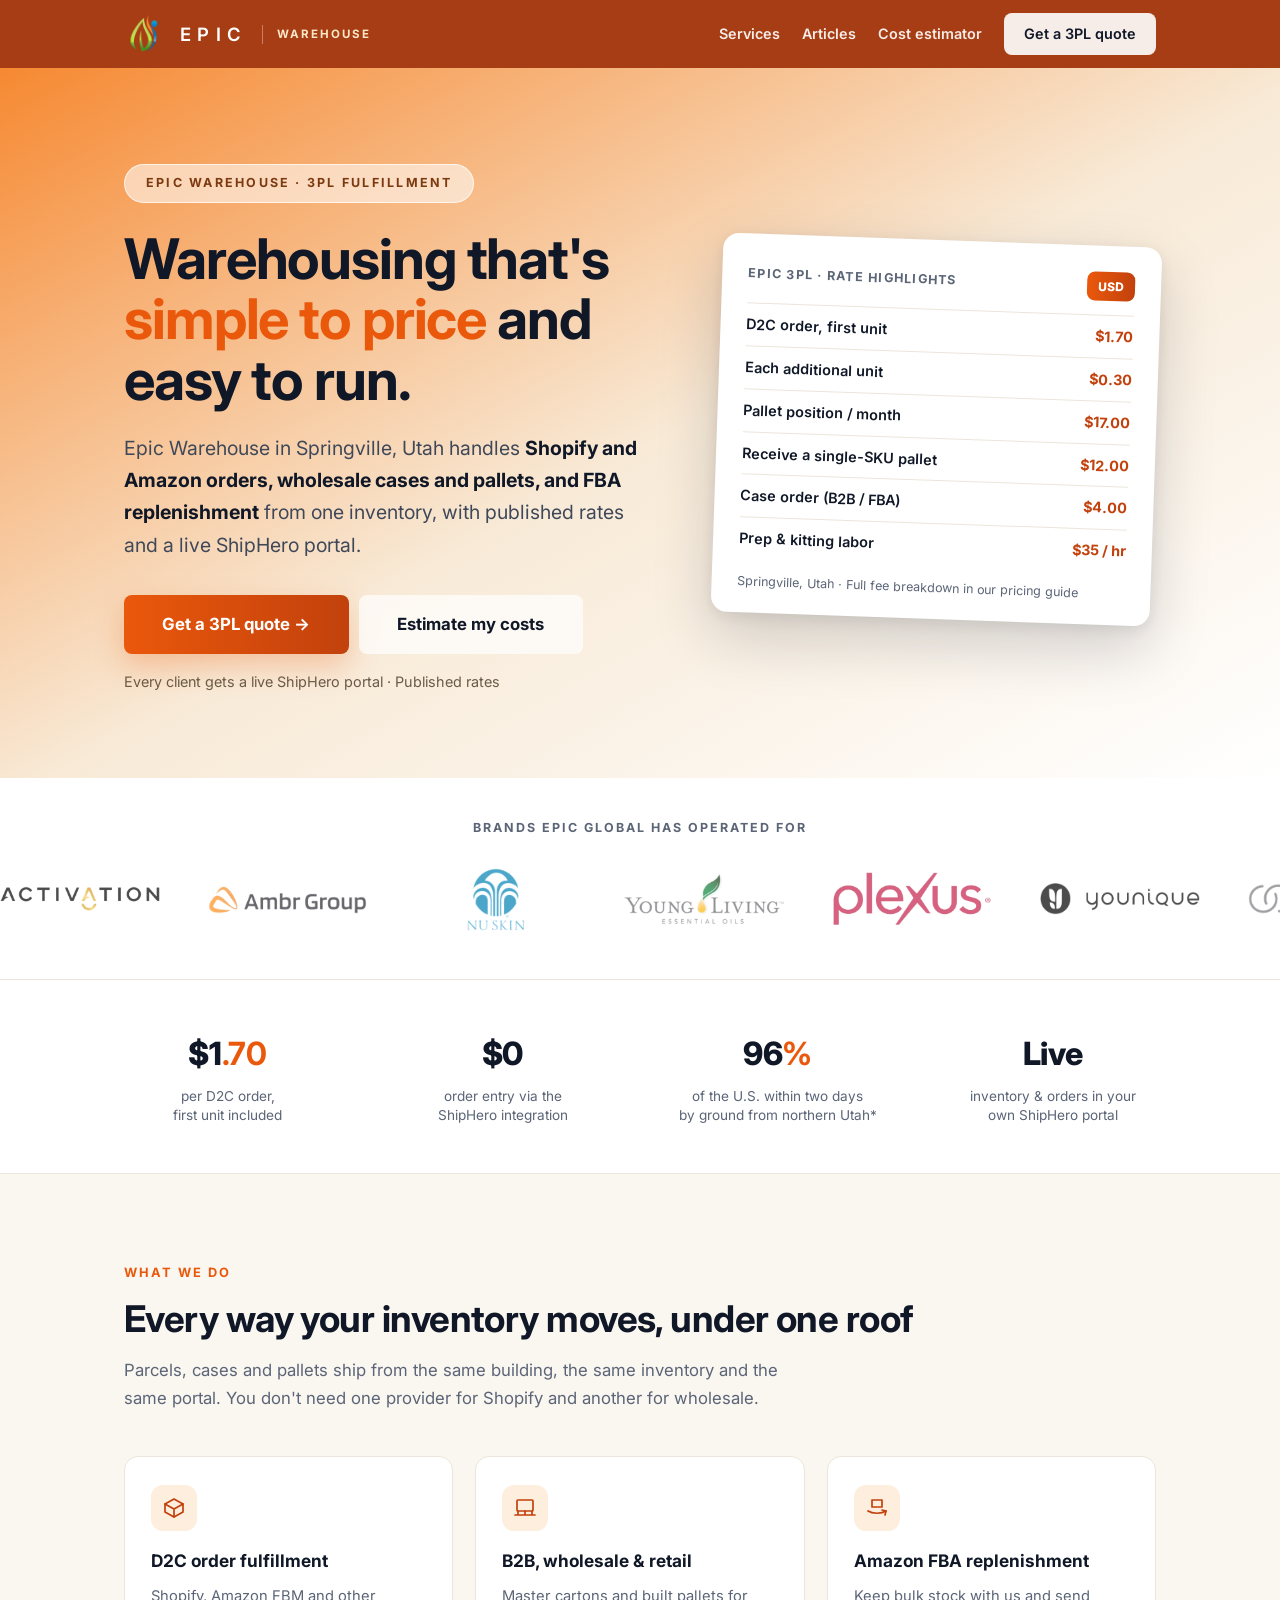
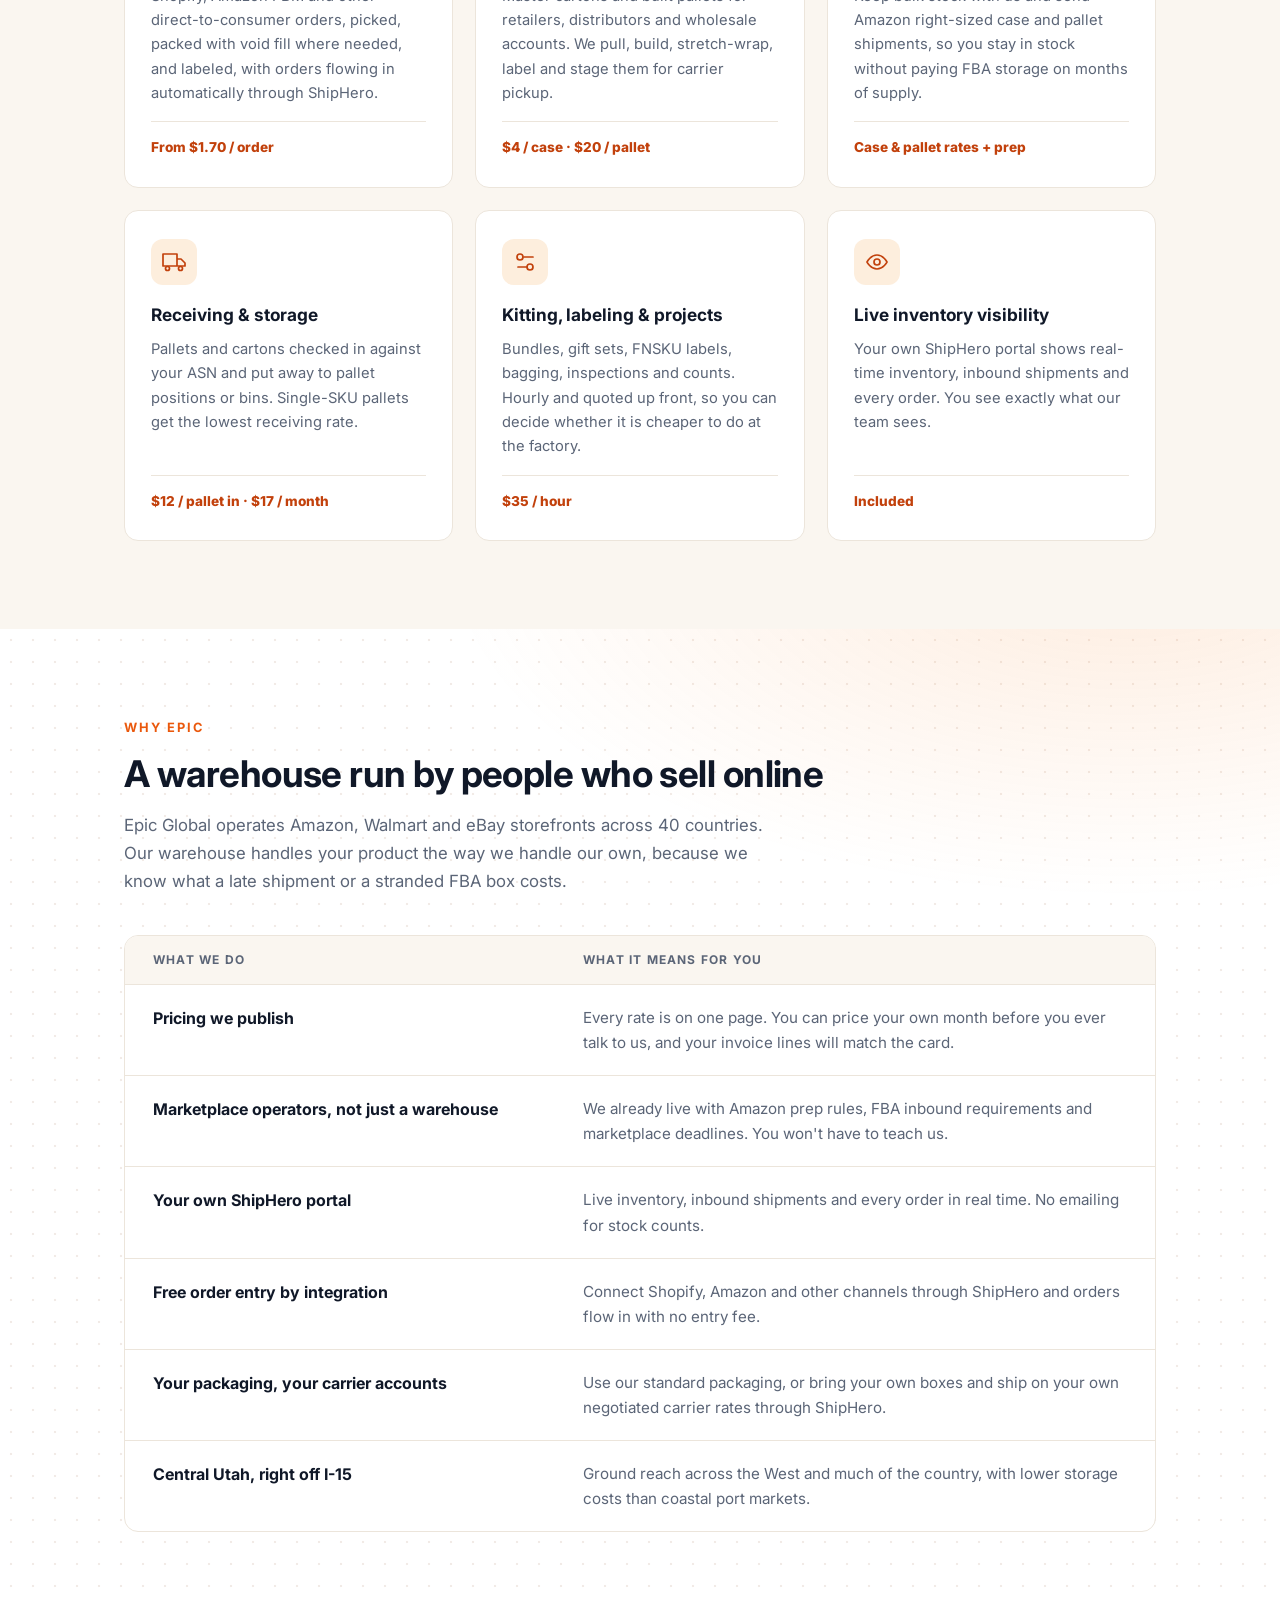
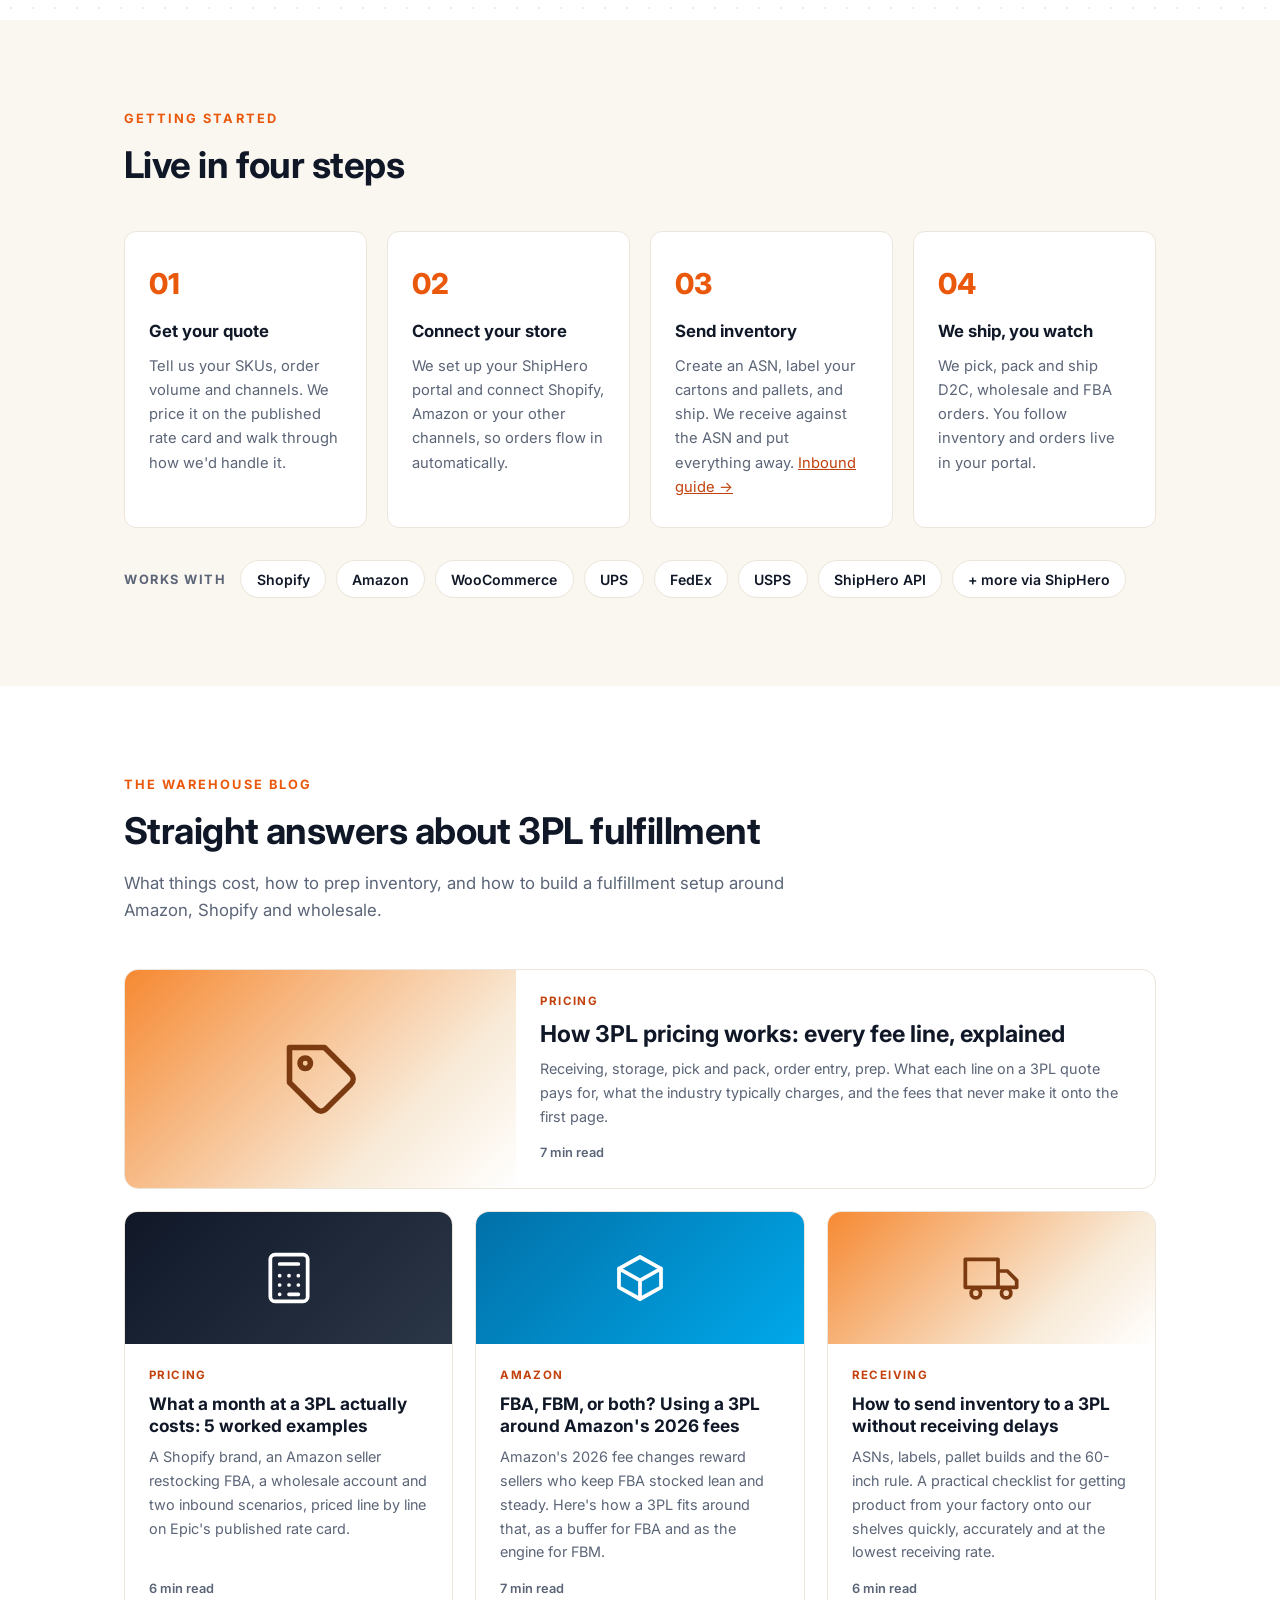
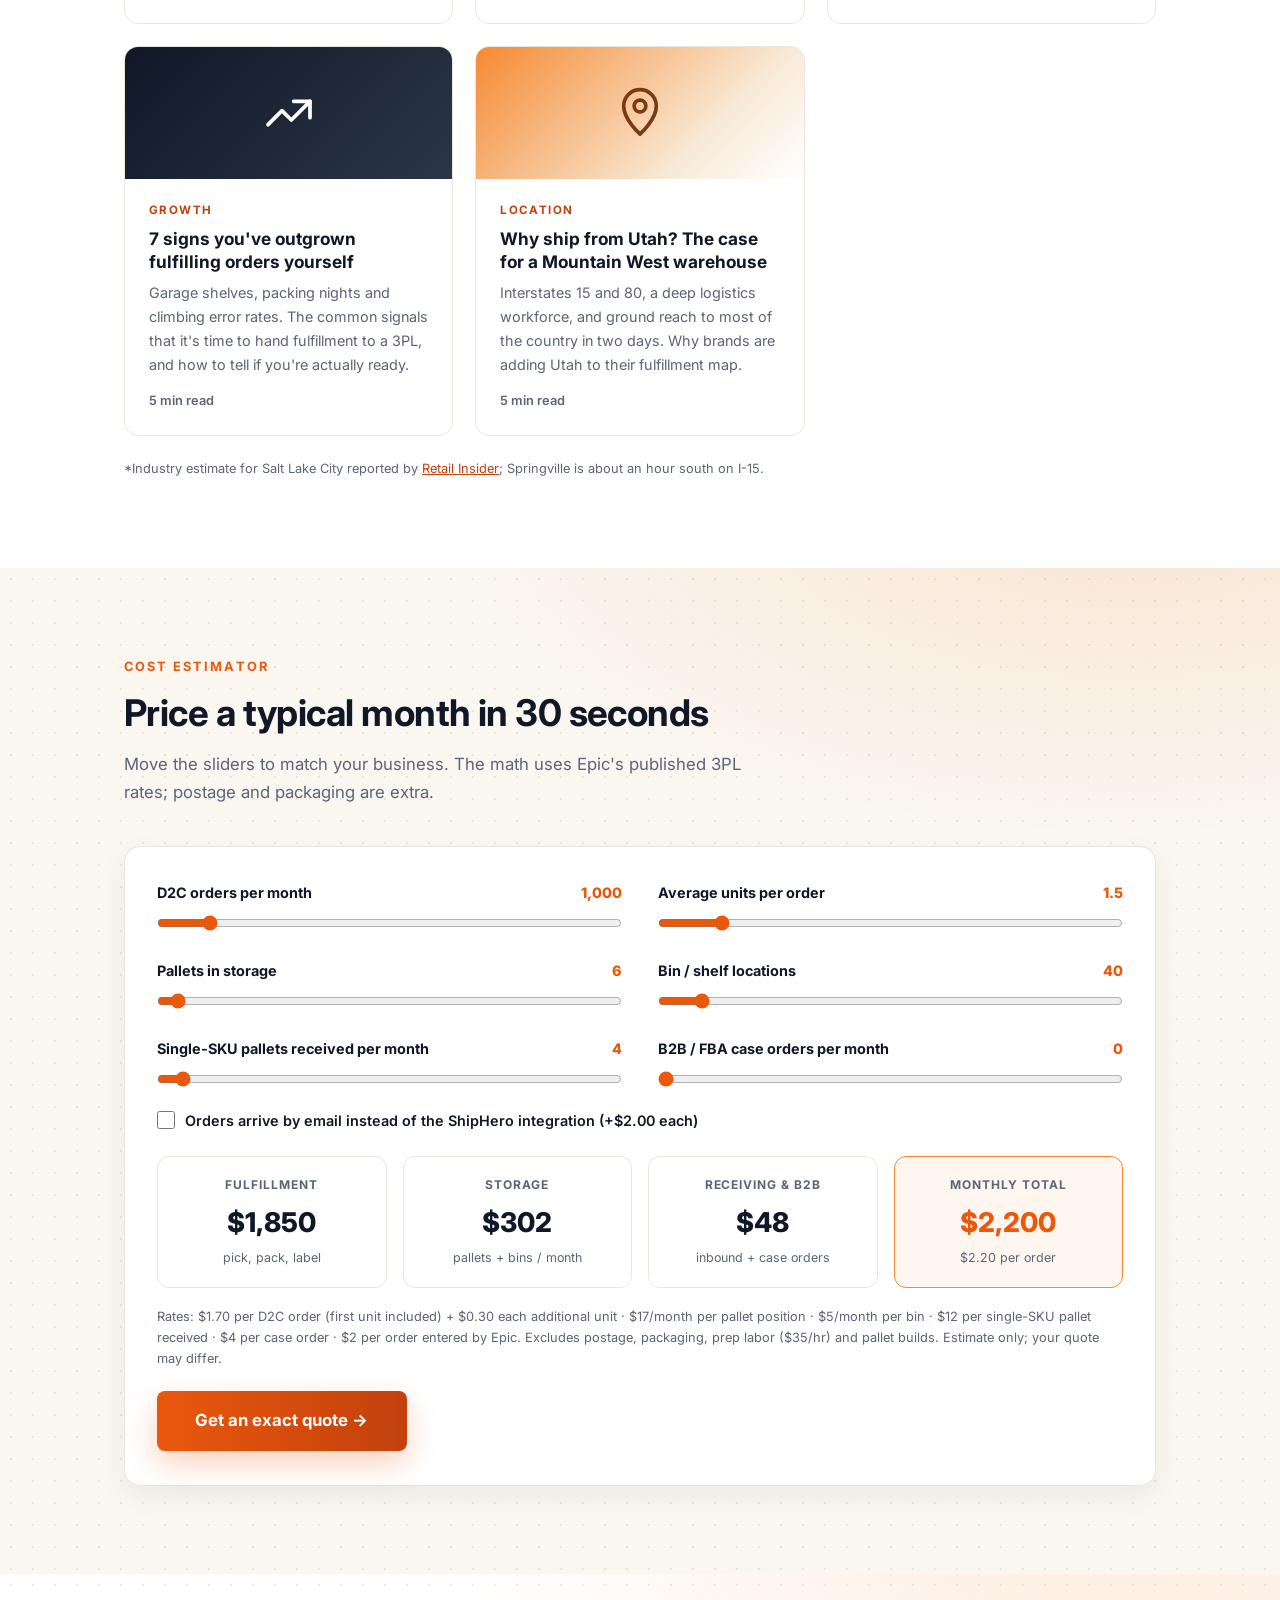
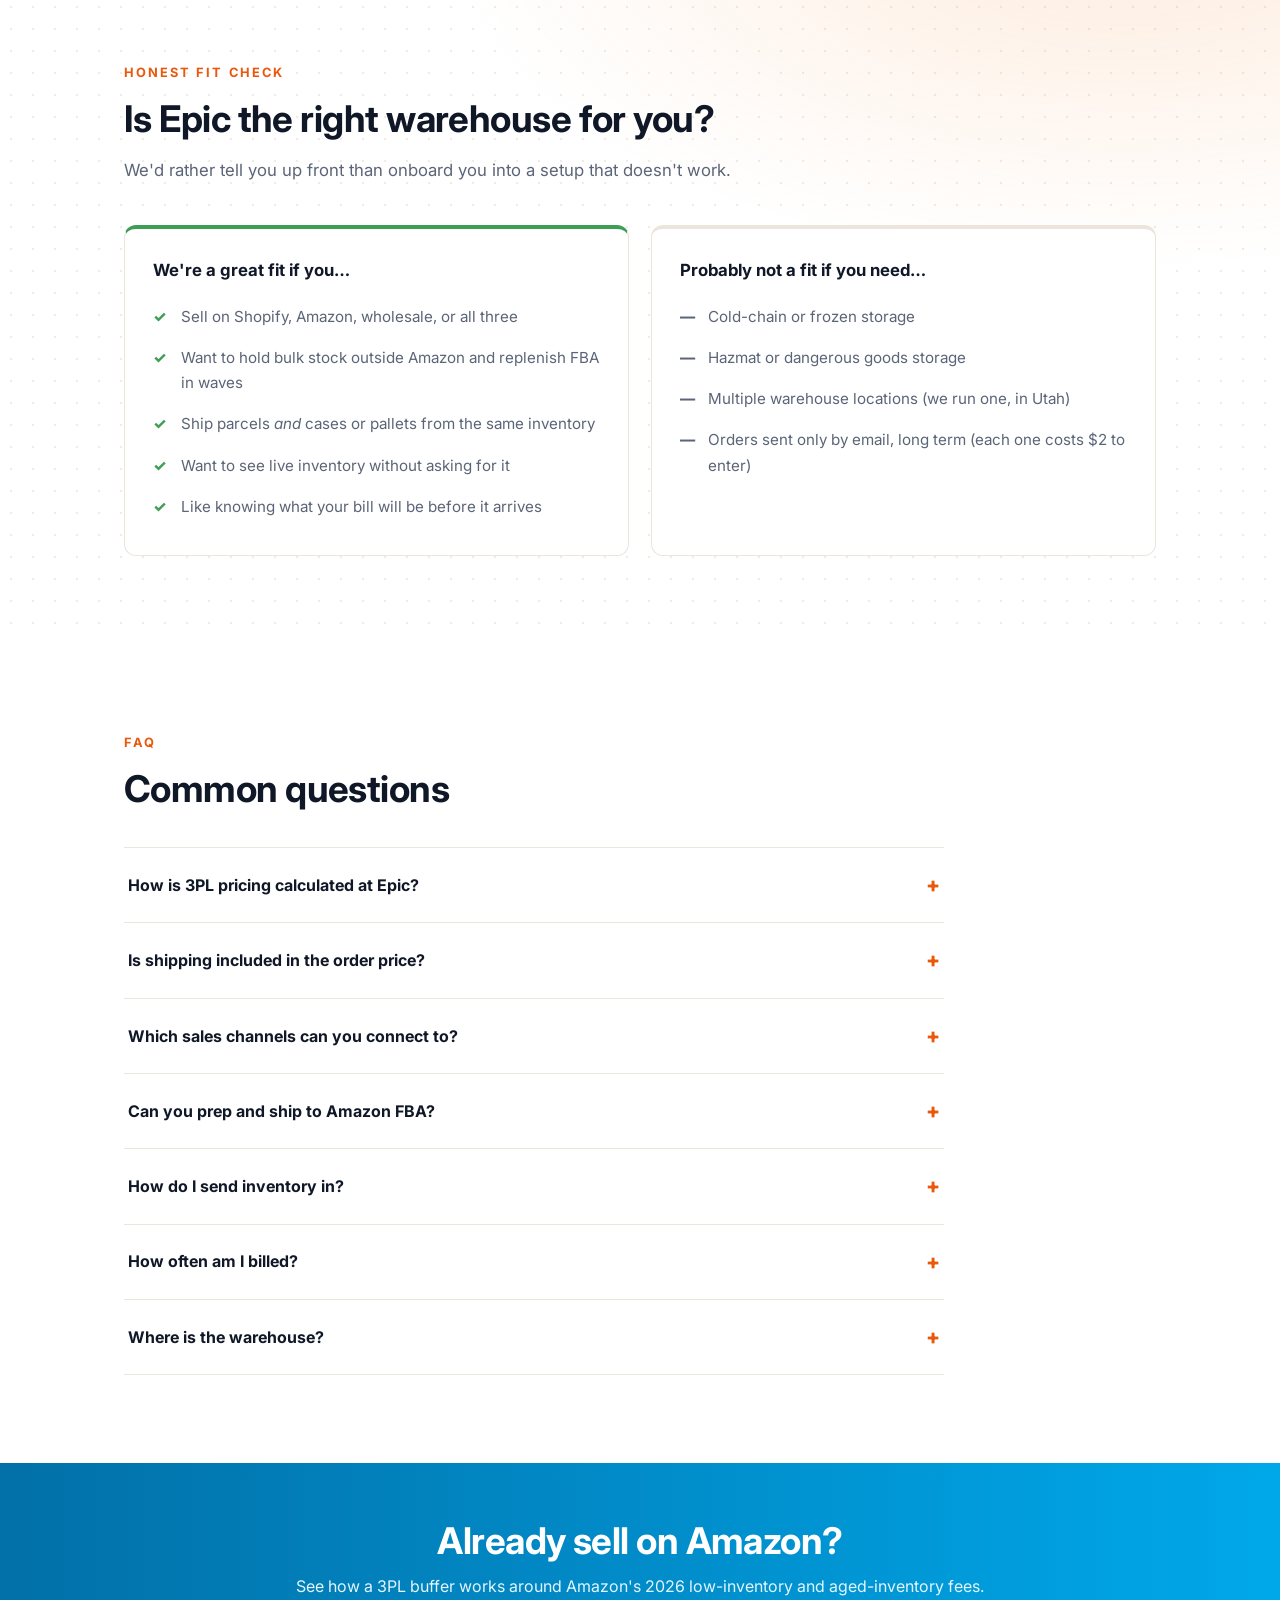
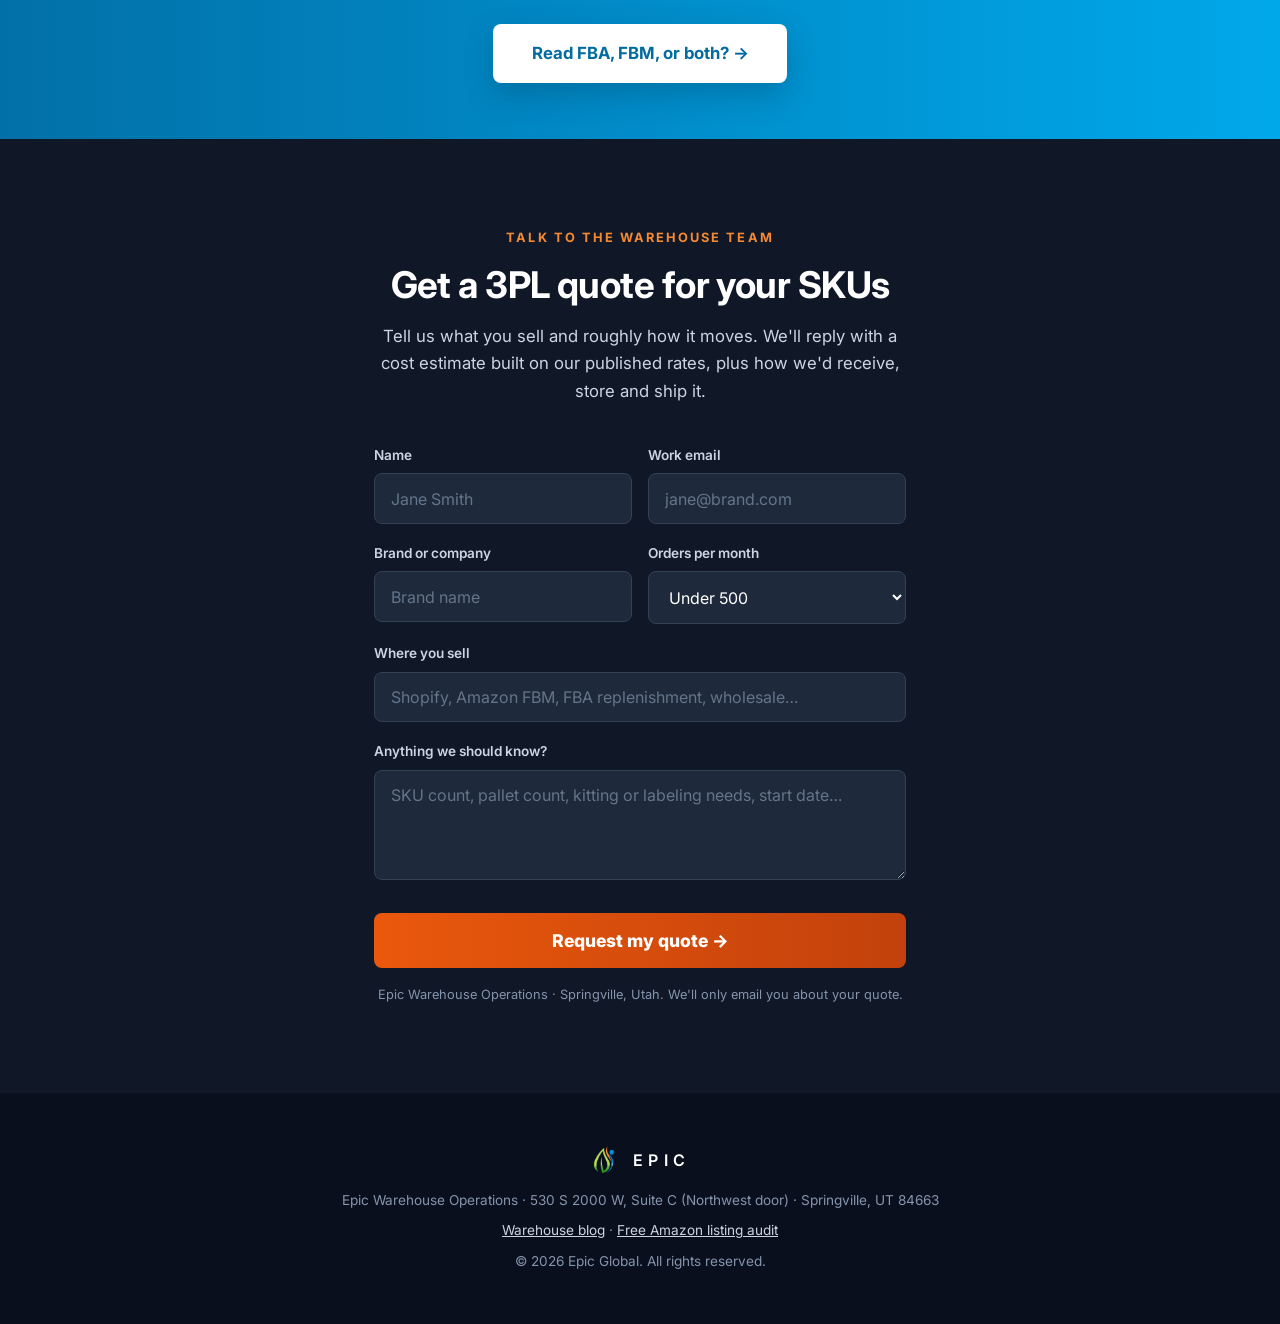
==== index.html @ 157920b2 "Move stats band below the logo marquee Co-Authored-By: Claude Opus 5.5 <noreply@anthropic.com> Claud" ====
<!DOCTYPE html>
<html lang="en"><head>
<meta charset="UTF-8">
<meta name="viewport" content="width=device-width, initial-scale=1.0">
<title>Warehouse &amp; 3PL Fulfillment Blog | Epic Warehouse, Springville, Utah</title>
<meta name="description" content="Practical guides to 3PL pricing, Amazon FBA and FBM, receiving and fulfillment from Epic&#x27;s warehouse team in Springville, Utah, with a free cost estimator.">
<link rel="canonical" href="https://goglobalwithepic.com/">
<meta property="og:type" content="website">
<meta property="og:url" content="https://goglobalwithepic.com/">
<meta property="og:title" content="Warehouse &amp; 3PL Fulfillment Blog | Epic Warehouse, Springville, Utah">
<meta property="og:description" content="Practical guides to 3PL pricing, Amazon FBA and FBM, receiving and fulfillment from Epic&#x27;s warehouse team in Springville, Utah, with a free cost estimator.">
<meta property="og:image" content="https://goglobalwithepic.com/og-image.png">
<meta name="twitter:card" content="summary_large_image">
<meta name="twitter:title" content="Warehouse &amp; 3PL Fulfillment Blog | Epic Warehouse, Springville, Utah">
<meta name="twitter:description" content="Practical guides to 3PL pricing, Amazon FBA and FBM, receiving and fulfillment from Epic&#x27;s warehouse team in Springville, Utah, with a free cost estimator.">
<link rel="icon" href="/warehouse/assets/epic-mark.png">
<link rel="preconnect" href="https://fonts.googleapis.com">
<link rel="preconnect" href="https://fonts.gstatic.com" crossorigin="">
<link href="https://fonts.googleapis.com/css2?family=Inter:wght@400;500;600;700;800&amp;display=swap" rel="stylesheet">
<link rel="stylesheet" href="/warehouse/assets/blog.css">

<script async src="https://www.googletagmanager.com/gtag/js?id=G-J8RV4ZMKKX"></script>
<script>
  window.dataLayer = window.dataLayer || [];
  function gtag(){dataLayer.push(arguments);}
  gtag('js', new Date());
  gtag('config', 'G-J8RV4ZMKKX');
</script>
<!-- Meta Pixel -->
<script>
  !function(f,b,e,v,n,t,s){if(f.fbq)return;n=f.fbq=function(){n.callMethod?
  n.callMethod.apply(n,arguments):n.queue.push(arguments)};if(!f._fbq)f._fbq=n;
  n.push=n;n.loaded=!0;n.version='2.0';n.queue=[];t=b.createElement(e);t.async=!0;
  t.src=v;s=b.getElementsByTagName(e)[0];s.parentNode.insertBefore(t,s)}(window,
  document,'script','https://connect.facebook.net/en_US/fbevents.js');
  fbq('init', '1447030554141877');
  fbq('track', 'PageView');
</script>
<noscript><img height="1" width="1" style="display:none"
  src="https://www.facebook.com/tr?id=1447030554141877&ev=PageView&noscript=1"></noscript>
</head>
<body>

<header>
  <div class="wrap nav">
    <a class="logo" href="/"><img src="/warehouse/assets/epic-mark.png" alt="Epic Global Inc."><span>EPIC</span><small>Warehouse</small></a>
    <nav class="navlinks">
      <a class="tx" href="/#services">Services</a>
      <a class="tx" href="/#articles">Articles</a>
      <a class="tx" href="/#estimate">Cost estimator</a>
      <a class="cta-sm" href="#quote">Get a 3PL quote</a>
    </nav>
  </div>
</header>

<section class="hero">
  <div class="wrap hero-grid">
    <div>
      <div class="pill">Epic Warehouse · 3PL Fulfillment</div>
      <h1>Warehousing that's <em>simple to price</em> and easy to run.</h1>
      <p class="sub">Epic Warehouse in Springville, Utah handles <b>Shopify and Amazon orders, wholesale cases and pallets, and FBA replenishment</b> from one inventory, with published rates and a live ShipHero portal.</p>
      <a class="cta" href="#quote">Get a 3PL quote →</a><a class="cta ghost" href="#estimate">Estimate my costs</a>
      <div class="quiet">Every client gets a live ShipHero portal · Published rates</div>
    </div>
    <div aria-hidden="true">
      <div class="ratecard">
        <div class="rc-head"><span class="rc-title">Epic 3PL · Rate highlights</span><span class="rc-tag">USD</span></div>
        <div class="rc-row"><span>D2C order, first unit</span><b>$1.70</b></div>
        <div class="rc-row"><span>Each additional unit</span><b>$0.30</b></div>
        <div class="rc-row"><span>Pallet position / month</span><b>$17.00</b></div>
        <div class="rc-row"><span>Receive a single-SKU pallet</span><b>$12.00</b></div>
        <div class="rc-row"><span>Case order (B2B / FBA)</span><b>$4.00</b></div>
        <div class="rc-row"><span>Prep &amp; kitting labor</span><b>$35 / hr</b></div>
        <div class="rc-foot">Springville, Utah · Full fee breakdown in our pricing guide</div>
      </div>
    </div>
  </div>
</section>


<div class="logohead">Brands Epic Global has operated for</div>
<div class="logostrip" aria-label="Brands Epic Global has operated for">
  <div class="marquee" id="logoMarquee">
    <div class="marquee__group">
      <div class="logo-cell"><img src="/logos/activation.png" alt="ACTIVATION" loading="lazy"></div>
      <div class="logo-cell"><img src="/logos/ambr-group.png" alt="Ambr Group" loading="lazy"></div>
      <div class="logo-cell"><img src="/logos/nu-skin.png" alt="NU SKIN" loading="lazy"></div>
      <div class="logo-cell"><img src="/logos/young-living.png" alt="Young Living" loading="lazy"></div>
      <div class="logo-cell"><img src="/logos/plexus.png" alt="plexus" loading="lazy"></div>
      <div class="logo-cell"><img src="/logos/younique.png" alt="Younique" loading="lazy"></div>
      <div class="logo-cell"><img src="/logos/ageloc.png" alt="ageLOC" loading="lazy"></div>
      <div class="logo-cell"><img src="/logos/bucked-up.png" alt="BUCKED UP" loading="lazy"></div>
      <div class="logo-cell"><img src="/logos/serovital.png" alt="SeroVital" loading="lazy"></div>
      <div class="logo-cell"><img src="/logos/pharmanex.png" alt="PHARMANEX" loading="lazy"></div>
      <div class="logo-cell"><img src="/logos/thrive.png" alt="thrive" loading="lazy"></div>
      <div class="logo-cell"><img src="/logos/truvy.png" alt="Truvy" loading="lazy"></div>
      <div class="logo-cell"><img src="/logos/tranont.png" alt="TRANONT" loading="lazy"></div>
      <div class="logo-cell"><img src="/logos/reuzel.png" alt="REUZEL" loading="lazy"></div>
      <div class="logo-cell"><img src="/logos/relacore.png" alt="RELACORE" loading="lazy"></div>
      <div class="logo-cell"><img src="/logos/r-f.png" alt="R+F" loading="lazy"></div>
      <div class="logo-cell"><img src="/logos/zantrex.png" alt="Zantrex" loading="lazy"></div>
      <div class="logo-cell"><img src="/logos/riman.png" alt="Riman" loading="lazy"></div>
      <div class="logo-cell"><img src="/logos/organo.png" alt="ORGANO" loading="lazy"></div>
      <div class="logo-cell"><img src="/logos/now.png" alt="now" loading="lazy"></div>
      <div class="logo-cell"><img src="/logos/novex-biotech.png" alt="Novex Biotech" loading="lazy"></div>
      <div class="logo-cell"><img src="/logos/neumi.png" alt="neumi" loading="lazy"></div>
      <div class="logo-cell"><img src="/logos/muscle-moose.png" alt="MUSCLE MOOSE" loading="lazy"></div>
      <div class="logo-cell"><img src="/logos/mixhers.png" alt="mixhers" loading="lazy"></div>
      <div class="logo-cell"><img src="/logos/midisem.png" alt="MIDISEM" loading="lazy"></div>
      <div class="logo-cell"><img src="/logos/made.png" alt="made" loading="lazy"></div>
      <div class="logo-cell"><img src="/logos/live-pure.png" alt="Live PURE" loading="lazy"></div>
      <div class="logo-cell"><img src="/logos/lionstrike.png" alt="lionstrike" loading="lazy"></div>
      <div class="logo-cell"><img src="/logos/lifening.png" alt="Lifening" loading="lazy"></div>
      <div class="logo-cell"><img src="/logos/life-cider.png" alt="life cider" loading="lazy"></div>
      <div class="logo-cell"><img src="/logos/kings.png" alt="KINGS" loading="lazy"></div>
      <div class="logo-cell"><img src="/logos/incellderm.png" alt="INCELLDERM" loading="lazy"></div>
      <div class="logo-cell"><img src="/logos/ice-elements.png" alt="ICE ELEMENTS" loading="lazy"></div>
      <div class="logo-cell"><img src="/logos/healthy-home.png" alt="HEALTHY home" loading="lazy"></div>
      <div class="logo-cell"><img src="/logos/h2o-cardio.png" alt="H2O CARDIO" loading="lazy"></div>
      <div class="logo-cell"><img src="/logos/gentlemen-republic.png" alt="Gentlemen Republic" loading="lazy"></div>
      <div class="logo-cell"><img src="/logos/epoch.png" alt="epoch" loading="lazy"></div>
      <div class="logo-cell"><img src="/logos/doctors-best.png" alt="Doctor's BEST" loading="lazy"></div>
      <div class="logo-cell"><img src="/logos/botalab.png" alt="botalab" loading="lazy"></div>
      <div class="logo-cell"><img src="/logos/bona-botanica.png" alt="BONA BOTANICA" loading="lazy"></div>
      <div class="logo-cell"><img src="/logos/bode-pro.png" alt="bode PRO" loading="lazy"></div>
      <div class="logo-cell"><img src="/logos/beauty-focus.png" alt="BEAUTY FOCUS" loading="lazy"></div>
      <div class="logo-cell"><img src="/logos/ap-24.png" alt="AP 24" loading="lazy"></div>
      <div class="logo-cell"><img src="/logos/perfect-press.png" alt="PERFECT PRESS" loading="lazy"></div>
      <div class="logo-cell"><img src="/logos/phonesoap.png" alt="PHONESOAP" loading="lazy"></div>
      <div class="logo-cell"><img src="/logos/pure-fuel.png" alt="PURE FUEL" loading="lazy"></div>
      <div class="logo-cell"><img src="/logos/radiansome.png" alt="RADIANSOME" loading="lazy"></div>
      <div class="logo-cell"><img src="/logos/simmtronics.png" alt="Simmtronics" loading="lazy"></div>
      <div class="logo-cell"><img src="/logos/sutera.png" alt="sutera" loading="lazy"></div>
      <div class="logo-cell"><img src="/logos/think-smarter-products.png" alt="Think Smarter Products" loading="lazy"></div>
      <div class="logo-cell"><img src="/logos/zive.png" alt="Zive" loading="lazy"></div>
    </div>
  </div>
</div>
<script>(function(){var m=document.getElementById('logoMarquee');if(!m)return;var c=m.querySelector('.marquee__group').cloneNode(true);c.setAttribute('data-clone','1');m.appendChild(c);})();</script>

<div class="stats"><div class="wrap row">
  <div class="stat"><div class="n">$1<b>.70</b></div><div class="l">per D2C order,<br>first unit included</div></div>
  <div class="stat"><div class="n">$0</div><div class="l">order entry via the<br>ShipHero integration</div></div>
  <div class="stat"><div class="n">96<b>%</b></div><div class="l">of the U.S. within two days<br>by ground from northern Utah*</div></div>
  <div class="stat"><div class="n">Live</div><div class="l">inventory &amp; orders in your<br>own ShipHero portal</div></div>
</div></div>

<section class="soft" id="services">
  <div class="wrap">
    <div class="kicker">What we do</div>
    <h2>Every way your inventory moves, under one roof</h2>
    <p class="lead">Parcels, cases and pallets ship from the same building, the same inventory and the same portal. You don't need one provider for Shopify and another for wholesale.</p>
    <div class="svcs">
      <div class="svc"><div class="svc-i"><svg viewBox="0 0 24 24" fill="none" stroke="currentColor" stroke-width="1.7" stroke-linecap="round" stroke-linejoin="round" aria-hidden="true"><path d="M21 8 12 3 3 8v8l9 5 9-5V8Z"/><path d="m3 8 9 5 9-5M12 13v8"/></svg></div><h3>D2C order fulfillment</h3><p>Shopify, Amazon FBM and other direct-to-consumer orders, picked, packed with void fill where needed, and labeled, with orders flowing in automatically through ShipHero.</p><div class="svc-p">From $1.70 / order</div></div>
      <div class="svc"><div class="svc-i"><svg viewBox="0 0 24 24" fill="none" stroke="currentColor" stroke-width="1.7" stroke-linecap="round" stroke-linejoin="round" aria-hidden="true"><rect x="4" y="4" width="16" height="11" rx="1"/><path d="M2 19h20M5 15v4M12 15v4M19 15v4"/></svg></div><h3>B2B, wholesale &amp; retail</h3><p>Master cartons and built pallets for retailers, distributors and wholesale accounts. We pull, build, stretch-wrap, label and stage them for carrier pickup.</p><div class="svc-p">$4 / case · $20 / pallet</div></div>
      <div class="svc"><div class="svc-i"><svg viewBox="0 0 24 24" fill="none" stroke="currentColor" stroke-width="1.7" stroke-linecap="round" stroke-linejoin="round" aria-hidden="true"><path d="M3 15c4.5 3 13.5 3 18 0"/><path d="m17 14 4 1-1 4"/><path d="M7 4h10v7H7z"/></svg></div><h3>Amazon FBA replenishment</h3><p>Keep bulk stock with us and send Amazon right-sized case and pallet shipments, so you stay in stock without paying FBA storage on months of supply.</p><div class="svc-p">Case &amp; pallet rates + prep</div></div>
      <div class="svc"><div class="svc-i"><svg viewBox="0 0 24 24" fill="none" stroke="currentColor" stroke-width="1.7" stroke-linecap="round" stroke-linejoin="round" aria-hidden="true"><path d="M1 4h14v12H1zM15 9h4l4 4v3h-8"/><circle cx="5.5" cy="18.5" r="2"/><circle cx="18.5" cy="18.5" r="2"/></svg></div><h3>Receiving &amp; storage</h3><p>Pallets and cartons checked in against your ASN and put away to pallet positions or bins. Single-SKU pallets get the lowest receiving rate.</p><div class="svc-p">$12 / pallet in · $17 / month</div></div>
      <div class="svc"><div class="svc-i"><svg viewBox="0 0 24 24" fill="none" stroke="currentColor" stroke-width="1.7" stroke-linecap="round" stroke-linejoin="round" aria-hidden="true"><path d="M20 7h-9M14 17H5"/><circle cx="17" cy="17" r="3"/><circle cx="7" cy="7" r="3"/></svg></div><h3>Kitting, labeling &amp; projects</h3><p>Bundles, gift sets, FNSKU labels, bagging, inspections and counts. Hourly and quoted up front, so you can decide whether it is cheaper to do at the factory.</p><div class="svc-p">$35 / hour</div></div>
      <div class="svc"><div class="svc-i"><svg viewBox="0 0 24 24" fill="none" stroke="currentColor" stroke-width="1.7" stroke-linecap="round" stroke-linejoin="round" aria-hidden="true"><path d="M2 12s3.6-7 10-7 10 7 10 7-3.6 7-10 7S2 12 2 12Z"/><circle cx="12" cy="12" r="3"/></svg></div><h3>Live inventory visibility</h3><p>Your own ShipHero portal shows real-time inventory, inbound shipments and every order. You see exactly what our team sees.</p><div class="svc-p">Included</div></div>

    </div>
  </div>
</section>

<section class="tex" id="why">
  <div class="wrap">
    <div class="kicker">Why Epic</div>
    <h2>A warehouse run by people who sell online</h2>
    <p class="lead">Epic Global operates Amazon, Walmart and eBay storefronts across 40 countries. Our warehouse handles your product the way we handle our own, because we know what a late shipment or a stranded FBA box costs.</p>
    <div class="why">
      <div class="why-row why-head"><span>What we do</span><span>What it means for you</span></div>
      <div class="why-row"><h3>Pricing we publish</h3><p>Every rate is on one page. You can price your own month before you ever talk to us, and your invoice lines will match the card.</p></div>
      <div class="why-row"><h3>Marketplace operators, not just a warehouse</h3><p>We already live with Amazon prep rules, FBA inbound requirements and marketplace deadlines. You won't have to teach us.</p></div>
      <div class="why-row"><h3>Your own ShipHero portal</h3><p>Live inventory, inbound shipments and every order in real time. No emailing for stock counts.</p></div>
      <div class="why-row"><h3>Free order entry by integration</h3><p>Connect Shopify, Amazon and other channels through ShipHero and orders flow in with no entry fee.</p></div>
      <div class="why-row"><h3>Your packaging, your carrier accounts</h3><p>Use our standard packaging, or bring your own boxes and ship on your own negotiated carrier rates through ShipHero.</p></div>
      <div class="why-row"><h3>Central Utah, right off I-15</h3><p>Ground reach across the West and much of the country, with lower storage costs than coastal port markets.</p></div>

    </div>
  </div>
</section>

<section class="soft" id="how">
  <div class="wrap">
    <div class="kicker">Getting started</div>
    <h2>Live in four steps</h2>
    <div class="steps4">
      <div class="step"><div class="k">01</div><h3>Get your quote</h3><p>Tell us your SKUs, order volume and channels. We price it on the published rate card and walk through how we'd handle it.</p></div>
      <div class="step"><div class="k">02</div><h3>Connect your store</h3><p>We set up your ShipHero portal and connect Shopify, Amazon or your other channels, so orders flow in automatically.</p></div>
      <div class="step"><div class="k">03</div><h3>Send inventory</h3><p>Create an ASN, label your cartons and pallets, and ship. We receive against the ASN and put everything away. <a href="/warehouse/sending-inventory-to-a-3pl.html">Inbound guide →</a></p></div>
      <div class="step"><div class="k">04</div><h3>We ship, you watch</h3><p>We pick, pack and ship D2C, wholesale and FBA orders. You follow inventory and orders live in your portal.</p></div>
    </div>
    <div class="chips"><span>Works with</span><b>Shopify</b><b>Amazon</b><b>WooCommerce</b><b>UPS</b><b>FedEx</b><b>USPS</b><b>ShipHero API</b><b>+ more via ShipHero</b></div>
  </div>
</section>

<section id="articles">
  <div class="wrap">
    <div class="kicker">The warehouse blog</div>
    <h2>Straight answers about 3PL fulfillment</h2>
    <p class="lead">What things cost, how to prep inventory, and how to build a fulfillment setup around Amazon, Shopify and wholesale.</p>
    <div class="posts">
      <a class="pcard feature" href="/warehouse/how-3pl-pricing-works.html">
  <div class="cover "><svg viewBox="0 0 24 24" fill="none" stroke="#7c3a10" stroke-width="1.6" stroke-linecap="round" stroke-linejoin="round"><path d="M20.6 13.4 13.4 20.6a2 2 0 0 1-2.8 0L3 13V3h10l7.6 7.6a2 2 0 0 1 0 2.8Z"/><circle cx="7.5" cy="7.5" r="1.5"/></svg></div>
  <div class="body"><div class="tag">Pricing</div><h3>How 3PL pricing works: every fee line, explained</h3><p>Receiving, storage, pick and pack, order entry, prep. What each line on a 3PL quote pays for, what the industry typically charges, and the fees that never make it onto the first page.</p><div class="meta">7 min read</div></div>
</a>
      <a class="pcard" href="/warehouse/3pl-cost-examples.html">
  <div class="cover dark"><svg viewBox="0 0 24 24" fill="none" stroke="#fff" stroke-width="1.6" stroke-linecap="round" stroke-linejoin="round"><rect x="4" y="2" width="16" height="20" rx="2"/><path d="M8 6h8M8 11h.01M12 11h.01M16 11h.01M8 15h.01M12 15h.01M16 15h.01M8 19h.01M12 19h4"/></svg></div>
  <div class="body"><div class="tag">Pricing</div><h3>What a month at a 3PL actually costs: 5 worked examples</h3><p>A Shopify brand, an Amazon seller restocking FBA, a wholesale account and two inbound scenarios, priced line by line on Epic's published rate card.</p><div class="meta">6 min read</div></div>
</a><a class="pcard" href="/warehouse/amazon-fba-fbm-3pl-2026.html">
  <div class="cover blue"><svg viewBox="0 0 24 24" fill="none" stroke="#fff" stroke-width="1.6" stroke-linecap="round" stroke-linejoin="round"><path d="M21 8 12 3 3 8v8l9 5 9-5V8Z"/><path d="m3 8 9 5 9-5M12 13v8"/></svg></div>
  <div class="body"><div class="tag">Amazon</div><h3>FBA, FBM, or both? Using a 3PL around Amazon's 2026 fees</h3><p>Amazon's 2026 fee changes reward sellers who keep FBA stocked lean and steady. Here's how a 3PL fits around that, as a buffer for FBA and as the engine for FBM.</p><div class="meta">7 min read</div></div>
</a><a class="pcard" href="/warehouse/sending-inventory-to-a-3pl.html">
  <div class="cover "><svg viewBox="0 0 24 24" fill="none" stroke="#7c3a10" stroke-width="1.6" stroke-linecap="round" stroke-linejoin="round"><path d="M1 4h14v12H1zM15 9h4l4 4v3h-8"/><circle cx="5.5" cy="18.5" r="2"/><circle cx="18.5" cy="18.5" r="2"/></svg></div>
  <div class="body"><div class="tag">Receiving</div><h3>How to send inventory to a 3PL without receiving delays</h3><p>ASNs, labels, pallet builds and the 60-inch rule. A practical checklist for getting product from your factory onto our shelves quickly, accurately and at the lowest receiving rate.</p><div class="meta">6 min read</div></div>
</a><a class="pcard" href="/warehouse/outgrown-in-house-fulfillment.html">
  <div class="cover dark"><svg viewBox="0 0 24 24" fill="none" stroke="#fff" stroke-width="1.6" stroke-linecap="round" stroke-linejoin="round"><path d="M3 17l6-6 4 4 8-8"/><path d="M14 7h7v7"/></svg></div>
  <div class="body"><div class="tag">Growth</div><h3>7 signs you've outgrown fulfilling orders yourself</h3><p>Garage shelves, packing nights and climbing error rates. The common signals that it's time to hand fulfillment to a 3PL, and how to tell if you're actually ready.</p><div class="meta">5 min read</div></div>
</a><a class="pcard" href="/warehouse/why-utah-fulfillment.html">
  <div class="cover "><svg viewBox="0 0 24 24" fill="none" stroke="#7c3a10" stroke-width="1.6" stroke-linecap="round" stroke-linejoin="round"><path d="M12 21s-7-6.2-7-12a7 7 0 0 1 14 0c0 5.8-7 12-7 12Z"/><circle cx="12" cy="9" r="2.5"/></svg></div>
  <div class="body"><div class="tag">Location</div><h3>Why ship from Utah? The case for a Mountain West warehouse</h3><p>Interstates 15 and 80, a deep logistics workforce, and ground reach to most of the country in two days. Why brands are adding Utah to their fulfillment map.</p><div class="meta">5 min read</div></div>
</a>
    </div>
    <p style="margin-top:22px;font-size:.8rem;color:var(--muted)">*Industry estimate for Salt Lake City reported by <a href="/warehouse/why-utah-fulfillment.html">Retail Insider</a>; Springville is about an hour south on I-15.</p>
  </div>
</section>

<section class="soft tex" id="estimate">
  <div class="wrap">
    <div class="kicker">Cost estimator</div>
    <h2>Price a typical month in 30 seconds</h2>
    <p class="lead">Move the sliders to match your business. The math uses Epic's published 3PL rates; postage and packaging are extra.</p>
    <div class="calc">
      <div class="inputs">
        <div><label for="e-orders">D2C orders per month <output id="o-orders"></output></label><input type="range" id="e-orders" min="0" max="10000" step="50" value="1000"></div>
        <div><label for="e-units">Average units per order <output id="o-units"></output></label><input type="range" id="e-units" min="1" max="5" step="0.1" value="1.5"></div>
        <div><label for="e-pallets">Pallets in storage <output id="o-pallets"></output></label><input type="range" id="e-pallets" min="0" max="200" step="1" value="6"></div>
        <div><label for="e-bins">Bin / shelf locations <output id="o-bins"></output></label><input type="range" id="e-bins" min="0" max="500" step="5" value="40"></div>
        <div><label for="e-inbound">Single-SKU pallets received per month <output id="o-inbound"></output></label><input type="range" id="e-inbound" min="0" max="100" step="1" value="4"></div>
        <div><label for="e-cases">B2B / FBA case orders per month <output id="o-cases"></output></label><input type="range" id="e-cases" min="0" max="500" step="5" value="0"></div>
      </div>
      <label class="chk" for="e-email"><input type="checkbox" id="e-email"> Orders arrive by email instead of the ShipHero integration (+$2.00 each)</label>
      <div class="tiles">
        <div class="tile"><div class="t-l">Fulfillment</div><div class="t-v" id="t-ful">$0</div><div class="t-s">pick, pack, label</div></div>
        <div class="tile"><div class="t-l">Storage</div><div class="t-v" id="t-sto">$0</div><div class="t-s">pallets + bins / month</div></div>
        <div class="tile"><div class="t-l">Receiving &amp; B2B</div><div class="t-v" id="t-rec">$0</div><div class="t-s">inbound + case orders</div></div>
        <div class="tile hot"><div class="t-l">Monthly total</div><div class="t-v" id="t-tot">$0</div><div class="t-s" id="t-per">per order</div></div>
      </div>
      <p class="fine-math">Rates: $1.70 per D2C order (first unit included) + $0.30 each additional unit · $17/month per pallet position · $5/month per bin · $12 per single-SKU pallet received · $4 per case order · $2 per order entered by Epic. Excludes postage, packaging, prep labor ($35/hr) and pallet builds. Estimate only; your quote may differ.</p>
      <a class="cta" href="#quote" style="margin-top:22px">Get an exact quote →</a>
    </div>
  </div>
</section>
<script>
(function(){
  var $=function(id){return document.getElementById(id)};
  var fmt=function(n){return '$'+n.toLocaleString('en-US',{minimumFractionDigits:0,maximumFractionDigits:0})};
  function calc(){
    var o=+$('e-orders').value,u=+$('e-units').value,p=+$('e-pallets').value,b=+$('e-bins').value,
        r=+$('e-inbound').value,c=+$('e-cases').value,em=$('e-email').checked;
    $('o-orders').textContent=o.toLocaleString(); $('o-units').textContent=u.toFixed(1);
    $('o-pallets').textContent=p; $('o-bins').textContent=b; $('o-inbound').textContent=r; $('o-cases').textContent=c;
    var ful=o*1.70+o*(u-1)*0.30+(em?(o+c)*2:0), sto=p*17+b*5, rec=r*12+c*4, tot=ful+sto+rec;
    $('t-ful').textContent=fmt(ful); $('t-sto').textContent=fmt(sto); $('t-rec').textContent=fmt(rec); $('t-tot').textContent=fmt(tot);
    var n=o+c; $('t-per').textContent=n? '$'+(tot/n).toFixed(2)+' per order':'per order';
  }
  ['e-orders','e-units','e-pallets','e-bins','e-inbound','e-cases','e-email'].forEach(function(id){$(id).addEventListener('input',calc)});
  calc();
})();
</script>


<section class="tex" id="fit">
  <div class="wrap">
    <div class="kicker">Honest fit check</div>
    <h2>Is Epic the right warehouse for you?</h2>
    <p class="lead">We'd rather tell you up front than onboard you into a setup that doesn't work.</p>
    <div class="cols2">
      <div class="qual yes"><h3>We're a great fit if you…</h3><ul>
        <li>Sell on Shopify, Amazon, wholesale, or all three</li>
        <li>Want to hold bulk stock outside Amazon and replenish FBA in waves</li>
        <li>Ship parcels <em>and</em> cases or pallets from the same inventory</li>
        <li>Want to see live inventory without asking for it</li>
        <li>Like knowing what your bill will be before it arrives</li>
      </ul></div>
      <div class="qual no"><h3>Probably not a fit if you need…</h3><ul>
        <li>Cold-chain or frozen storage</li>
        <li>Hazmat or dangerous goods storage</li>
        <li>Multiple warehouse locations (we run one, in Utah)</li>
        <li>Orders sent only by email, long term (each one costs $2 to enter)</li>
      </ul></div>
    </div>
  </div>
</section>

<section class="faq" id="faq">
  <div class="wrap">
    <div class="kicker">FAQ</div>
    <h2>Common questions</h2>
    <details><summary>How is 3PL pricing calculated at Epic?</summary><div class="a">From five parts: receiving (per pallet or box), storage (per pallet position or bin, monthly), fulfillment (per order plus per extra unit, or per case or pallet), order entry ($0 by integration, $2 if we enter it), and labor for special projects ($35/hour). Our <a href="/warehouse/how-3pl-pricing-works.html">pricing guide</a> walks through each one.</div></details>
    <details><summary>Is shipping included in the order price?</summary><div class="a">No. Postage and packaging are billed on top of the pick and pack rate, unless you provide your own packaging or ship on your own carrier accounts through ShipHero.</div></details>
    <details><summary>Which sales channels can you connect to?</summary><div class="a">Anything ShipHero integrates with, including Shopify and Amazon. You can also enter orders yourself in your portal or send them through the ShipHero API at no extra charge.</div></details>
    <details><summary>Can you prep and ship to Amazon FBA?</summary><div class="a">Yes. We ship case and pallet orders to Amazon and can apply FNSKU labels, bundle or bag units as labor. Pre-labeled units from your factory skip that cost. See <a href="/warehouse/amazon-fba-fbm-3pl-2026.html">FBA, FBM, or both?</a></div></details>
    <details><summary>How do I send inventory in?</summary><div class="a">Create an ASN in ShipHero listing the SKUs and quantities, label every carton and pallet, and keep pallets at or under 60 inches tall. Taller pallets are rebuilt as two and stored as two. Full checklist in our <a href="/warehouse/sending-inventory-to-a-3pl.html">inbound guide</a>.</div></details>
    <details><summary>How often am I billed?</summary><div class="a">Storage is calculated monthly and billed every two weeks, along with receiving, fulfillment and any project work from that period.</div></details>
    <details><summary>Where is the warehouse?</summary><div class="a">530 S 2000 W, Suite C (Northwest door), Springville, Utah 84663. That's right off I-15, about an hour south of Salt Lake City.</div></details>
  </div>
</section>

<div class="ctaband"><div class="wrap">
  <h2>Already sell on Amazon?</h2>
  <p>See how a 3PL buffer works around Amazon's 2026 low-inventory and aged-inventory fees.</p>
  <a class="cta" href="/warehouse/amazon-fba-fbm-3pl-2026.html">Read FBA, FBM, or both? →</a>
</div></div>

<section class="optin" id="quote">
  <div class="wrap inner">
    <div class="kicker">Talk to the warehouse team</div>
    <h2>Get a 3PL quote for your SKUs</h2>
    <p class="lead">Tell us what you sell and roughly how it moves. We'll reply with a cost estimate built on our published rates, plus how we'd receive, store and ship it.</p>
    <form id="quoteForm" action="https://formspree.io/f/moearngb" method="POST">
      <input type="hidden" name="_subject" value="3PL quote request (Epic Warehouse blog)">
      <input type="hidden" name="source" id="q-source" value="">
      <div class="fields2">
        <div class="field"><label for="q-name">Name</label><input id="q-name" name="name" required placeholder="Jane Smith"></div>
        <div class="field"><label for="q-email">Work email</label><input id="q-email" name="email" type="email" required placeholder="jane@brand.com"></div>
        <div class="field"><label for="q-brand">Brand or company</label><input id="q-brand" name="brand" required placeholder="Brand name"></div>
        <div class="field"><label for="q-orders">Orders per month</label>
          <select id="q-orders" name="orders_per_month">
            <option>Under 500</option><option>500 – 2,000</option><option>2,000 – 10,000</option><option>10,000+</option><option>Mostly case &amp; pallet (B2B / FBA)</option>
          </select></div>
      </div>
      <div class="field"><label for="q-channels">Where you sell</label><input id="q-channels" name="channels" placeholder="Shopify, Amazon FBM, FBA replenishment, wholesale…"></div>
      <div class="field"><label for="q-msg">Anything we should know?</label><textarea id="q-msg" name="message" placeholder="SKU count, pallet count, kitting or labeling needs, start date…"></textarea></div>
      <button class="submit" type="submit">Request my quote →</button>
      <div class="fine">Epic Warehouse Operations · Springville, Utah. We'll only email you about your quote.</div>
      <div class="ok" id="quoteOk">Thanks! The warehouse team has your request and will reply by email.</div>
    </form>
  </div>
</section>

<footer>
  <div class="wrap">
    <div class="fmark"><img src="/warehouse/assets/epic-mark.png" alt=""><span>EPIC</span></div>
    <div>Epic Warehouse Operations · 530 S 2000 W, Suite C (Northwest door) · Springville, UT 84663</div>
    <div style="margin-top:8px"><a href="/">Warehouse blog</a> · <a href="/audit/">Free Amazon listing audit</a></div>
    <div style="margin-top:8px">© 2026 Epic Global. All rights reserved.</div>
  </div>
</footer>

<script>
  // quote form: AJAX submit to Formspree so the visitor stays on the page
  (function(){
    var f=document.getElementById('quoteForm'); if(!f) return;
    document.getElementById('q-source').value=location.pathname;
    f.addEventListener('submit',function(e){
      e.preventDefault();
      var btn=f.querySelector('.submit'); btn.disabled=true; btn.textContent='Sending…';
      fetch(f.action,{method:'POST',body:new FormData(f),headers:{'Accept':'application/json'}})
        .then(function(r){ if(!r.ok) throw 0;
          document.getElementById('quoteOk').style.display='block'; f.reset(); btn.textContent='Sent ✓';
          if(window.gtag) gtag('event','generate_lead',{form:'3pl_quote'});
          if(window.fbq) fbq('track','Lead');
        })
        .catch(function(){ btn.disabled=false; btn.textContent='Request my quote →';
          alert('Something went wrong. Please email hello@globalwithepic.com and we will get right back to you.'); });
    });
  })();
</script>
<script>/* owner edit mode: add ?edit to the URL (see assets/edit.js) */if(/[?&]edit\b/.test(location.search)){(function(){var s=document.createElement("script");s.src="/assets/edit.js";document.head.appendChild(s);})();}</script>
</body></html>
---- warehouse/assets/blog.css ----
/* ============================================================
   Epic Warehouse blog — shares goglobalwithepic.com's look.
   EDIT ME — colors & spacing knobs (change numbers, commit,
   GitHub Pages redeploys in ~1 minute).
   ============================================================ */
:root{
  --space-section:88px;
  --space-section-mobile:64px;
  --prose-width:720px;

  /* brand colors — same tokens as the homepage */
  --ink:#101828; --ink-2:#1e293b; --muted:#5b6577;
  --bg:#ffffff; --bg-soft:#faf6f0; --line:#ece5db;
  --orange:#F68932; --orange-deep:#ea580c; --orange-dark:#c2410c;
  --cream:#f8ead7; --amber-lt:#fde8c8;
}
/* ===================== end EDIT ME ========================== */
*{margin:0;padding:0;box-sizing:border-box}
html{scroll-behavior:smooth}
body{font-family:'Inter',-apple-system,BlinkMacSystemFont,'Segoe UI',sans-serif;color:var(--ink);background:var(--bg);line-height:1.65}
.wrap{max-width:1080px;margin:0 auto;padding:0 24px}
@media(max-width:560px){.wrap{padding:0 16px}}
img{max-width:100%}
a{color:var(--orange-dark)}

/* header — copper bar */
header{position:sticky;top:0;z-index:50;background:#8a4a22;background:oklab(0.47 0.125 0.095 / 0.92);backdrop-filter:blur(10px)}
.nav{display:flex;align-items:center;justify-content:space-between;height:68px;gap:16px}
.logo{display:flex;align-items:center;gap:14px;text-decoration:none}
.logo img{width:40px;height:40px}
.logo span{font-weight:600;font-size:1.15rem;letter-spacing:.35em;color:#fff;padding-left:.1em}
.logo small{font-size:.72rem;font-weight:700;letter-spacing:.18em;text-transform:uppercase;color:#fde8c8;border-left:1px solid rgba(255,255,255,.35);padding-left:14px}
.navlinks{display:flex;align-items:center;gap:22px}
.navlinks a.tx{color:#fff;text-decoration:none;font-weight:600;font-size:.9rem;opacity:.9}
.navlinks a.tx:hover{opacity:1}
.cta-sm{background:rgba(255,255,255,.9);color:var(--ink);text-decoration:none;font-weight:600;font-size:.9rem;padding:.6rem 1.25rem;border-radius:8px;transition:background .15s;white-space:nowrap}
.cta-sm:hover{background:#fff}
@media(max-width:720px){.navlinks a.tx{display:none}.logo small{display:none}}

/* hero — signature warm gradient */
.hero{background:linear-gradient(to bottom right,var(--orange) 0%,var(--cream) 52%,#fff 100%);padding:96px 0 84px;position:relative;overflow:hidden}
.hero .pill{display:inline-block;font-size:.78rem;font-weight:700;letter-spacing:.18em;text-transform:uppercase;color:#7c3a10;background:rgba(255,255,255,.55);border:1px solid rgba(255,255,255,.7);border-radius:999px;padding:.5rem 1.3rem;margin-bottom:26px}
.hero h1{font-size:clamp(2.1rem,5vw,3.5rem);font-weight:700;line-height:1.08;letter-spacing:-.02em;color:var(--ink);max-width:820px}
.hero h1 em{font-style:normal;color:var(--orange-deep)}
.hero .sub{font-size:clamp(1.05rem,2vw,1.22rem);color:#3f4859;max-width:640px;margin-top:22px}
.hero .sub b{color:var(--ink)}
.hero-grid{display:grid;grid-template-columns:1.1fr .9fr;gap:56px;align-items:center}
@media(max-width:860px){.hero-grid{grid-template-columns:1fr}}
.cta{display:inline-block;margin-top:34px;background:linear-gradient(to right,var(--orange-deep),var(--orange-dark));color:#fff;text-decoration:none;font-weight:700;font-size:1.05rem;padding:1rem 2.4rem;border-radius:8px;box-shadow:0 12px 30px rgba(234,88,12,.28);transition:transform .12s,filter .15s;border:0;cursor:pointer;font-family:inherit}
.cta:hover{filter:brightness(1.06);transform:translateY(-1px)}
.cta.ghost{background:rgba(255,255,255,.7);color:var(--ink);box-shadow:none;margin-left:10px}
@media(max-width:560px){.cta.ghost{margin-left:0;margin-top:12px}}
.quiet{margin-top:16px;font-size:.9rem;color:#6b5a45}

/* rate card mockup in the hub hero */
.ratecard{background:#fff;border-radius:16px;box-shadow:0 24px 60px rgba(16,24,40,.18),0 4px 14px rgba(16,24,40,.08);padding:26px 26px 20px;transform:rotate(2deg);animation:cardfloat 7s ease-in-out infinite}
@keyframes cardfloat{0%,100%{transform:rotate(2deg) translateY(0)}50%{transform:rotate(2deg) translateY(-8px)}}
@media (prefers-reduced-motion: reduce){.ratecard{animation:none}}
@media(max-width:860px){.ratecard{transform:none;animation:none;max-width:440px}}
.ratecard .rc-head{display:flex;justify-content:space-between;align-items:center;margin-bottom:14px}
.ratecard .rc-title{font-size:.78rem;font-weight:700;letter-spacing:.1em;text-transform:uppercase;color:var(--muted)}
.ratecard .rc-tag{font-size:.75rem;font-weight:800;color:#fff;background:linear-gradient(to right,var(--orange-deep),var(--orange-dark));border-radius:8px;padding:.3rem .7rem}
.ratecard .rc-row{display:flex;justify-content:space-between;gap:16px;padding:9px 0;border-top:1px solid var(--line);font-size:.9rem}
.ratecard .rc-row span{color:var(--ink);font-weight:600}
.ratecard .rc-row b{color:var(--orange-dark);white-space:nowrap}
.ratecard .rc-foot{margin-top:12px;font-size:.78rem;color:var(--muted)}

/* stat band */
.stats{border-bottom:1px solid var(--line)}
.stats .row{display:grid;grid-template-columns:repeat(4,1fr);gap:20px;padding:48px 0}
.stat{text-align:center}
.stat .n{font-size:2rem;font-weight:800;color:var(--ink);letter-spacing:-.01em}
.stat .n b{color:var(--orange-deep)}
.stat .l{font-size:.85rem;color:var(--muted);margin-top:6px;line-height:1.4}
@media(max-width:760px){.stats .row{grid-template-columns:repeat(2,1fr);gap:28px 16px}}

section{padding:var(--space-section) 0}
@media(max-width:720px){section{padding:var(--space-section-mobile) 0}}
section.tex{
  background-image:
    radial-gradient(1100px 560px at 88% -8%, rgba(246,137,50,.16), transparent 62%),
    radial-gradient(rgba(124,58,16,.10) 1.2px, transparent 1.6px);
  background-size:auto, 22px 22px;
}
section.soft{background-color:var(--bg-soft)}
.kicker{font-size:.8rem;font-weight:700;letter-spacing:.16em;text-transform:uppercase;color:var(--orange-deep)}
h2{font-size:clamp(1.6rem,3.4vw,2.3rem);font-weight:700;color:var(--ink);letter-spacing:-.015em;margin-top:14px;line-height:1.2}
.lead{color:var(--muted);max-width:660px;margin-top:16px;font-size:1.05rem}

/* post cards */
.posts{display:grid;grid-template-columns:repeat(3,1fr);gap:22px;margin-top:44px}
@media(max-width:900px){.posts{grid-template-columns:repeat(2,1fr)}}
@media(max-width:600px){.posts{grid-template-columns:1fr}}
.pcard{display:flex;flex-direction:column;background:#fff;border:1px solid var(--line);border-radius:14px;overflow:hidden;text-decoration:none;color:inherit;transition:transform .15s,box-shadow .15s}
.pcard:hover{transform:translateY(-3px);box-shadow:0 16px 36px rgba(16,24,40,.10)}
.pcard .cover{height:132px;display:flex;align-items:center;justify-content:center;background:linear-gradient(135deg,var(--orange) 0%,var(--cream) 70%,#fff 100%)}
.pcard .cover.dark{background:linear-gradient(135deg,var(--ink) 0%,#2b3647 100%)}
.pcard .cover.blue{background:linear-gradient(135deg,#0270a8 0%,#00A8EA 100%)}
.pcard .cover svg{width:56px;height:56px}
.pcard .body{padding:22px 24px 24px;display:flex;flex-direction:column;flex:1}
.pcard .tag{font-size:.72rem;font-weight:700;letter-spacing:.12em;text-transform:uppercase;color:var(--orange-dark)}
.pcard h3{font-size:1.08rem;font-weight:700;line-height:1.3;margin:8px 0 8px;color:var(--ink)}
.pcard p{font-size:.9rem;color:var(--muted);flex:1}
.pcard .meta{font-size:.8rem;color:var(--muted);margin-top:14px;font-weight:600}
.pcard.feature{grid-column:span 3;flex-direction:row}
.pcard.feature .cover{height:auto;flex:0 0 38%}
.pcard.feature .cover svg{width:84px;height:84px}
.pcard.feature h3{font-size:1.45rem}
@media(max-width:900px){.pcard.feature{grid-column:span 2}}
@media(max-width:600px){.pcard.feature{grid-column:span 1;flex-direction:column}.pcard.feature .cover{height:150px;flex:none}}

/* calculator */
.calc{background:#fff;border:1px solid var(--line);border-radius:16px;padding:34px 32px;margin-top:40px;box-shadow:0 10px 30px rgba(16,24,40,.06)}
@media(max-width:560px){.calc{padding:24px 18px}}
.calc .inputs{display:grid;grid-template-columns:1fr 1fr;gap:6px 36px}
@media(max-width:720px){.calc .inputs{grid-template-columns:1fr}}
.calc label{display:flex;justify-content:space-between;font-size:.9rem;font-weight:700;color:var(--ink)}
.calc label output{color:var(--orange-deep);font-weight:800}
.calc input[type=range]{width:100%;margin:10px 0 22px;accent-color:var(--orange-deep)}
.calc .chk{display:flex;justify-content:flex-start;gap:10px;align-items:center;font-size:.9rem;color:var(--ink);font-weight:600;margin:0 0 24px}
.calc .chk input{width:18px;height:18px;accent-color:var(--orange-deep)}
.tiles{display:grid;grid-template-columns:repeat(4,1fr);gap:16px}
@media(max-width:820px){.tiles{grid-template-columns:repeat(2,1fr)}}
.tile{border:1px solid var(--line);border-radius:12px;padding:18px;text-align:center}
.tile.hot{border-color:var(--orange);background:#fff7ef}
.tile .t-l{font-size:.75rem;font-weight:700;letter-spacing:.08em;text-transform:uppercase;color:var(--muted)}
.tile .t-v{font-size:1.7rem;font-weight:800;color:var(--ink);margin-top:6px}
.tile.hot .t-v{color:var(--orange-deep)}
.tile .t-s{font-size:.78rem;color:var(--muted);margin-top:2px}
.fine-math{font-size:.8rem;color:var(--muted);margin-top:18px}

/* blue CTA band */
.ctaband{background:linear-gradient(to right,#0270a8,#00A8EA);text-align:center;padding:56px 0}
.ctaband h2{color:#fff;margin:0}
.ctaband p{color:#e3f6fd;margin-top:10px}
.ctaband .cta{background:#fff;color:#026ba0;box-shadow:0 12px 30px rgba(2,60,90,.3);margin-top:24px}

/* quote form — dark ink */
.optin{background:var(--ink)}
.optin .inner{max-width:580px;margin:0 auto;text-align:center}
.optin h2{color:#fff}
.optin .kicker{color:var(--orange)}
.optin .lead{color:#cbd5e1;margin-left:auto;margin-right:auto}
form{margin-top:38px;text-align:left}
.fields2{display:grid;grid-template-columns:1fr 1fr;gap:0 16px}
@media(max-width:560px){.fields2{grid-template-columns:1fr}}
.field{margin-bottom:18px}
.optin label{display:block;font-size:.85rem;font-weight:600;color:#cbd5e1;margin-bottom:7px}
.optin input,.optin select,.optin textarea{width:100%;padding:.9rem 1rem;border-radius:8px;border:1px solid #334155;background:var(--ink-2);color:#fff;font-size:1rem;font-family:inherit}
.optin textarea{min-height:110px;resize:vertical}
.optin input::placeholder,.optin textarea::placeholder{color:#64748b}
.optin input:focus,.optin select:focus,.optin textarea:focus{outline:2px solid var(--orange);border-color:transparent}
.submit{width:100%;border:0;cursor:pointer;background:linear-gradient(to right,var(--orange-deep),var(--orange-dark));color:#fff;font-weight:800;font-size:1.1rem;padding:1.05rem;border-radius:8px;margin-top:8px;font-family:inherit;transition:filter .15s}
.submit:hover{filter:brightness(1.08)}
.fine{font-size:.8rem;color:#8494ab;margin-top:16px;text-align:center}
.ok{display:none;background:#132b1d;border:1px solid #1f7a44;color:#9fe8bd;border-radius:10px;padding:16px;margin-top:20px;text-align:center}

/* ---------- article pages ---------- */
.post-hero{background:linear-gradient(to bottom right,var(--orange) 0%,var(--cream) 55%,#fff 100%);padding:72px 0 56px}
.crumbs{font-size:.85rem;font-weight:600;color:#7c3a10;margin-bottom:22px}
.crumbs a{color:#7c3a10;text-decoration:none}
.crumbs a:hover{text-decoration:underline}
.post-hero h1{font-size:clamp(2rem,4.6vw,3.1rem);font-weight:700;line-height:1.12;letter-spacing:-.02em;max-width:820px}
.post-hero .dek{font-size:clamp(1.05rem,2vw,1.2rem);color:#3f4859;max-width:700px;margin-top:18px}
.post-hero .byline{margin-top:24px;font-size:.88rem;color:#6b5a45;font-weight:600}

.article{padding:56px 0 80px}
.prose{max-width:var(--prose-width);margin:0 auto;font-size:1.06rem;color:#2a3343}
.prose > * + *{margin-top:1.1em}
.prose h2{font-size:clamp(1.4rem,2.8vw,1.75rem);margin-top:2.1em}
.prose h3{font-size:1.15rem;font-weight:700;color:var(--ink);margin-top:1.7em}
.prose ul,.prose ol{padding-left:1.4em}
.prose li + li{margin-top:.45em}
.prose li::marker{color:var(--orange-deep);font-weight:700}
.prose strong{color:var(--ink)}
.prose blockquote{border-left:4px solid var(--orange);padding:4px 0 4px 20px;color:var(--ink);font-weight:600;font-size:1.12rem}
.prose sup a{text-decoration:none;font-weight:700;font-size:.75em}

.takeaways{background:var(--bg-soft);border:1px solid var(--line);border-radius:14px;padding:24px 28px}
.takeaways h4{font-size:.8rem;font-weight:700;letter-spacing:.14em;text-transform:uppercase;color:var(--orange-deep);margin-bottom:10px}
.takeaways ul{padding-left:1.2em}
.takeaways li{font-size:.98rem}

.callout{border:1px solid var(--orange);background:#fff7ef;border-radius:12px;padding:20px 24px;font-size:.98rem}
.callout b:first-child{color:var(--orange-dark)}

.tablewrap{overflow-x:auto;border:1px solid var(--line);border-radius:12px}
table{width:100%;border-collapse:collapse;font-size:.92rem;min-width:520px}
th,td{text-align:left;padding:12px 16px;border-bottom:1px solid var(--line);vertical-align:top}
th{background:var(--bg-soft);font-size:.75rem;letter-spacing:.08em;text-transform:uppercase;color:var(--muted)}
tr:last-child td{border-bottom:0}
td.num{white-space:nowrap;font-weight:700;color:var(--ink)}
tr.total td{background:#fff7ef;font-weight:800;color:var(--ink)}

.example{border:1px solid var(--line);border-radius:14px;padding:24px 26px;background:#fff;box-shadow:0 6px 20px rgba(16,24,40,.04)}
.example .ex-k{font-size:.75rem;font-weight:700;letter-spacing:.12em;text-transform:uppercase;color:var(--orange-dark)}
.example h3{margin-top:6px}
.example .line{display:flex;justify-content:space-between;gap:16px;padding:8px 0;border-top:1px solid var(--line);font-size:.95rem}
.example .line b{white-space:nowrap}
.example .line.sum{border-top:2px solid var(--ink);font-weight:800;color:var(--ink)}

.sources{max-width:var(--prose-width);margin:48px auto 0;padding-top:24px;border-top:1px solid var(--line);font-size:.86rem;color:var(--muted)}
.sources h4{font-size:.78rem;letter-spacing:.14em;text-transform:uppercase;color:var(--muted);margin-bottom:8px}
.sources ol{padding-left:1.3em}
.sources li + li{margin-top:4px}
.sources a{color:var(--muted);word-break:break-word}

.related{background:var(--bg-soft);border-top:1px solid var(--line)}
.related .posts{margin-top:28px}

footer{background:#0a0f1e;color:#8494ab;font-size:.85rem;padding:52px 0;text-align:center}
footer .fmark{display:flex;align-items:center;justify-content:center;gap:12px;margin-bottom:14px}
footer .fmark img{width:30px;height:30px}
footer .fmark span{font-weight:600;font-size:1rem;letter-spacing:.35em;color:#fff;padding-left:.1em}
footer a{color:#cbd5e1}

/* ---------- homepage sections ---------- */
.logohead{text-align:center;font-size:.78rem;font-weight:700;letter-spacing:.16em;text-transform:uppercase;color:var(--muted);padding-top:40px}
.logostrip{background:#fff;padding:20px 0 40px;overflow:hidden;border-bottom:1px solid var(--line)}
.marquee{display:flex;width:max-content;will-change:transform;animation:marquee 160s linear infinite}
.logostrip:hover .marquee{animation-play-state:paused}
.marquee__group{display:flex;align-items:center;gap:3rem;padding-right:3rem}
.logo-cell{flex:0 0 auto;display:flex;align-items:center;justify-content:center;height:5rem;width:10rem;opacity:.7;transition:opacity 300ms}
.logo-cell:hover{opacity:1}
.logo-cell img{max-height:4rem;max-width:100%;object-fit:contain;mix-blend-mode:multiply;pointer-events:none;user-select:none}
@keyframes marquee{from{transform:translateX(0)}to{transform:translateX(-50%)}}
@media (prefers-reduced-motion: reduce){.marquee{animation:none;flex-wrap:wrap;width:auto;justify-content:center}}

.svcs{display:grid;grid-template-columns:repeat(3,1fr);gap:22px;margin-top:44px}
@media(max-width:900px){.svcs{grid-template-columns:repeat(2,1fr)}}
@media(max-width:600px){.svcs{grid-template-columns:1fr}}
.svc{background:#fff;border:1px solid var(--line);border-radius:14px;padding:28px 26px;display:flex;flex-direction:column}
.svc-i{width:46px;height:46px;border-radius:12px;background:#fdeedd;color:var(--orange-dark);display:flex;align-items:center;justify-content:center}
.svc-i svg{width:24px;height:24px}
.svc h3{font-size:1.08rem;font-weight:700;margin:16px 0 8px}
.svc p{font-size:.92rem;color:var(--muted);flex:1}
.svc-p{margin-top:16px;padding-top:14px;border-top:1px solid var(--line);font-size:.85rem;font-weight:800;color:var(--orange-dark)}

.why{margin-top:40px;border:1px solid var(--line);border-radius:14px;overflow:hidden;background:#fff}
.why-row{display:grid;grid-template-columns:.85fr 1.15fr;gap:28px;padding:20px 28px;border-top:1px solid var(--line)}
.why-row:first-child{border-top:0}
.why-row h3{font-size:1rem;font-weight:700;color:var(--ink)}
.why-row p{font-size:.95rem;color:var(--muted)}
.why-head{background:var(--bg-soft);font-size:.75rem;font-weight:700;letter-spacing:.1em;text-transform:uppercase;color:var(--muted);padding-top:14px;padding-bottom:14px}
@media(max-width:640px){.why-row{grid-template-columns:1fr;gap:4px;padding:18px 20px}.why-head{display:none}}

.steps4{display:grid;grid-template-columns:repeat(4,1fr);gap:20px;margin-top:44px}
@media(max-width:900px){.steps4{grid-template-columns:repeat(2,1fr)}}
@media(max-width:560px){.steps4{grid-template-columns:1fr}}
.step{background:#fff;border:1px solid var(--line);border-radius:12px;padding:28px 24px}
.step .k{font-size:1.8rem;font-weight:800;color:var(--orange-deep)}
.step h3{font-size:1.05rem;font-weight:700;margin:10px 0 8px}
.step p{font-size:.92rem;color:var(--muted)}
.chips{display:flex;flex-wrap:wrap;align-items:center;gap:10px;margin-top:32px}
.chips span{font-size:.8rem;font-weight:700;letter-spacing:.12em;text-transform:uppercase;color:var(--muted);margin-right:4px}
.chips b{background:#fff;border:1px solid var(--line);border-radius:999px;padding:.4rem .95rem;font-size:.88rem;font-weight:600;color:var(--ink)}

.cols2{display:grid;grid-template-columns:1fr 1fr;gap:22px;margin-top:40px}
@media(max-width:720px){.cols2{grid-template-columns:1fr}}
.qual{background:#fff;border:1px solid var(--line);border-radius:12px;padding:28px}
.qual.yes{border-top:4px solid #3f9e56}
.qual.no{border-top:4px solid var(--line)}
.qual h3{font-size:1.05rem;font-weight:700;margin-bottom:12px}
.qual ul{list-style:none}
.qual li{padding:8px 0 8px 28px;position:relative;font-size:.95rem;color:var(--muted)}
.qual.yes li::before{content:"✓";position:absolute;left:0;color:#3f9e56;font-weight:800}
.qual.no li::before{content:"—";position:absolute;left:0;color:var(--muted);font-weight:800}

.faq details{border-bottom:1px solid var(--line);max-width:820px}
.faq details:first-of-type{border-top:1px solid var(--line);margin-top:36px}
.faq summary{cursor:pointer;list-style:none;padding:20px 4px;font-weight:700;color:var(--ink);font-size:1rem;display:flex;justify-content:space-between;align-items:center;gap:16px}
.faq summary::-webkit-details-marker{display:none}
.faq summary::after{content:"+";font-size:1.3rem;color:var(--orange-deep);font-weight:800}
.faq details[open] summary::after{content:"–"}
.faq .a{padding:0 4px 20px;color:var(--muted);font-size:.95rem;max-width:740px}
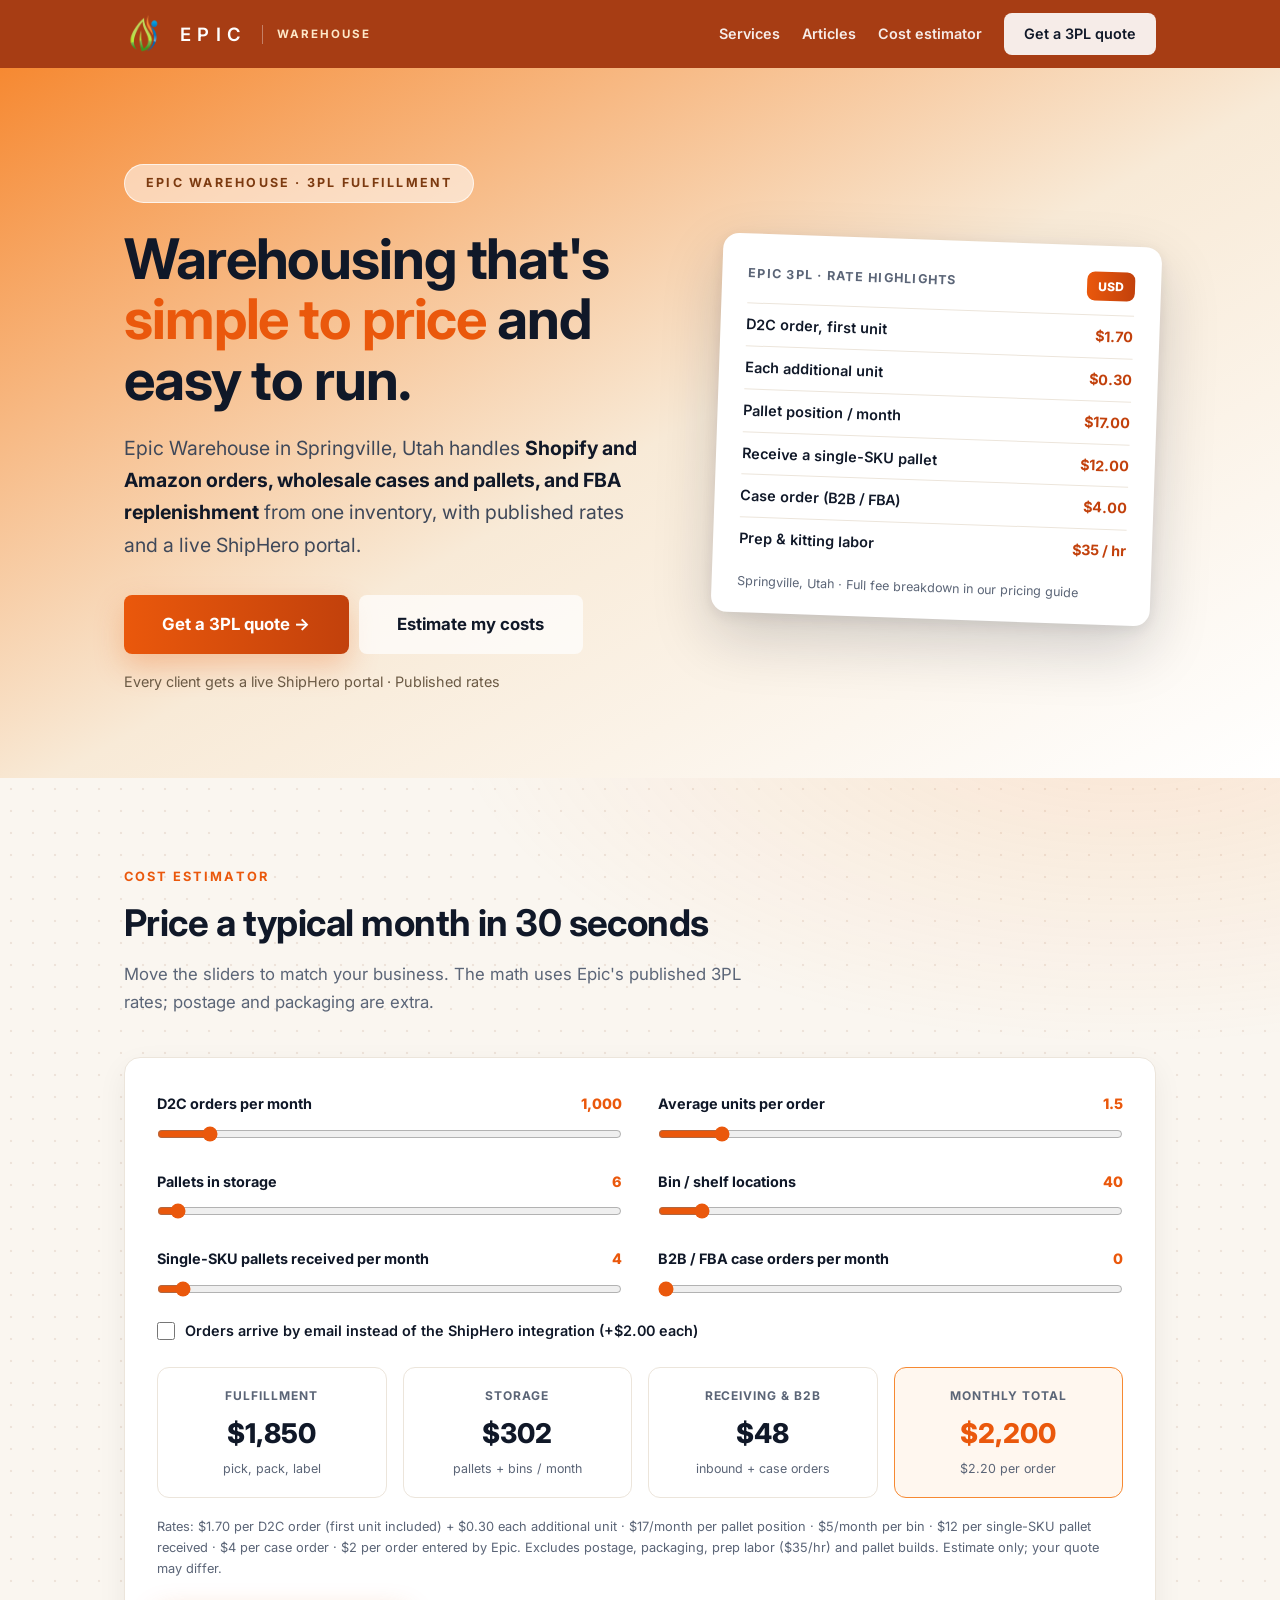
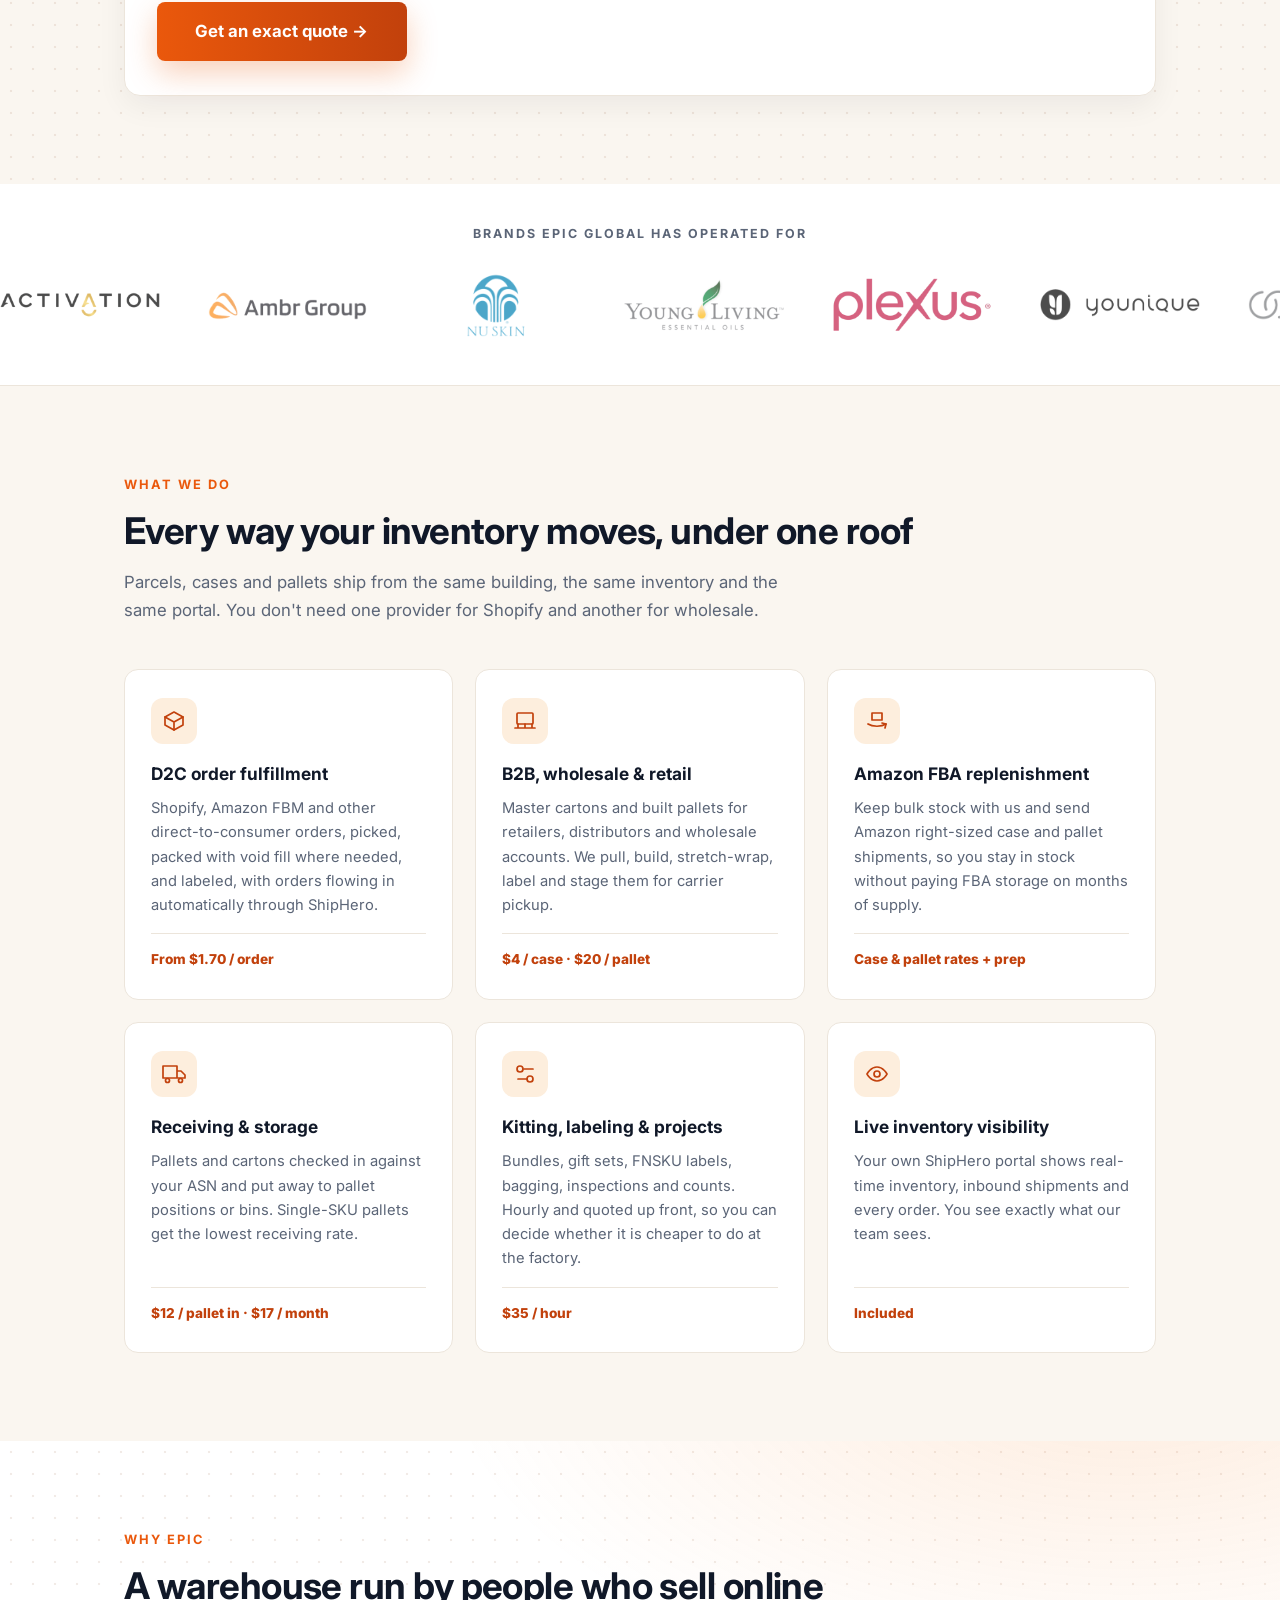
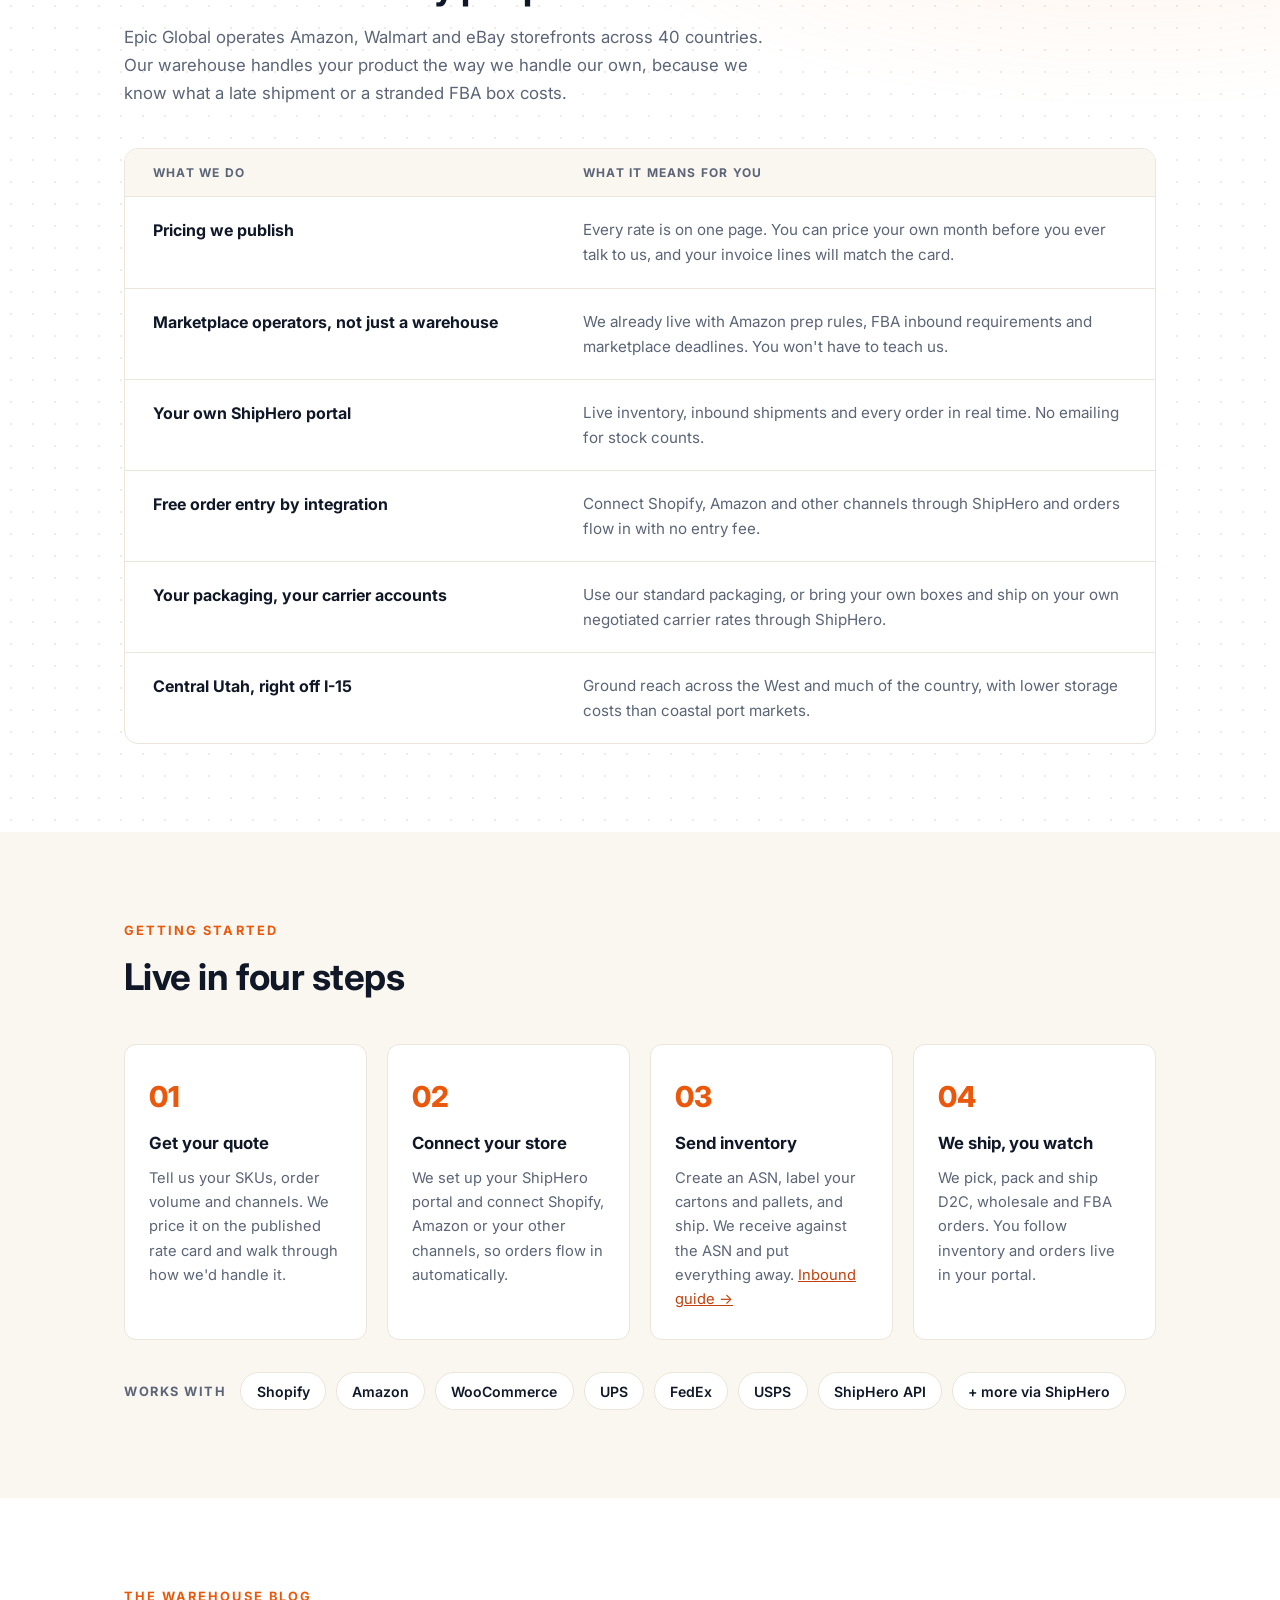
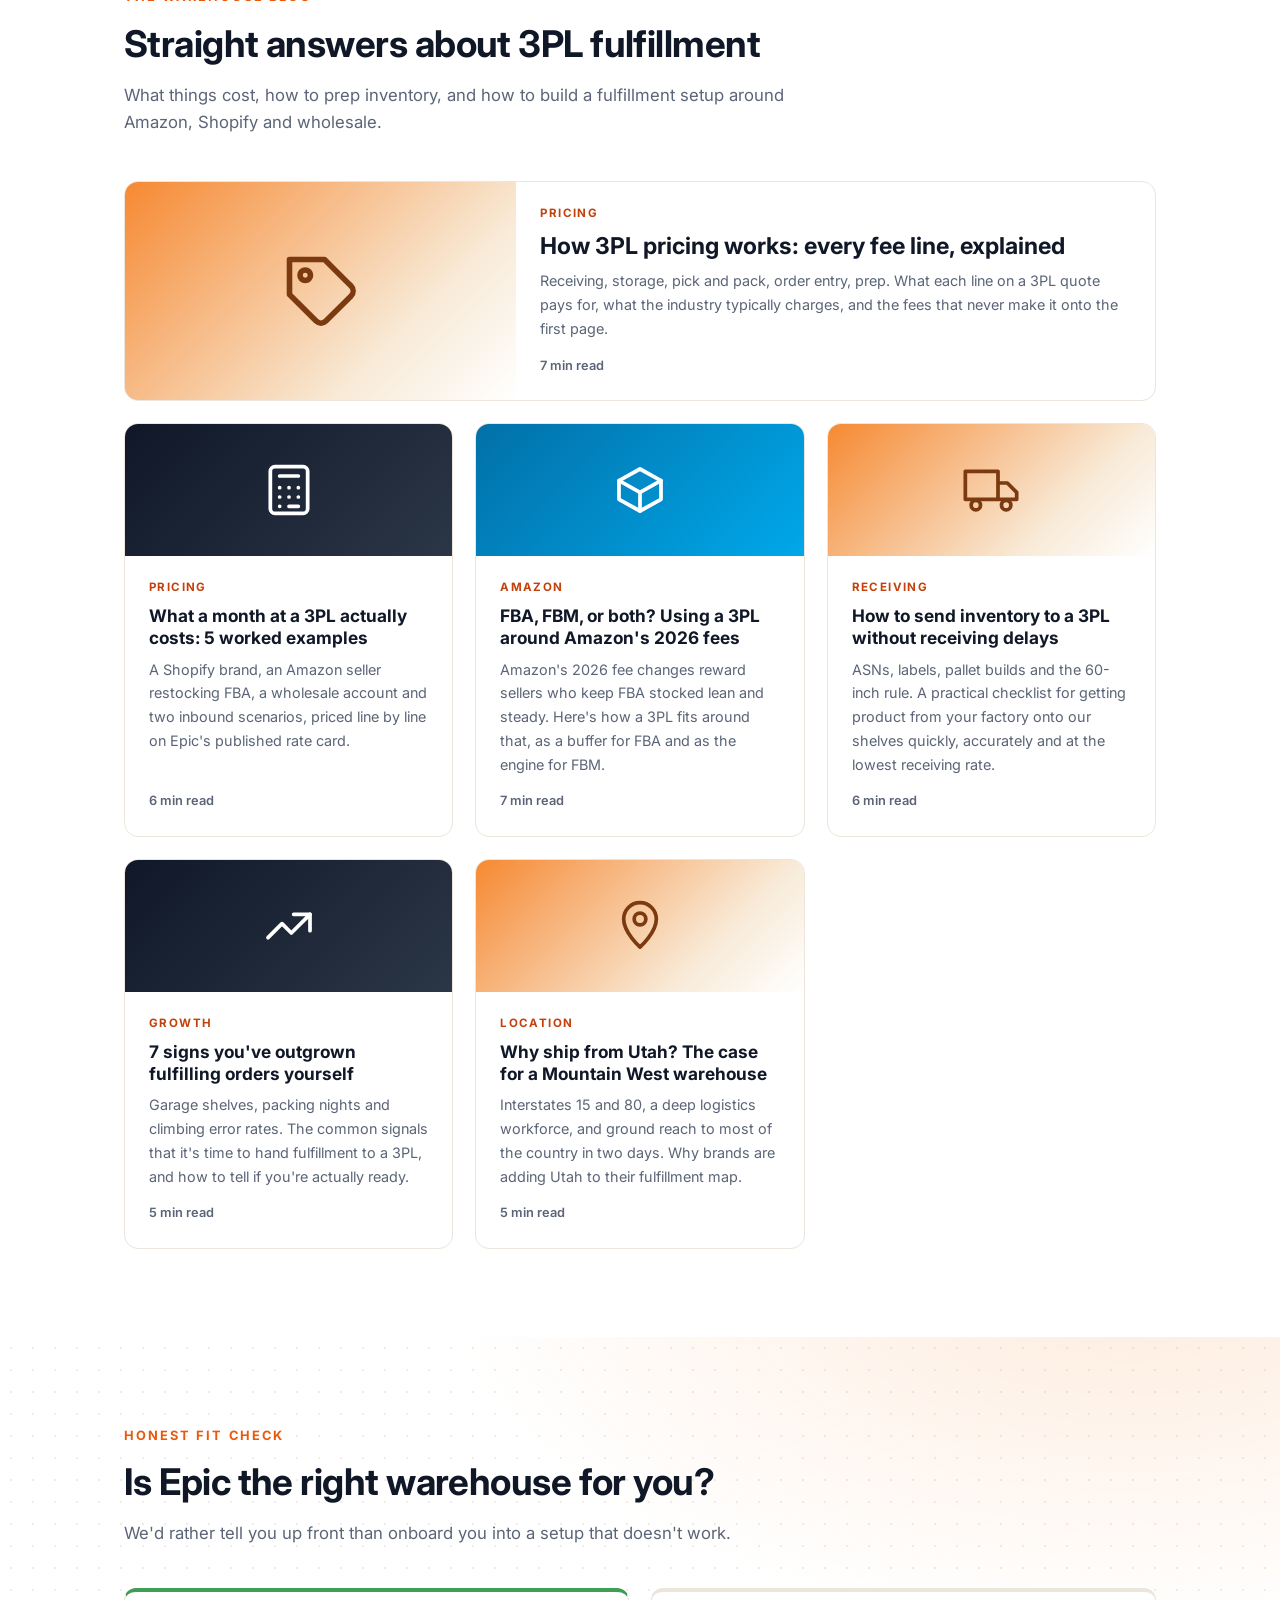
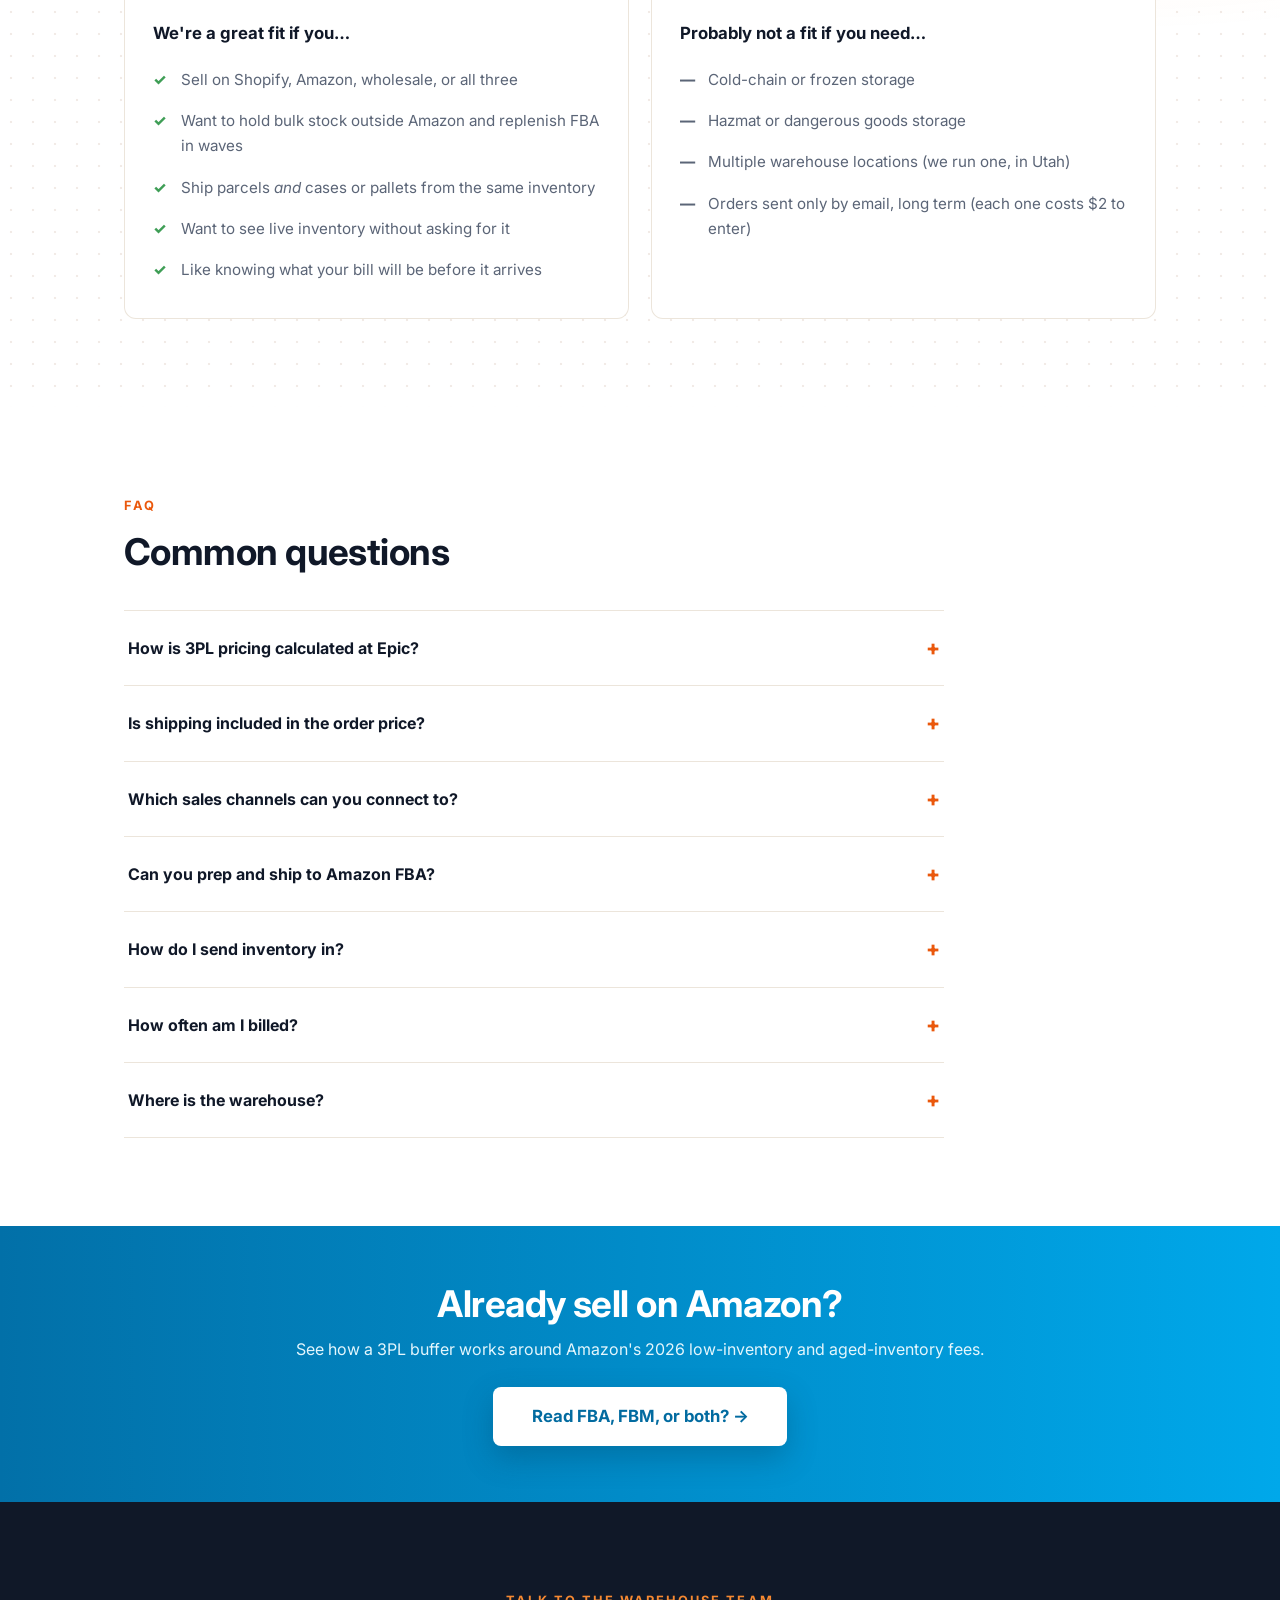
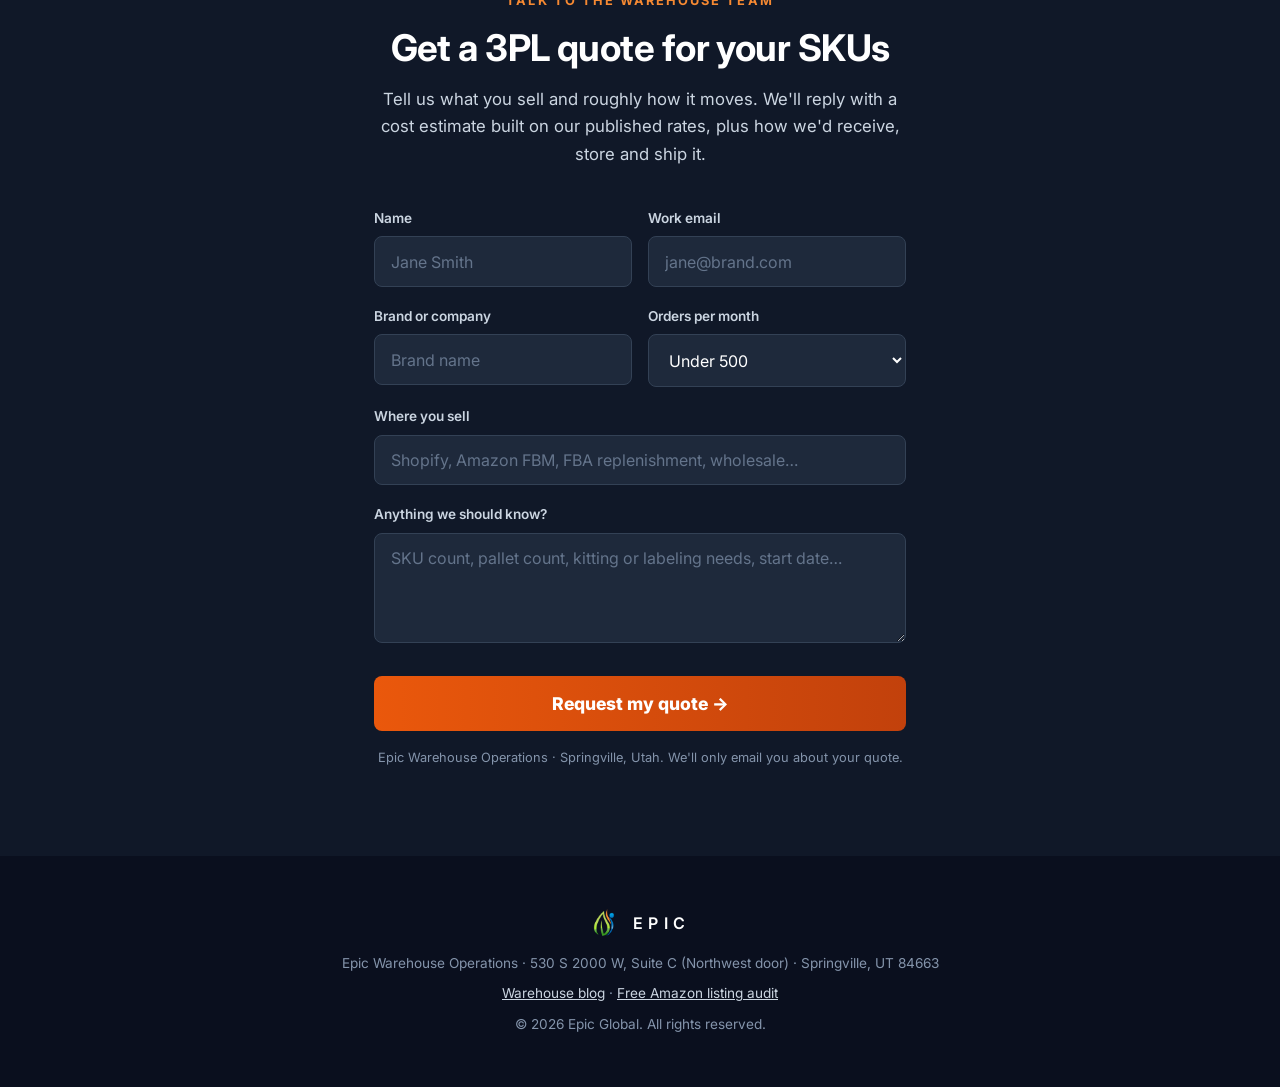
==== commit fc4b0e57: "Put cost estimator right under the hero; remove stats band Co-Authored-By: Claude Opus 5.5 <noreply@" ====
--- a/index.html
+++ b/index.html
@@ -77,6 +77,50 @@
   </div>
 </section>
 
+
+<section class="soft tex" id="estimate">
+  <div class="wrap">
+    <div class="kicker">Cost estimator</div>
+    <h2>Price a typical month in 30 seconds</h2>
+    <p class="lead">Move the sliders to match your business. The math uses Epic's published 3PL rates; postage and packaging are extra.</p>
+    <div class="calc">
+      <div class="inputs">
+        <div><label for="e-orders">D2C orders per month <output id="o-orders"></output></label><input type="range" id="e-orders" min="0" max="10000" step="50" value="1000"></div>
+        <div><label for="e-units">Average units per order <output id="o-units"></output></label><input type="range" id="e-units" min="1" max="5" step="0.1" value="1.5"></div>
+        <div><label for="e-pallets">Pallets in storage <output id="o-pallets"></output></label><input type="range" id="e-pallets" min="0" max="200" step="1" value="6"></div>
+        <div><label for="e-bins">Bin / shelf locations <output id="o-bins"></output></label><input type="range" id="e-bins" min="0" max="500" step="5" value="40"></div>
+        <div><label for="e-inbound">Single-SKU pallets received per month <output id="o-inbound"></output></label><input type="range" id="e-inbound" min="0" max="100" step="1" value="4"></div>
+        <div><label for="e-cases">B2B / FBA case orders per month <output id="o-cases"></output></label><input type="range" id="e-cases" min="0" max="500" step="5" value="0"></div>
+      </div>
+      <label class="chk" for="e-email"><input type="checkbox" id="e-email"> Orders arrive by email instead of the ShipHero integration (+$2.00 each)</label>
+      <div class="tiles">
+        <div class="tile"><div class="t-l">Fulfillment</div><div class="t-v" id="t-ful">$0</div><div class="t-s">pick, pack, label</div></div>
+        <div class="tile"><div class="t-l">Storage</div><div class="t-v" id="t-sto">$0</div><div class="t-s">pallets + bins / month</div></div>
+        <div class="tile"><div class="t-l">Receiving &amp; B2B</div><div class="t-v" id="t-rec">$0</div><div class="t-s">inbound + case orders</div></div>
+        <div class="tile hot"><div class="t-l">Monthly total</div><div class="t-v" id="t-tot">$0</div><div class="t-s" id="t-per">per order</div></div>
+      </div>
+      <p class="fine-math">Rates: $1.70 per D2C order (first unit included) + $0.30 each additional unit · $17/month per pallet position · $5/month per bin · $12 per single-SKU pallet received · $4 per case order · $2 per order entered by Epic. Excludes postage, packaging, prep labor ($35/hr) and pallet builds. Estimate only; your quote may differ.</p>
+      <a class="cta" href="#quote" style="margin-top:22px">Get an exact quote →</a>
+    </div>
+  </div>
+</section>
+<script>
+(function(){
+  var $=function(id){return document.getElementById(id)};
+  var fmt=function(n){return '$'+n.toLocaleString('en-US',{minimumFractionDigits:0,maximumFractionDigits:0})};
+  function calc(){
+    var o=+$('e-orders').value,u=+$('e-units').value,p=+$('e-pallets').value,b=+$('e-bins').value,
+        r=+$('e-inbound').value,c=+$('e-cases').value,em=$('e-email').checked;
+    $('o-orders').textContent=o.toLocaleString(); $('o-units').textContent=u.toFixed(1);
+    $('o-pallets').textContent=p; $('o-bins').textContent=b; $('o-inbound').textContent=r; $('o-cases').textContent=c;
+    var ful=o*1.70+o*(u-1)*0.30+(em?(o+c)*2:0), sto=p*17+b*5, rec=r*12+c*4, tot=ful+sto+rec;
+    $('t-ful').textContent=fmt(ful); $('t-sto').textContent=fmt(sto); $('t-rec').textContent=fmt(rec); $('t-tot').textContent=fmt(tot);
+    var n=o+c; $('t-per').textContent=n? '$'+(tot/n).toFixed(2)+' per order':'per order';
+  }
+  ['e-orders','e-units','e-pallets','e-bins','e-inbound','e-cases','e-email'].forEach(function(id){$(id).addEventListener('input',calc)});
+  calc();
+})();
+</script>
 
 <div class="logohead">Brands Epic Global has operated for</div>
 <div class="logostrip" aria-label="Brands Epic Global has operated for">
@@ -138,12 +182,6 @@
 </div>
 <script>(function(){var m=document.getElementById('logoMarquee');if(!m)return;var c=m.querySelector('.marquee__group').cloneNode(true);c.setAttribute('data-clone','1');m.appendChild(c);})();</script>
 
-<div class="stats"><div class="wrap row">
-  <div class="stat"><div class="n">$1<b>.70</b></div><div class="l">per D2C order,<br>first unit included</div></div>
-  <div class="stat"><div class="n">$0</div><div class="l">order entry via the<br>ShipHero integration</div></div>
-  <div class="stat"><div class="n">96<b>%</b></div><div class="l">of the U.S. within two days<br>by ground from northern Utah*</div></div>
-  <div class="stat"><div class="n">Live</div><div class="l">inventory &amp; orders in your<br>own ShipHero portal</div></div>
-</div></div>
 
 <section class="soft" id="services">
   <div class="wrap">
@@ -221,53 +259,9 @@
   <div class="body"><div class="tag">Location</div><h3>Why ship from Utah? The case for a Mountain West warehouse</h3><p>Interstates 15 and 80, a deep logistics workforce, and ground reach to most of the country in two days. Why brands are adding Utah to their fulfillment map.</p><div class="meta">5 min read</div></div>
 </a>
     </div>
-    <p style="margin-top:22px;font-size:.8rem;color:var(--muted)">*Industry estimate for Salt Lake City reported by <a href="/warehouse/why-utah-fulfillment.html">Retail Insider</a>; Springville is about an hour south on I-15.</p>
-  </div>
-</section>
-
-<section class="soft tex" id="estimate">
-  <div class="wrap">
-    <div class="kicker">Cost estimator</div>
-    <h2>Price a typical month in 30 seconds</h2>
-    <p class="lead">Move the sliders to match your business. The math uses Epic's published 3PL rates; postage and packaging are extra.</p>
-    <div class="calc">
-      <div class="inputs">
-        <div><label for="e-orders">D2C orders per month <output id="o-orders"></output></label><input type="range" id="e-orders" min="0" max="10000" step="50" value="1000"></div>
-        <div><label for="e-units">Average units per order <output id="o-units"></output></label><input type="range" id="e-units" min="1" max="5" step="0.1" value="1.5"></div>
-        <div><label for="e-pallets">Pallets in storage <output id="o-pallets"></output></label><input type="range" id="e-pallets" min="0" max="200" step="1" value="6"></div>
-        <div><label for="e-bins">Bin / shelf locations <output id="o-bins"></output></label><input type="range" id="e-bins" min="0" max="500" step="5" value="40"></div>
-        <div><label for="e-inbound">Single-SKU pallets received per month <output id="o-inbound"></output></label><input type="range" id="e-inbound" min="0" max="100" step="1" value="4"></div>
-        <div><label for="e-cases">B2B / FBA case orders per month <output id="o-cases"></output></label><input type="range" id="e-cases" min="0" max="500" step="5" value="0"></div>
-      </div>
-      <label class="chk" for="e-email"><input type="checkbox" id="e-email"> Orders arrive by email instead of the ShipHero integration (+$2.00 each)</label>
-      <div class="tiles">
-        <div class="tile"><div class="t-l">Fulfillment</div><div class="t-v" id="t-ful">$0</div><div class="t-s">pick, pack, label</div></div>
-        <div class="tile"><div class="t-l">Storage</div><div class="t-v" id="t-sto">$0</div><div class="t-s">pallets + bins / month</div></div>
-        <div class="tile"><div class="t-l">Receiving &amp; B2B</div><div class="t-v" id="t-rec">$0</div><div class="t-s">inbound + case orders</div></div>
-        <div class="tile hot"><div class="t-l">Monthly total</div><div class="t-v" id="t-tot">$0</div><div class="t-s" id="t-per">per order</div></div>
-      </div>
-      <p class="fine-math">Rates: $1.70 per D2C order (first unit included) + $0.30 each additional unit · $17/month per pallet position · $5/month per bin · $12 per single-SKU pallet received · $4 per case order · $2 per order entered by Epic. Excludes postage, packaging, prep labor ($35/hr) and pallet builds. Estimate only; your quote may differ.</p>
-      <a class="cta" href="#quote" style="margin-top:22px">Get an exact quote →</a>
-    </div>
-  </div>
-</section>
-<script>
-(function(){
-  var $=function(id){return document.getElementById(id)};
-  var fmt=function(n){return '$'+n.toLocaleString('en-US',{minimumFractionDigits:0,maximumFractionDigits:0})};
-  function calc(){
-    var o=+$('e-orders').value,u=+$('e-units').value,p=+$('e-pallets').value,b=+$('e-bins').value,
-        r=+$('e-inbound').value,c=+$('e-cases').value,em=$('e-email').checked;
-    $('o-orders').textContent=o.toLocaleString(); $('o-units').textContent=u.toFixed(1);
-    $('o-pallets').textContent=p; $('o-bins').textContent=b; $('o-inbound').textContent=r; $('o-cases').textContent=c;
-    var ful=o*1.70+o*(u-1)*0.30+(em?(o+c)*2:0), sto=p*17+b*5, rec=r*12+c*4, tot=ful+sto+rec;
-    $('t-ful').textContent=fmt(ful); $('t-sto').textContent=fmt(sto); $('t-rec').textContent=fmt(rec); $('t-tot').textContent=fmt(tot);
-    var n=o+c; $('t-per').textContent=n? '$'+(tot/n).toFixed(2)+' per order':'per order';
-  }
-  ['e-orders','e-units','e-pallets','e-bins','e-inbound','e-cases','e-email'].forEach(function(id){$(id).addEventListener('input',calc)});
-  calc();
-})();
-</script>
+  </div>
+</section>
+
 
 
 <section class="tex" id="fit">
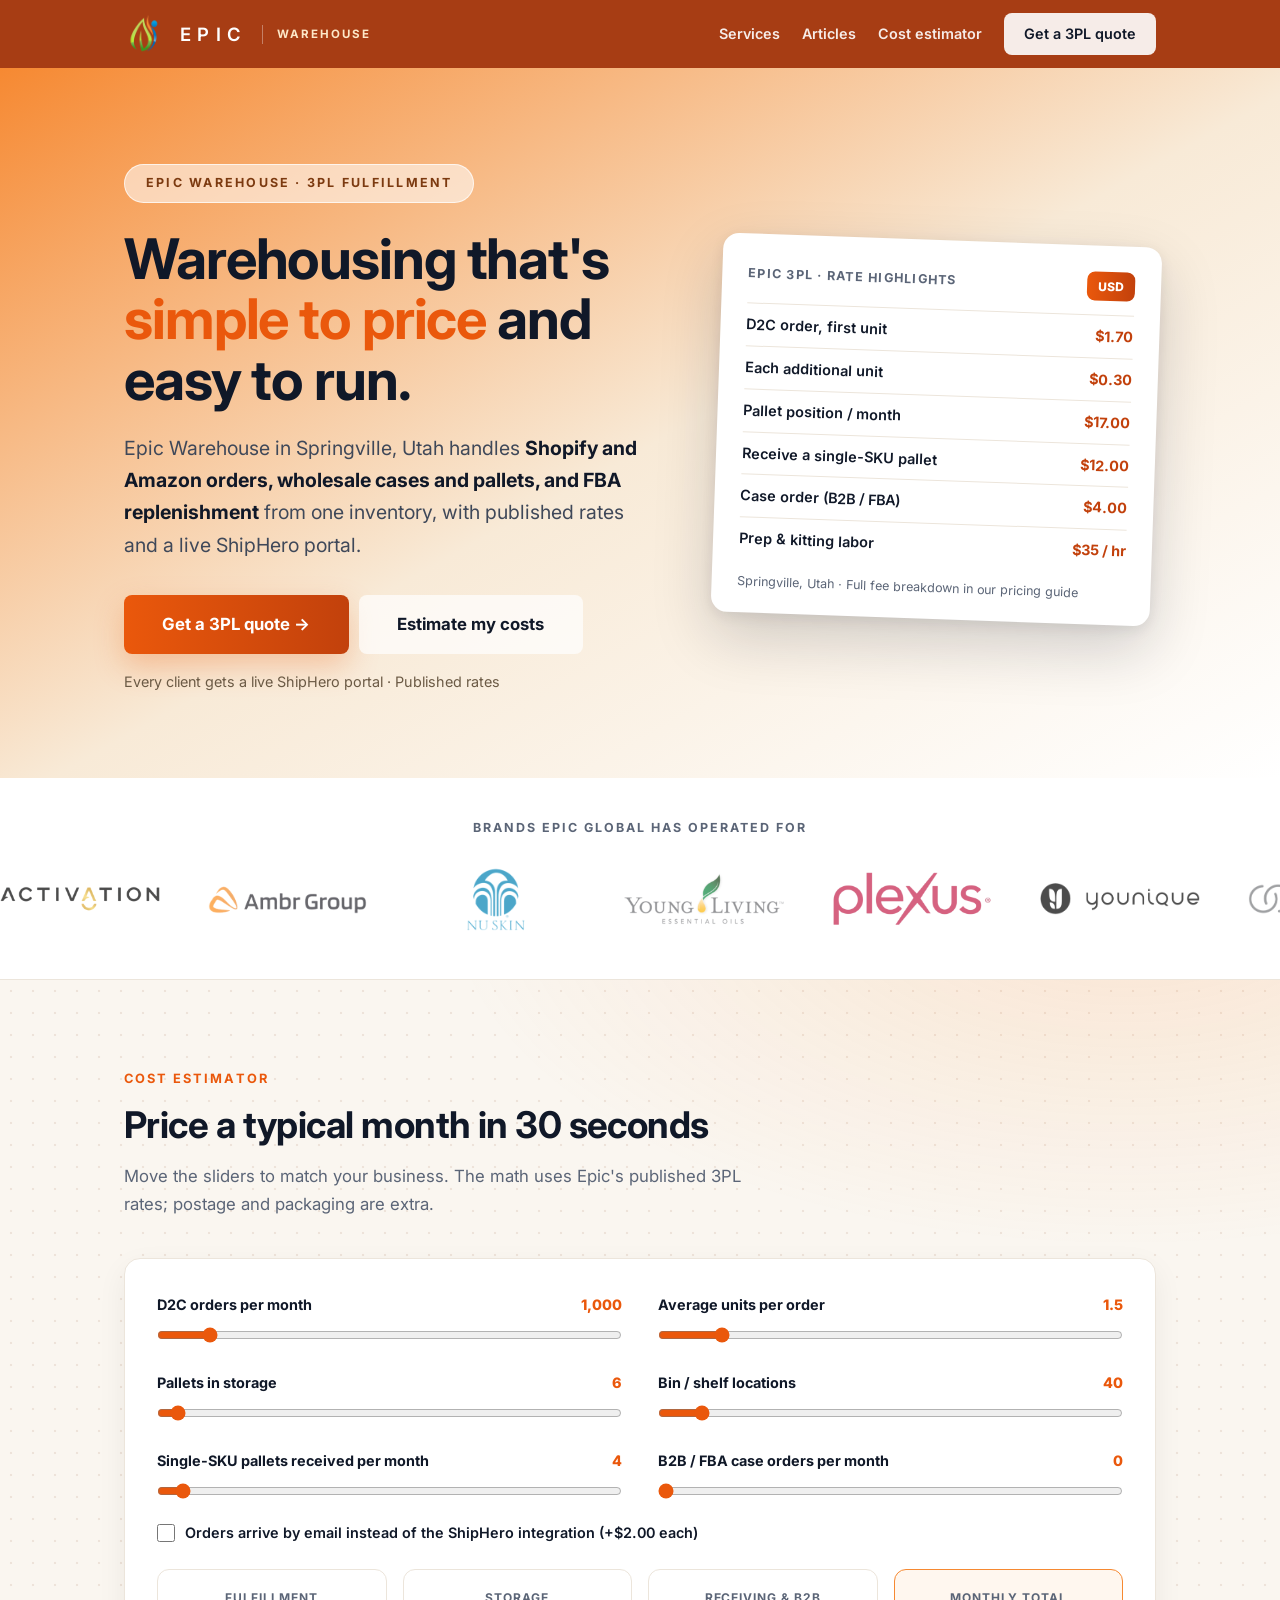
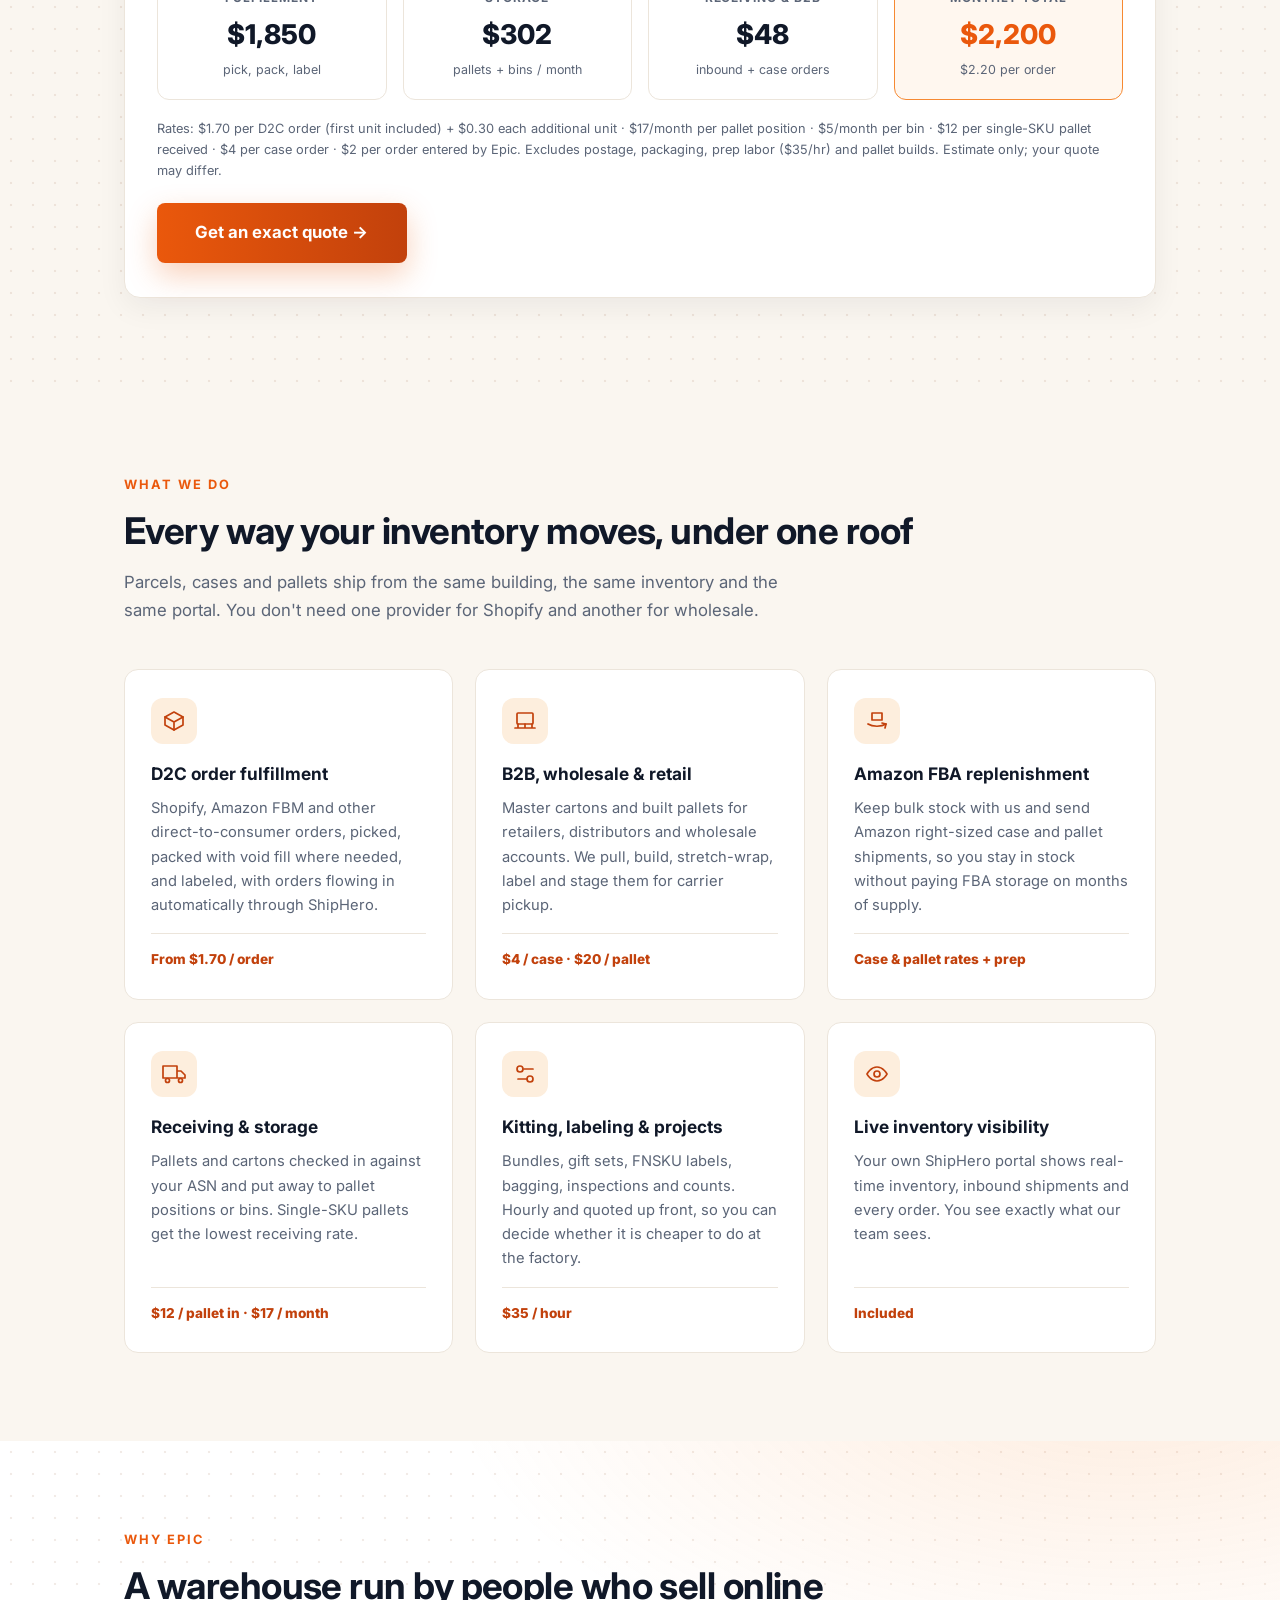
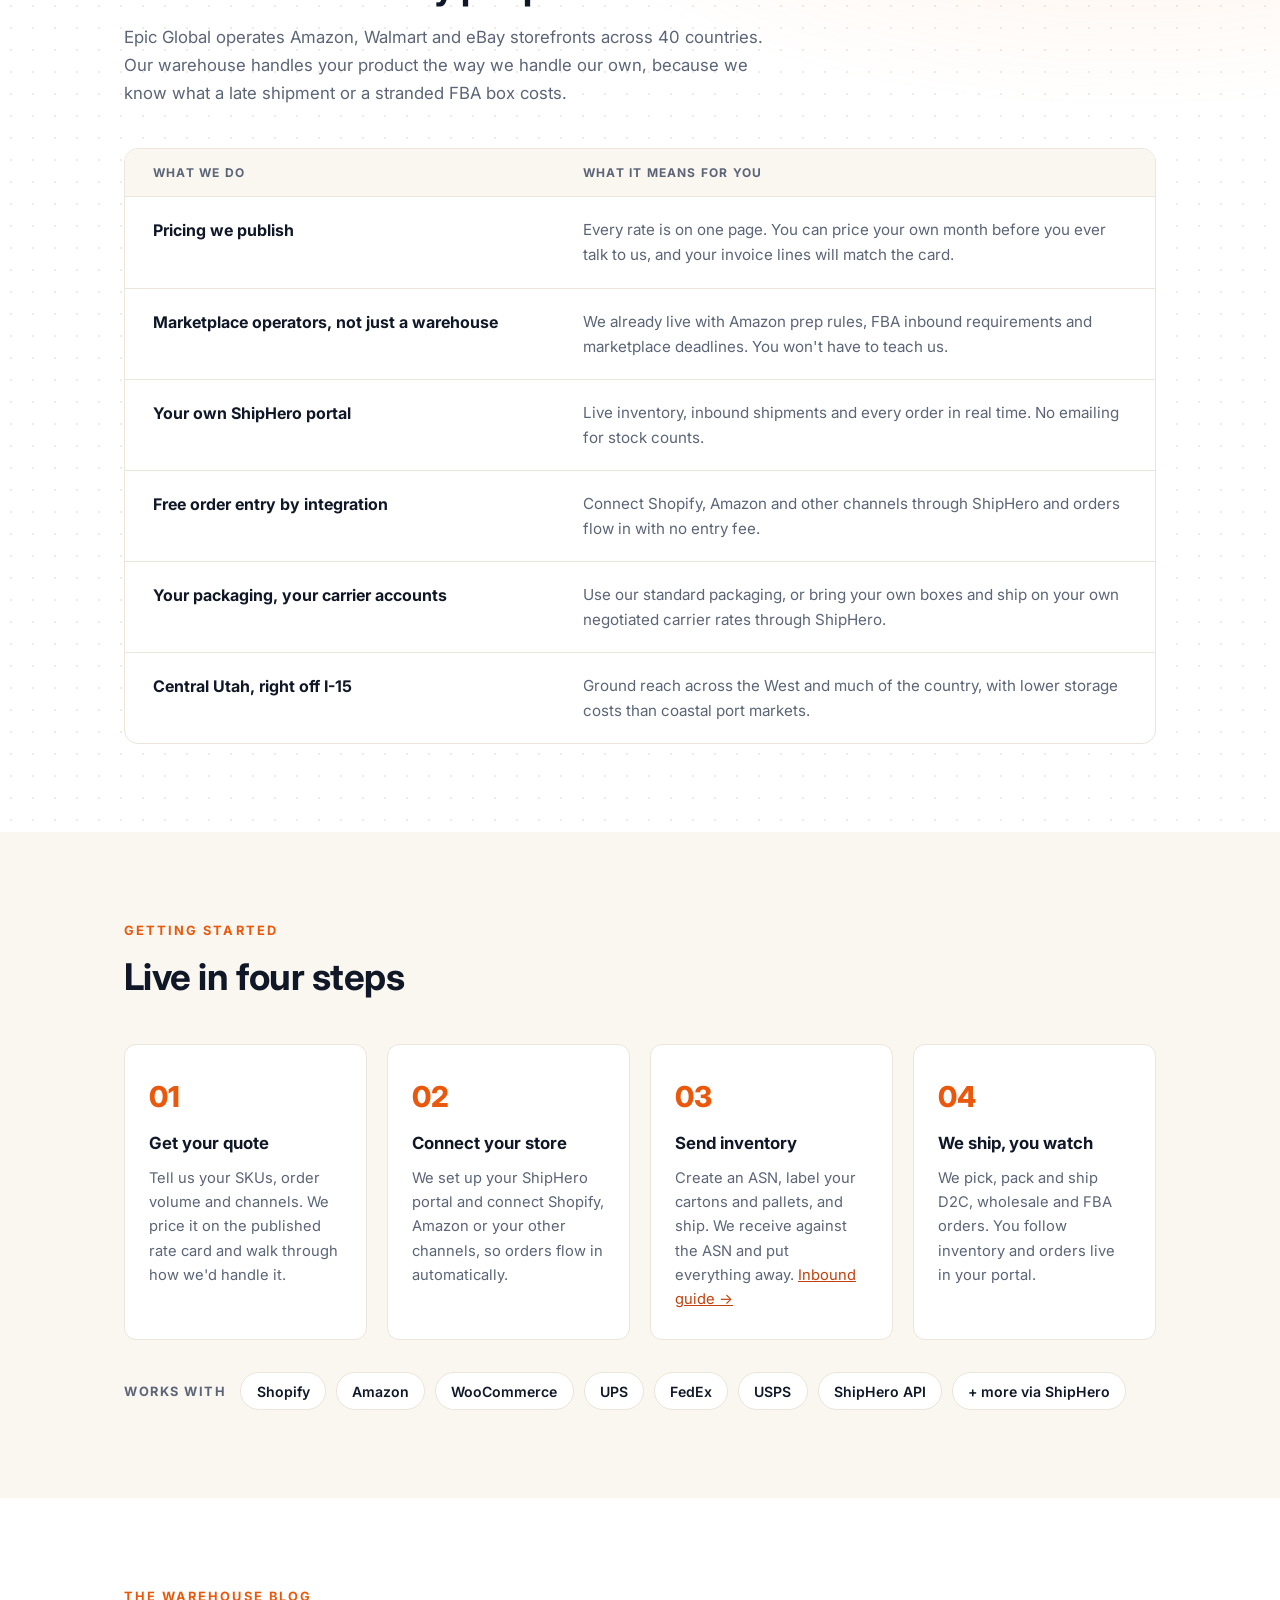
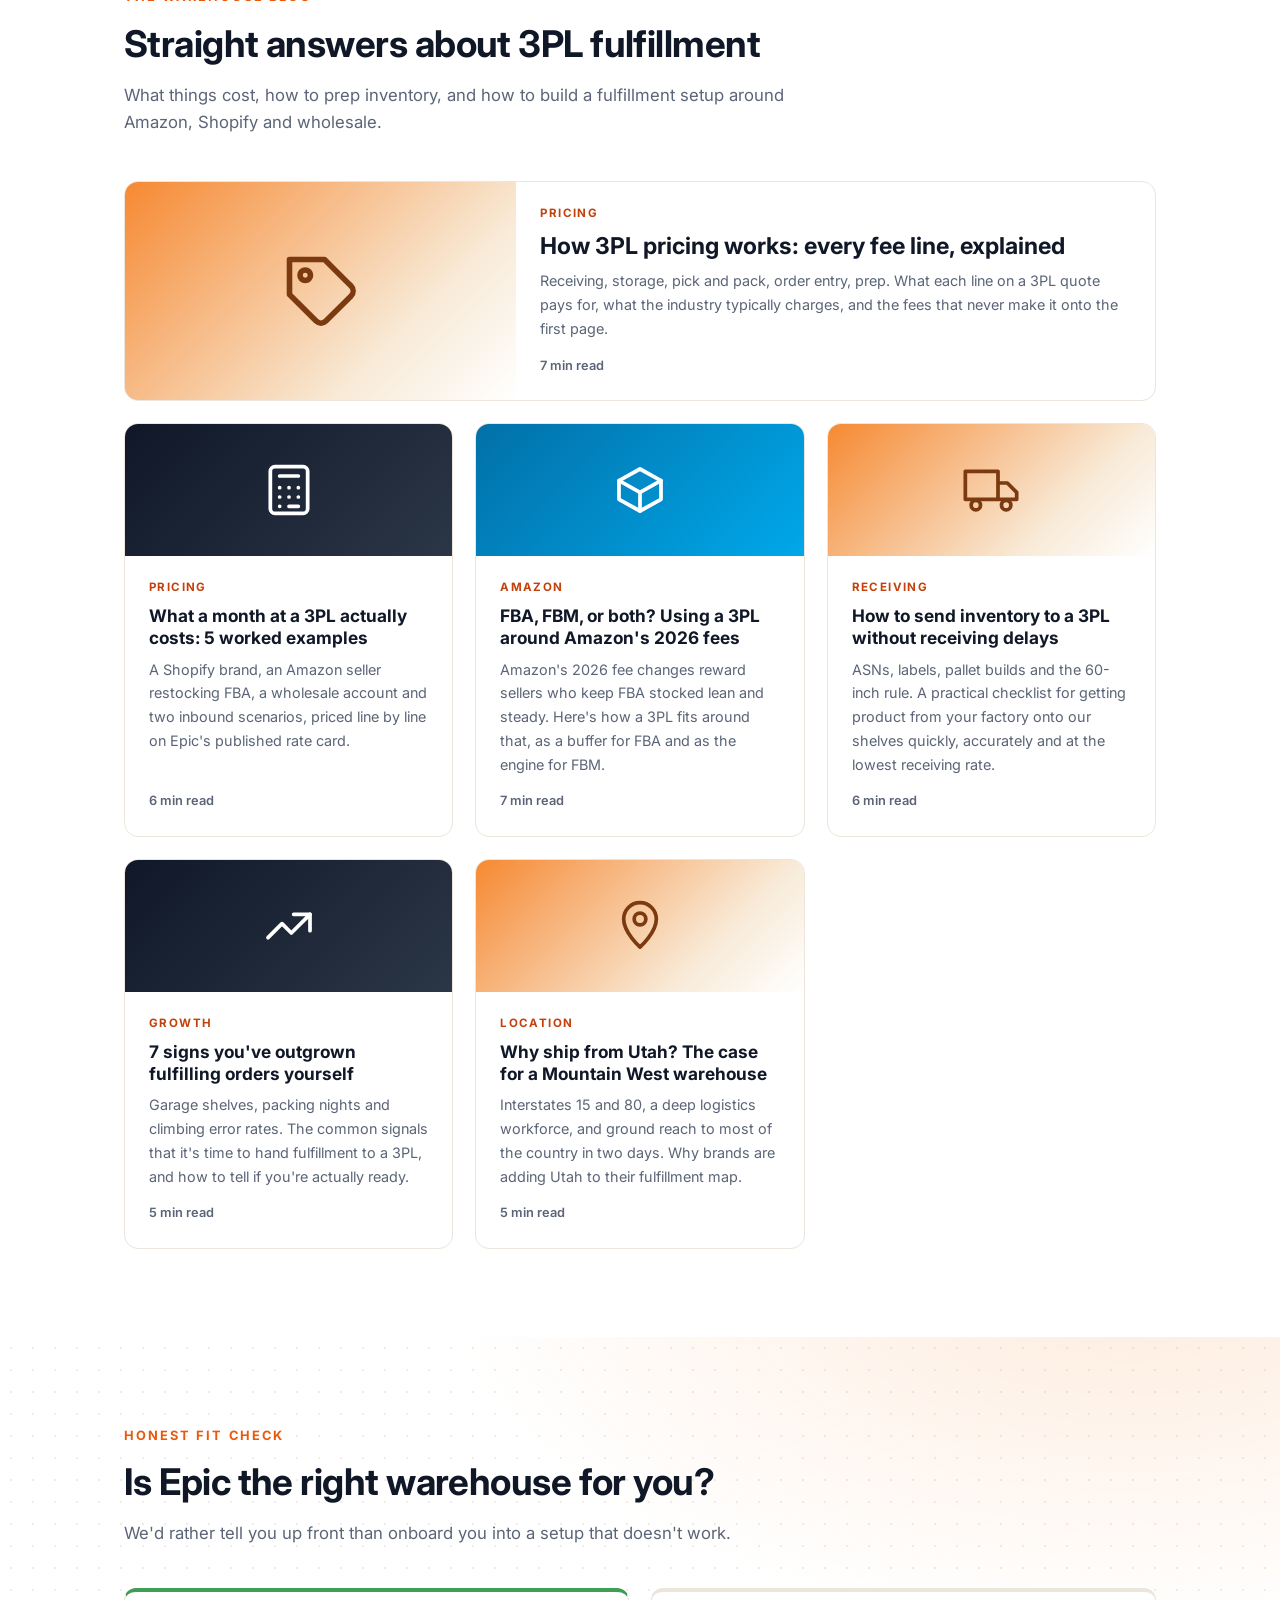
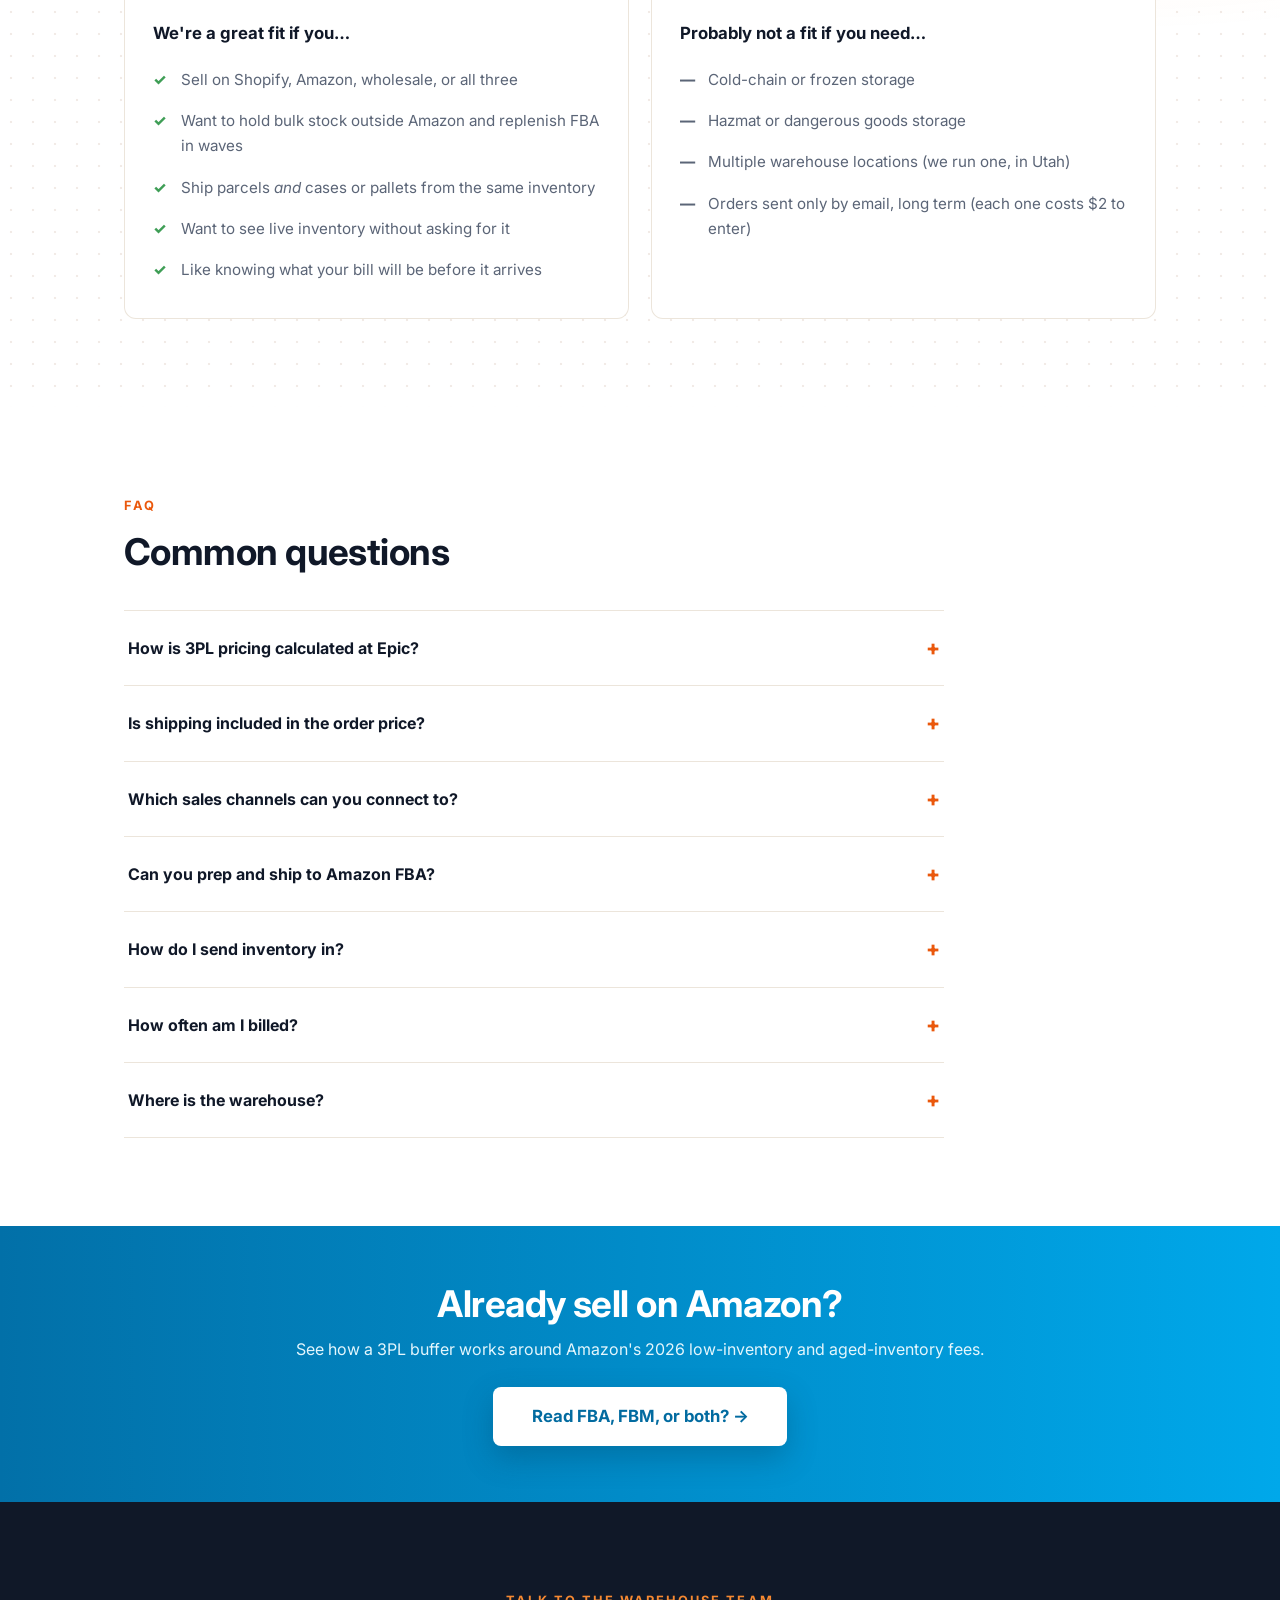
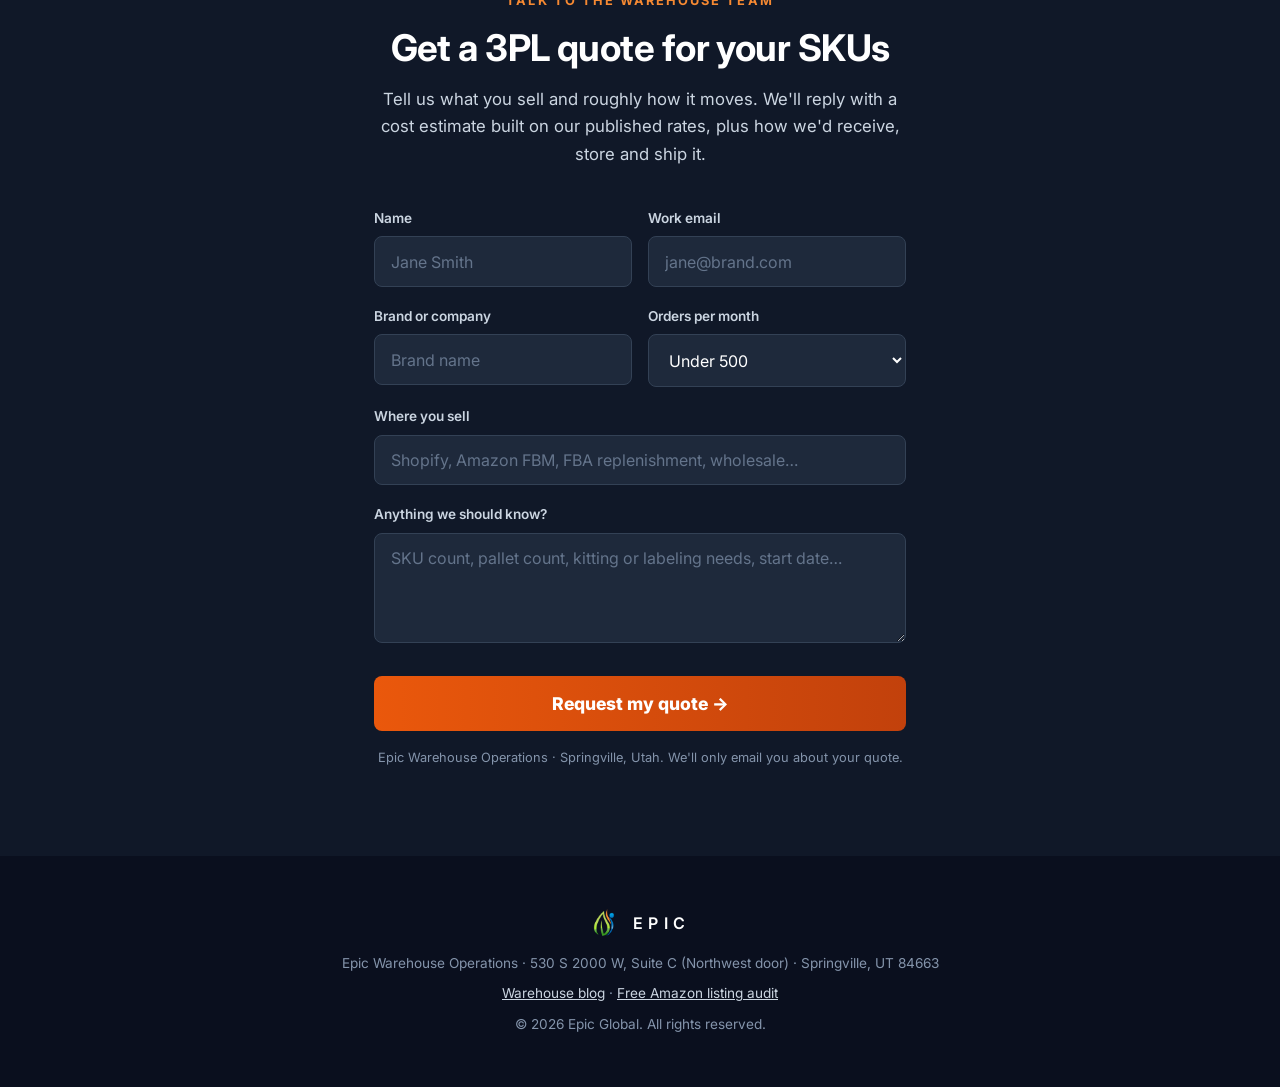
==== commit fe6c3a7a: "Move brand logo marquee above the cost estimator Co-Authored-By: Claude Opus 5.5 <noreply@anthropic." ====
--- a/index.html
+++ b/index.html
@@ -77,50 +77,6 @@
   </div>
 </section>
 
-
-<section class="soft tex" id="estimate">
-  <div class="wrap">
-    <div class="kicker">Cost estimator</div>
-    <h2>Price a typical month in 30 seconds</h2>
-    <p class="lead">Move the sliders to match your business. The math uses Epic's published 3PL rates; postage and packaging are extra.</p>
-    <div class="calc">
-      <div class="inputs">
-        <div><label for="e-orders">D2C orders per month <output id="o-orders"></output></label><input type="range" id="e-orders" min="0" max="10000" step="50" value="1000"></div>
-        <div><label for="e-units">Average units per order <output id="o-units"></output></label><input type="range" id="e-units" min="1" max="5" step="0.1" value="1.5"></div>
-        <div><label for="e-pallets">Pallets in storage <output id="o-pallets"></output></label><input type="range" id="e-pallets" min="0" max="200" step="1" value="6"></div>
-        <div><label for="e-bins">Bin / shelf locations <output id="o-bins"></output></label><input type="range" id="e-bins" min="0" max="500" step="5" value="40"></div>
-        <div><label for="e-inbound">Single-SKU pallets received per month <output id="o-inbound"></output></label><input type="range" id="e-inbound" min="0" max="100" step="1" value="4"></div>
-        <div><label for="e-cases">B2B / FBA case orders per month <output id="o-cases"></output></label><input type="range" id="e-cases" min="0" max="500" step="5" value="0"></div>
-      </div>
-      <label class="chk" for="e-email"><input type="checkbox" id="e-email"> Orders arrive by email instead of the ShipHero integration (+$2.00 each)</label>
-      <div class="tiles">
-        <div class="tile"><div class="t-l">Fulfillment</div><div class="t-v" id="t-ful">$0</div><div class="t-s">pick, pack, label</div></div>
-        <div class="tile"><div class="t-l">Storage</div><div class="t-v" id="t-sto">$0</div><div class="t-s">pallets + bins / month</div></div>
-        <div class="tile"><div class="t-l">Receiving &amp; B2B</div><div class="t-v" id="t-rec">$0</div><div class="t-s">inbound + case orders</div></div>
-        <div class="tile hot"><div class="t-l">Monthly total</div><div class="t-v" id="t-tot">$0</div><div class="t-s" id="t-per">per order</div></div>
-      </div>
-      <p class="fine-math">Rates: $1.70 per D2C order (first unit included) + $0.30 each additional unit · $17/month per pallet position · $5/month per bin · $12 per single-SKU pallet received · $4 per case order · $2 per order entered by Epic. Excludes postage, packaging, prep labor ($35/hr) and pallet builds. Estimate only; your quote may differ.</p>
-      <a class="cta" href="#quote" style="margin-top:22px">Get an exact quote →</a>
-    </div>
-  </div>
-</section>
-<script>
-(function(){
-  var $=function(id){return document.getElementById(id)};
-  var fmt=function(n){return '$'+n.toLocaleString('en-US',{minimumFractionDigits:0,maximumFractionDigits:0})};
-  function calc(){
-    var o=+$('e-orders').value,u=+$('e-units').value,p=+$('e-pallets').value,b=+$('e-bins').value,
-        r=+$('e-inbound').value,c=+$('e-cases').value,em=$('e-email').checked;
-    $('o-orders').textContent=o.toLocaleString(); $('o-units').textContent=u.toFixed(1);
-    $('o-pallets').textContent=p; $('o-bins').textContent=b; $('o-inbound').textContent=r; $('o-cases').textContent=c;
-    var ful=o*1.70+o*(u-1)*0.30+(em?(o+c)*2:0), sto=p*17+b*5, rec=r*12+c*4, tot=ful+sto+rec;
-    $('t-ful').textContent=fmt(ful); $('t-sto').textContent=fmt(sto); $('t-rec').textContent=fmt(rec); $('t-tot').textContent=fmt(tot);
-    var n=o+c; $('t-per').textContent=n? '$'+(tot/n).toFixed(2)+' per order':'per order';
-  }
-  ['e-orders','e-units','e-pallets','e-bins','e-inbound','e-cases','e-email'].forEach(function(id){$(id).addEventListener('input',calc)});
-  calc();
-})();
-</script>
 
 <div class="logohead">Brands Epic Global has operated for</div>
 <div class="logostrip" aria-label="Brands Epic Global has operated for">
@@ -182,6 +138,51 @@
 </div>
 <script>(function(){var m=document.getElementById('logoMarquee');if(!m)return;var c=m.querySelector('.marquee__group').cloneNode(true);c.setAttribute('data-clone','1');m.appendChild(c);})();</script>
 
+<section class="soft tex" id="estimate">
+  <div class="wrap">
+    <div class="kicker">Cost estimator</div>
+    <h2>Price a typical month in 30 seconds</h2>
+    <p class="lead">Move the sliders to match your business. The math uses Epic's published 3PL rates; postage and packaging are extra.</p>
+    <div class="calc">
+      <div class="inputs">
+        <div><label for="e-orders">D2C orders per month <output id="o-orders"></output></label><input type="range" id="e-orders" min="0" max="10000" step="50" value="1000"></div>
+        <div><label for="e-units">Average units per order <output id="o-units"></output></label><input type="range" id="e-units" min="1" max="5" step="0.1" value="1.5"></div>
+        <div><label for="e-pallets">Pallets in storage <output id="o-pallets"></output></label><input type="range" id="e-pallets" min="0" max="200" step="1" value="6"></div>
+        <div><label for="e-bins">Bin / shelf locations <output id="o-bins"></output></label><input type="range" id="e-bins" min="0" max="500" step="5" value="40"></div>
+        <div><label for="e-inbound">Single-SKU pallets received per month <output id="o-inbound"></output></label><input type="range" id="e-inbound" min="0" max="100" step="1" value="4"></div>
+        <div><label for="e-cases">B2B / FBA case orders per month <output id="o-cases"></output></label><input type="range" id="e-cases" min="0" max="500" step="5" value="0"></div>
+      </div>
+      <label class="chk" for="e-email"><input type="checkbox" id="e-email"> Orders arrive by email instead of the ShipHero integration (+$2.00 each)</label>
+      <div class="tiles">
+        <div class="tile"><div class="t-l">Fulfillment</div><div class="t-v" id="t-ful">$0</div><div class="t-s">pick, pack, label</div></div>
+        <div class="tile"><div class="t-l">Storage</div><div class="t-v" id="t-sto">$0</div><div class="t-s">pallets + bins / month</div></div>
+        <div class="tile"><div class="t-l">Receiving &amp; B2B</div><div class="t-v" id="t-rec">$0</div><div class="t-s">inbound + case orders</div></div>
+        <div class="tile hot"><div class="t-l">Monthly total</div><div class="t-v" id="t-tot">$0</div><div class="t-s" id="t-per">per order</div></div>
+      </div>
+      <p class="fine-math">Rates: $1.70 per D2C order (first unit included) + $0.30 each additional unit · $17/month per pallet position · $5/month per bin · $12 per single-SKU pallet received · $4 per case order · $2 per order entered by Epic. Excludes postage, packaging, prep labor ($35/hr) and pallet builds. Estimate only; your quote may differ.</p>
+      <a class="cta" href="#quote" style="margin-top:22px">Get an exact quote →</a>
+    </div>
+  </div>
+</section>
+<script>
+(function(){
+  var $=function(id){return document.getElementById(id)};
+  var fmt=function(n){return '$'+n.toLocaleString('en-US',{minimumFractionDigits:0,maximumFractionDigits:0})};
+  function calc(){
+    var o=+$('e-orders').value,u=+$('e-units').value,p=+$('e-pallets').value,b=+$('e-bins').value,
+        r=+$('e-inbound').value,c=+$('e-cases').value,em=$('e-email').checked;
+    $('o-orders').textContent=o.toLocaleString(); $('o-units').textContent=u.toFixed(1);
+    $('o-pallets').textContent=p; $('o-bins').textContent=b; $('o-inbound').textContent=r; $('o-cases').textContent=c;
+    var ful=o*1.70+o*(u-1)*0.30+(em?(o+c)*2:0), sto=p*17+b*5, rec=r*12+c*4, tot=ful+sto+rec;
+    $('t-ful').textContent=fmt(ful); $('t-sto').textContent=fmt(sto); $('t-rec').textContent=fmt(rec); $('t-tot').textContent=fmt(tot);
+    var n=o+c; $('t-per').textContent=n? '$'+(tot/n).toFixed(2)+' per order':'per order';
+  }
+  ['e-orders','e-units','e-pallets','e-bins','e-inbound','e-cases','e-email'].forEach(function(id){$(id).addEventListener('input',calc)});
+  calc();
+})();
+</script>
+
+
 
 <section class="soft" id="services">
   <div class="wrap">
--- a/warehouse/assets/blog.css
+++ b/warehouse/assets/blog.css
@@ -56,7 +56,7 @@
 .ratecard{background:#fff;border-radius:16px;box-shadow:0 24px 60px rgba(16,24,40,.18),0 4px 14px rgba(16,24,40,.08);padding:26px 26px 20px;transform:rotate(2deg);animation:cardfloat 7s ease-in-out infinite}
 @keyframes cardfloat{0%,100%{transform:rotate(2deg) translateY(0)}50%{transform:rotate(2deg) translateY(-8px)}}
 @media (prefers-reduced-motion: reduce){.ratecard{animation:none}}
-@media(max-width:860px){.ratecard{transform:none;animation:none;max-width:440px}}
+@media(max-width:860px){.hero-grid > :has(> .ratecard){display:none}.ratecard{display:none}}
 .ratecard .rc-head{display:flex;justify-content:space-between;align-items:center;margin-bottom:14px}
 .ratecard .rc-title{font-size:.78rem;font-weight:700;letter-spacing:.1em;text-transform:uppercase;color:var(--muted)}
 .ratecard .rc-tag{font-size:.75rem;font-weight:800;color:#fff;background:linear-gradient(to right,var(--orange-deep),var(--orange-dark));border-radius:8px;padding:.3rem .7rem}
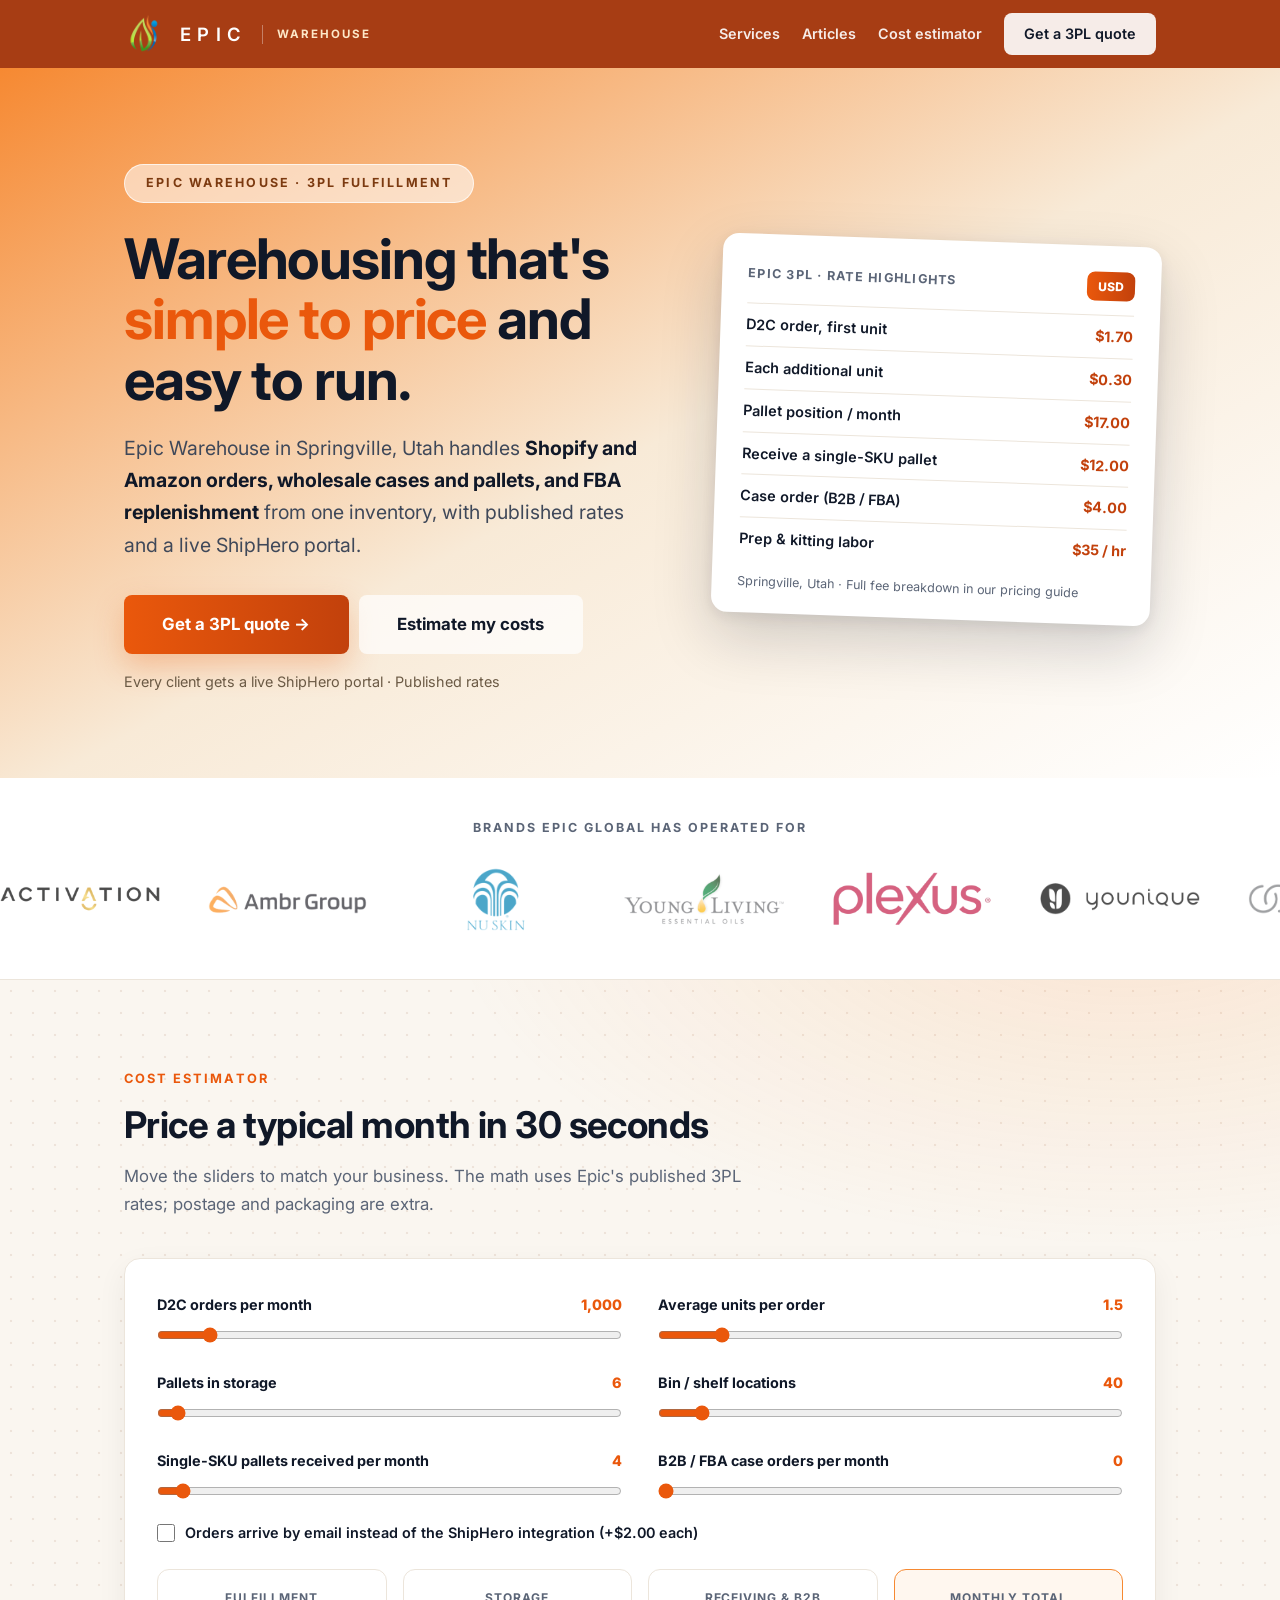
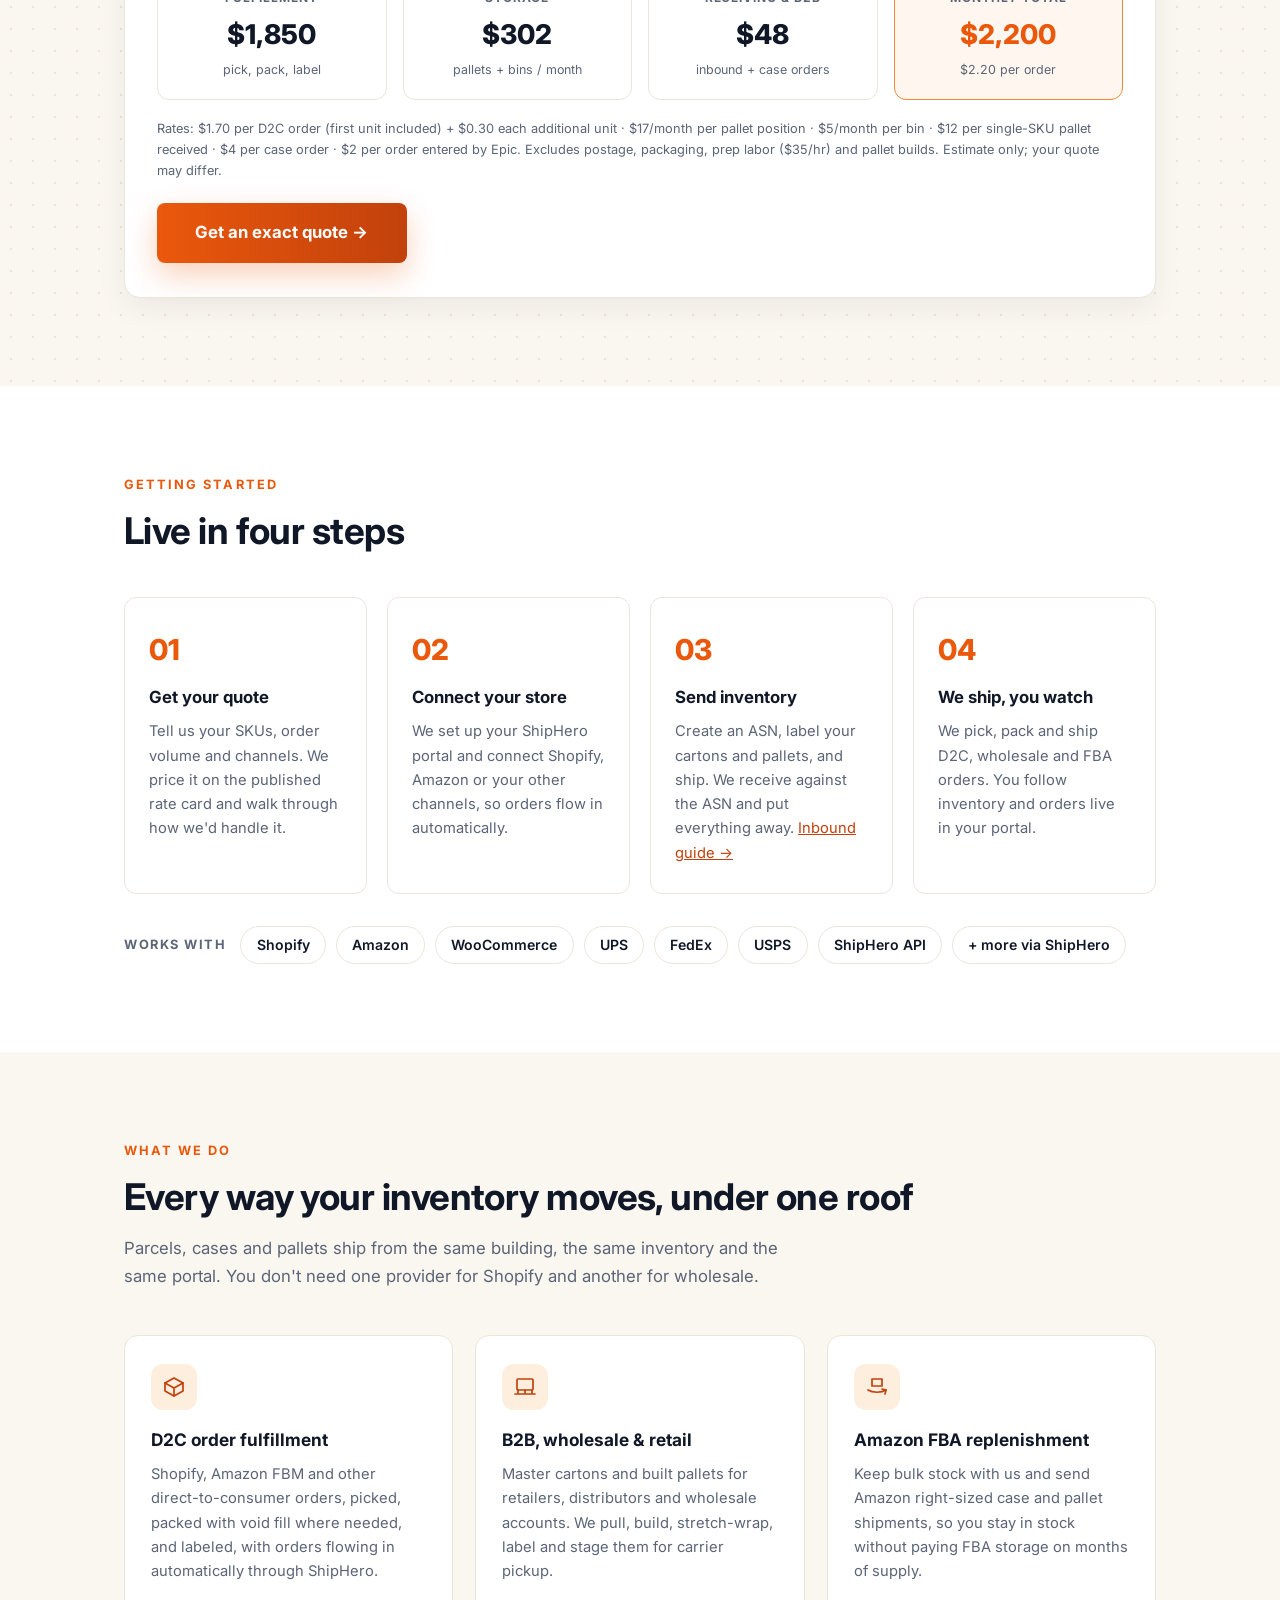
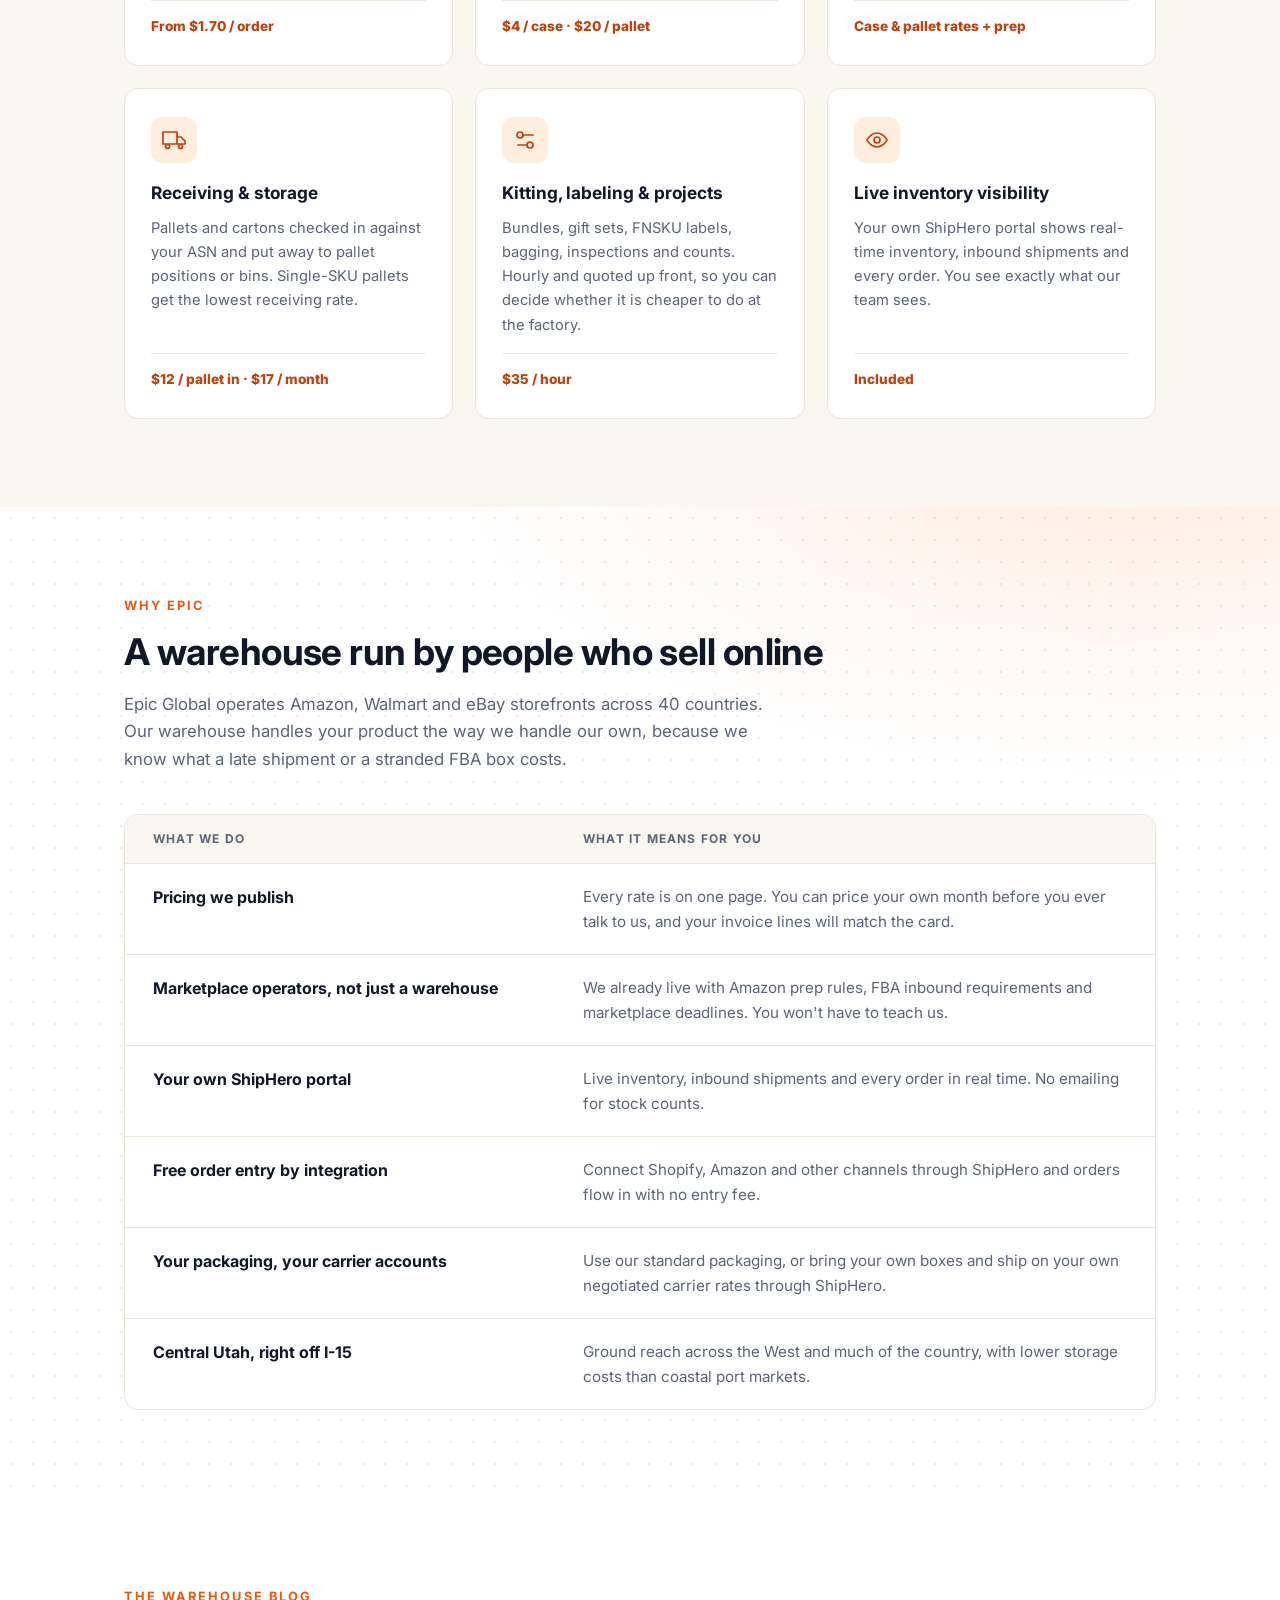
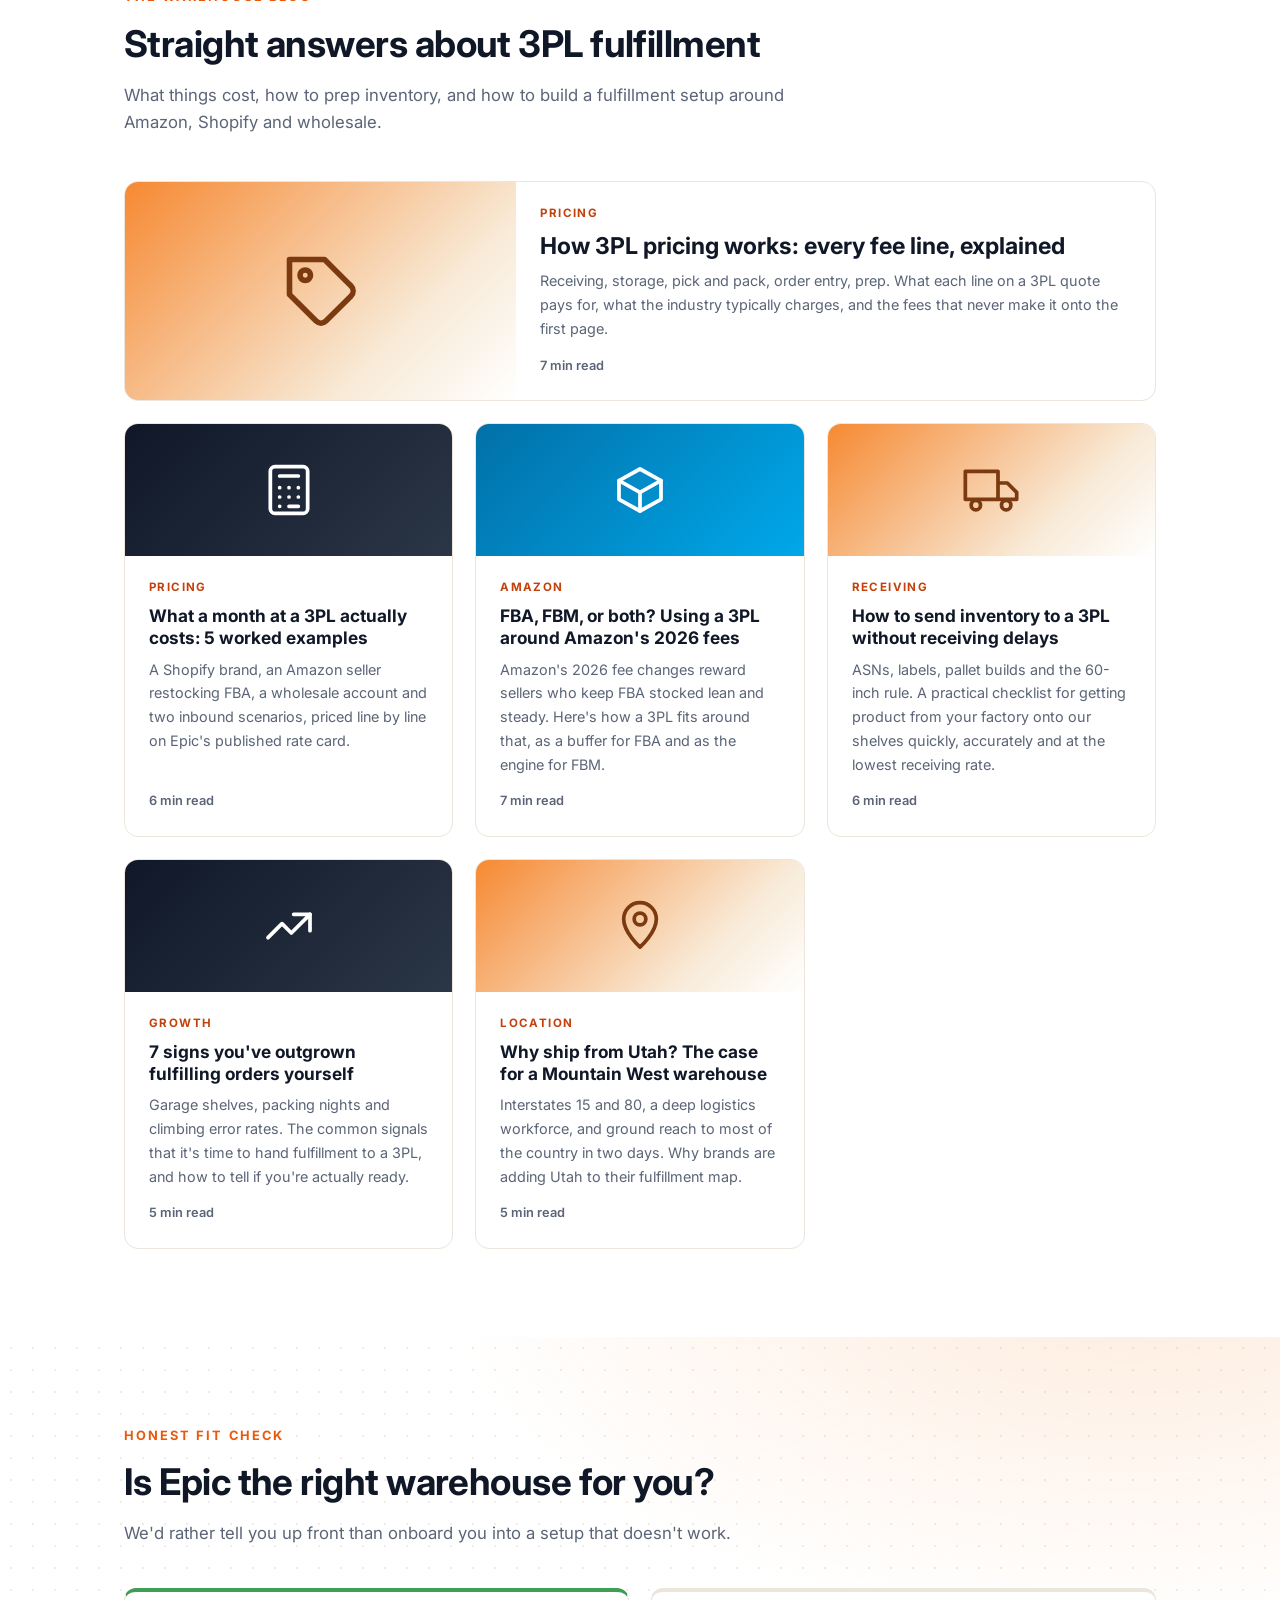
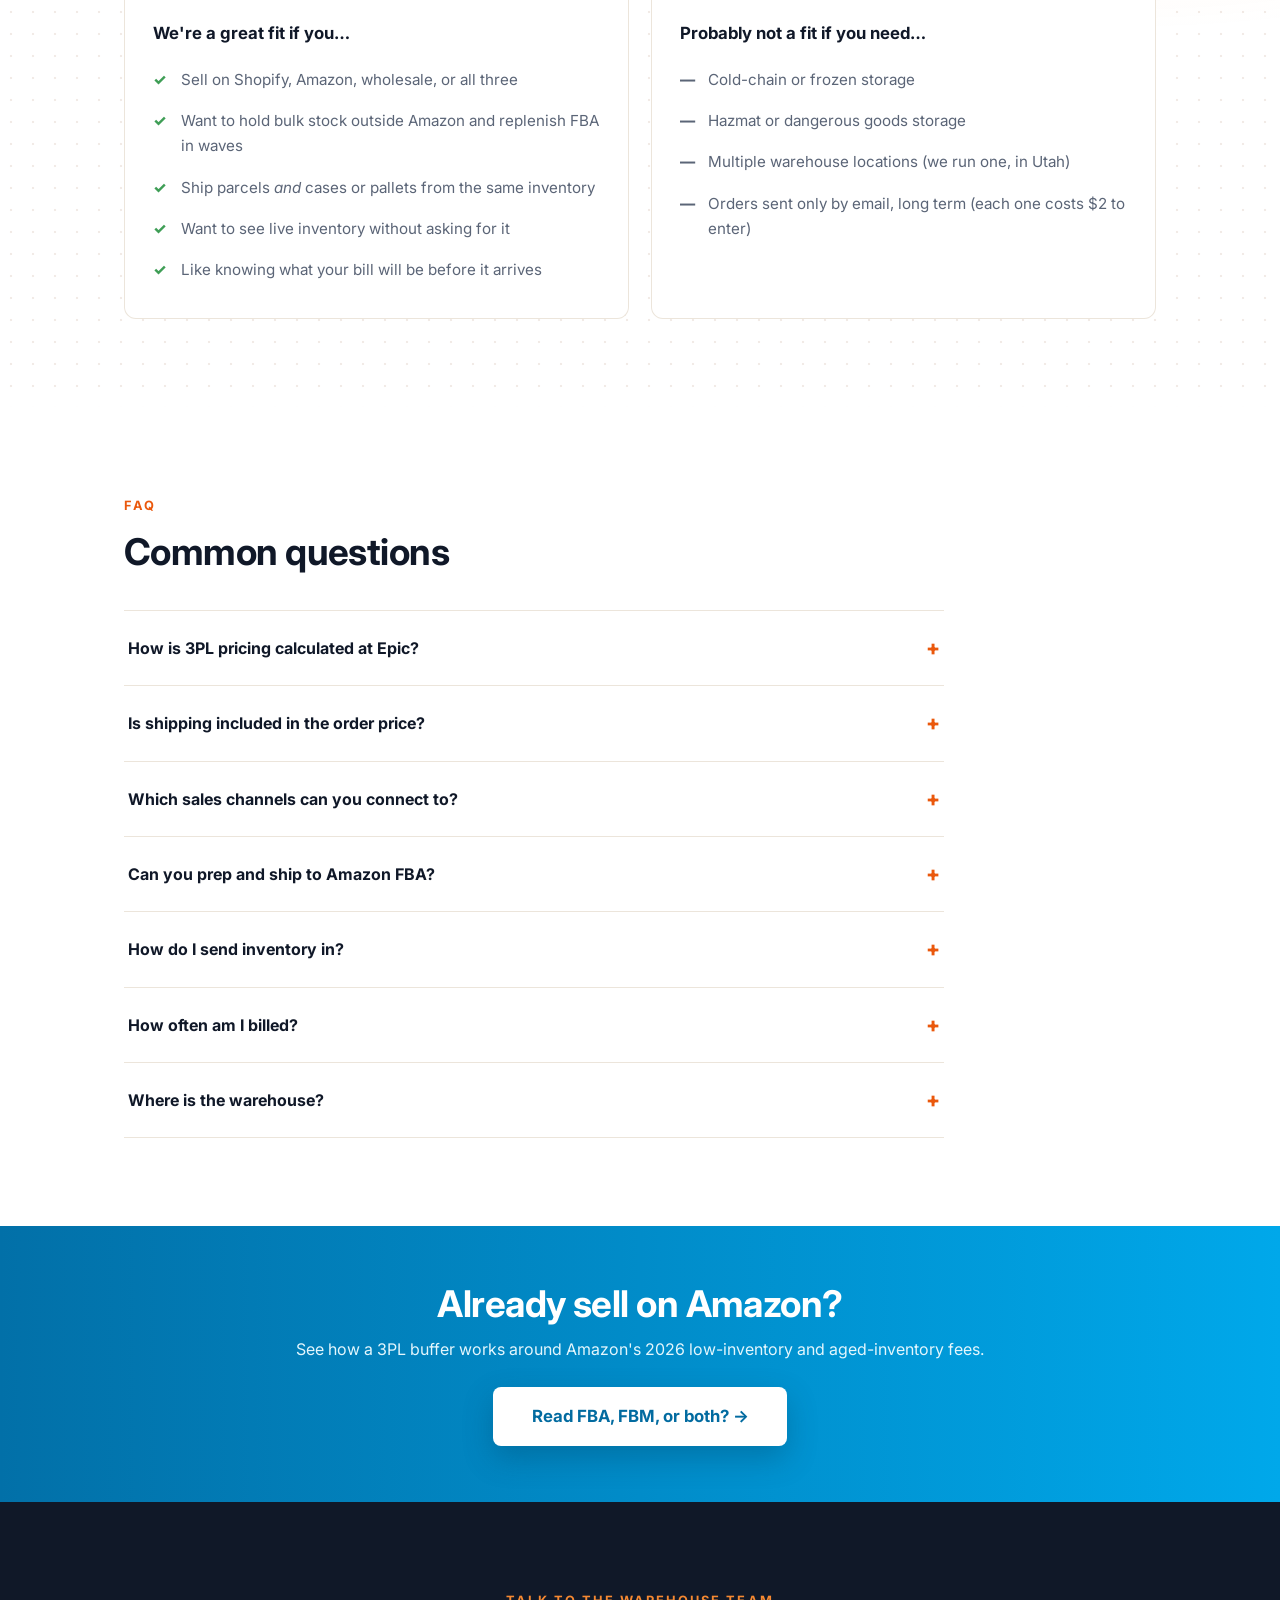
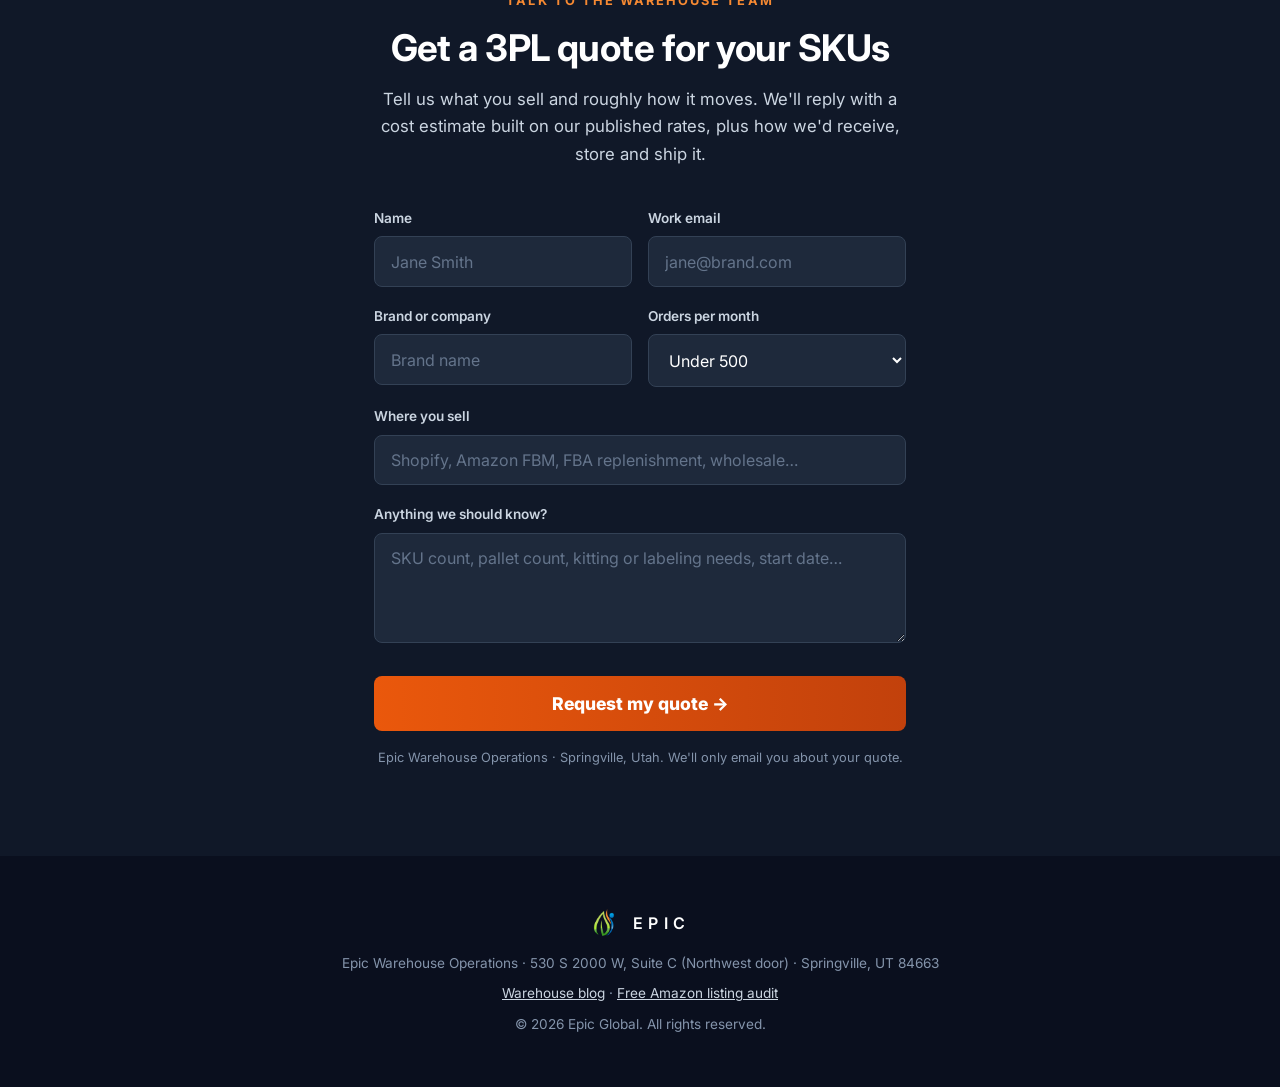
==== commit c2cd3e5d: "Move Getting started steps directly under the cost estimator Co-Authored-By: Claude Opus 5.5 <norepl" ====
--- a/index.html
+++ b/index.html
@@ -181,6 +181,19 @@
   calc();
 })();
 </script>
+<section id="how">
+  <div class="wrap">
+    <div class="kicker">Getting started</div>
+    <h2>Live in four steps</h2>
+    <div class="steps4">
+      <div class="step"><div class="k">01</div><h3>Get your quote</h3><p>Tell us your SKUs, order volume and channels. We price it on the published rate card and walk through how we'd handle it.</p></div>
+      <div class="step"><div class="k">02</div><h3>Connect your store</h3><p>We set up your ShipHero portal and connect Shopify, Amazon or your other channels, so orders flow in automatically.</p></div>
+      <div class="step"><div class="k">03</div><h3>Send inventory</h3><p>Create an ASN, label your cartons and pallets, and ship. We receive against the ASN and put everything away. <a href="/warehouse/sending-inventory-to-a-3pl.html">Inbound guide →</a></p></div>
+      <div class="step"><div class="k">04</div><h3>We ship, you watch</h3><p>We pick, pack and ship D2C, wholesale and FBA orders. You follow inventory and orders live in your portal.</p></div>
+    </div>
+    <div class="chips"><span>Works with</span><b>Shopify</b><b>Amazon</b><b>WooCommerce</b><b>UPS</b><b>FedEx</b><b>USPS</b><b>ShipHero API</b><b>+ more via ShipHero</b></div>
+  </div>
+</section>
 
 
 
@@ -219,19 +232,6 @@
   </div>
 </section>
 
-<section class="soft" id="how">
-  <div class="wrap">
-    <div class="kicker">Getting started</div>
-    <h2>Live in four steps</h2>
-    <div class="steps4">
-      <div class="step"><div class="k">01</div><h3>Get your quote</h3><p>Tell us your SKUs, order volume and channels. We price it on the published rate card and walk through how we'd handle it.</p></div>
-      <div class="step"><div class="k">02</div><h3>Connect your store</h3><p>We set up your ShipHero portal and connect Shopify, Amazon or your other channels, so orders flow in automatically.</p></div>
-      <div class="step"><div class="k">03</div><h3>Send inventory</h3><p>Create an ASN, label your cartons and pallets, and ship. We receive against the ASN and put everything away. <a href="/warehouse/sending-inventory-to-a-3pl.html">Inbound guide →</a></p></div>
-      <div class="step"><div class="k">04</div><h3>We ship, you watch</h3><p>We pick, pack and ship D2C, wholesale and FBA orders. You follow inventory and orders live in your portal.</p></div>
-    </div>
-    <div class="chips"><span>Works with</span><b>Shopify</b><b>Amazon</b><b>WooCommerce</b><b>UPS</b><b>FedEx</b><b>USPS</b><b>ShipHero API</b><b>+ more via ShipHero</b></div>
-  </div>
-</section>
 
 <section id="articles">
   <div class="wrap">
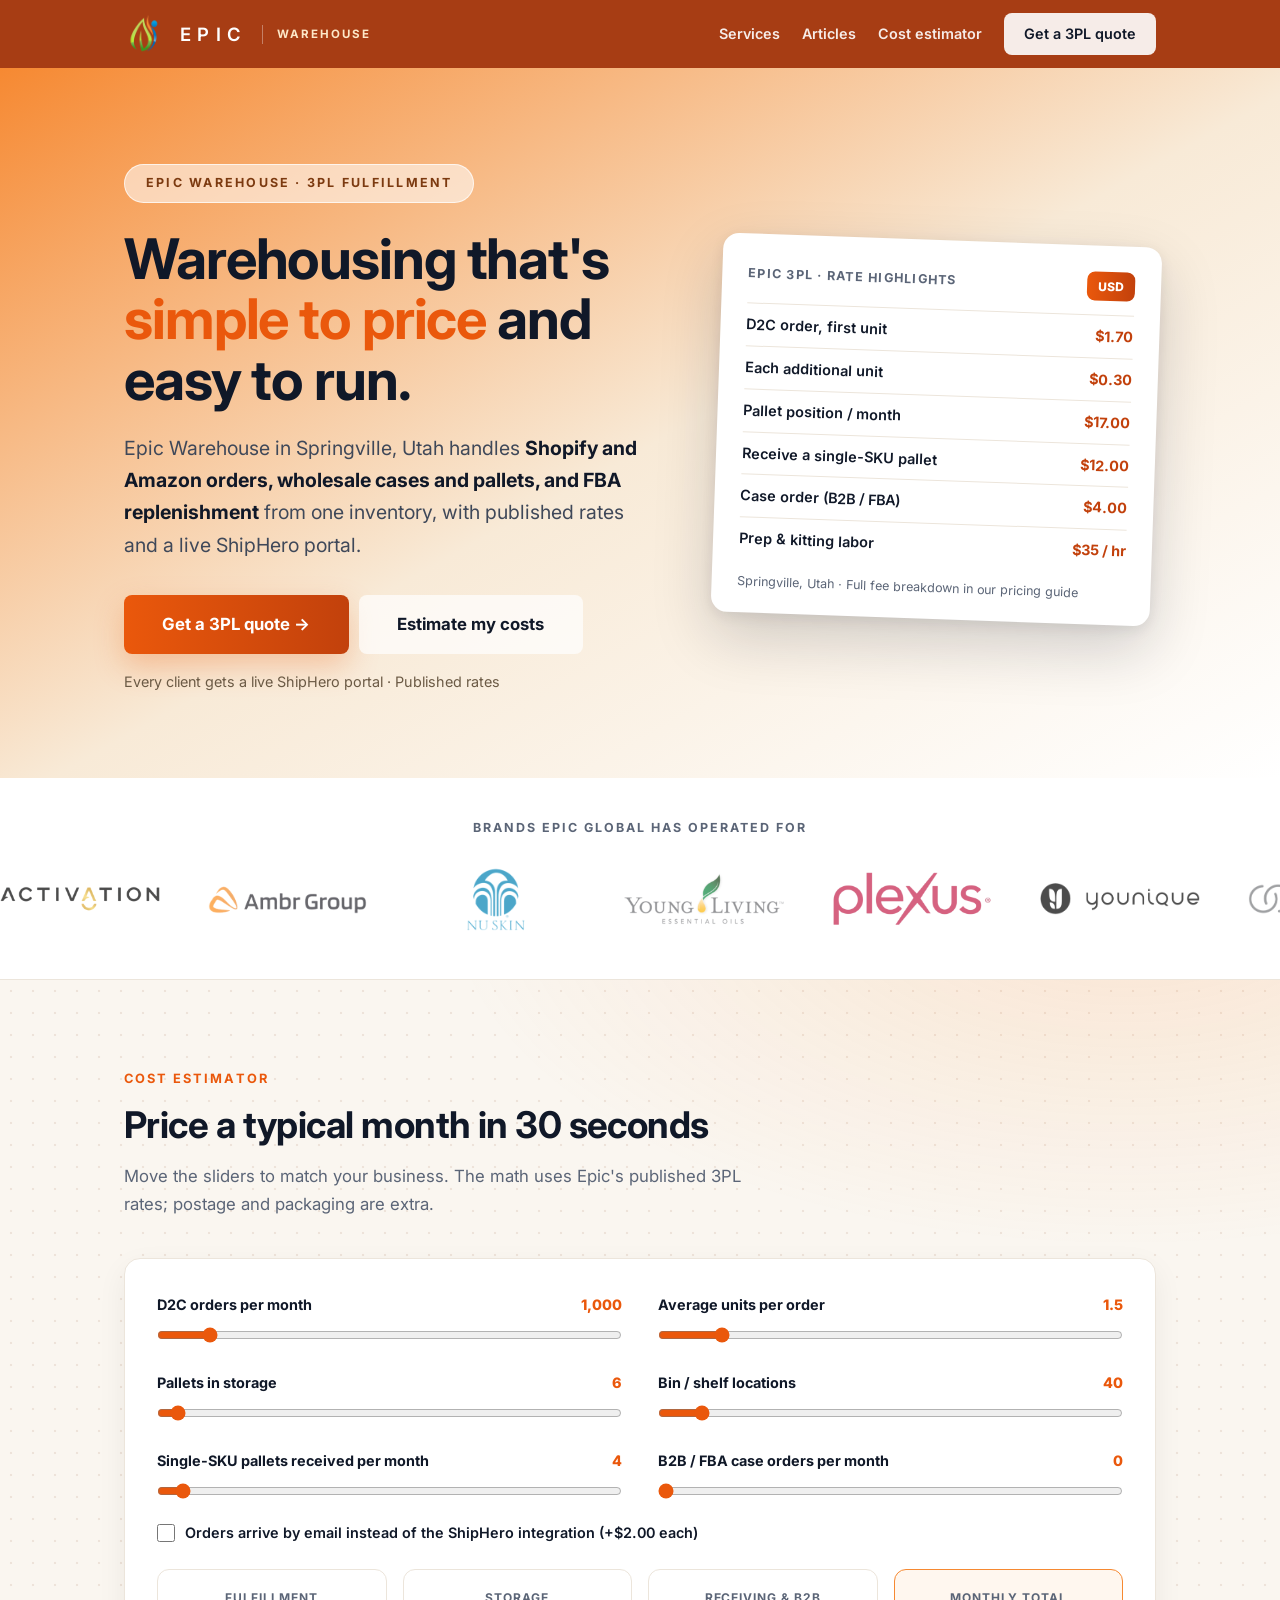
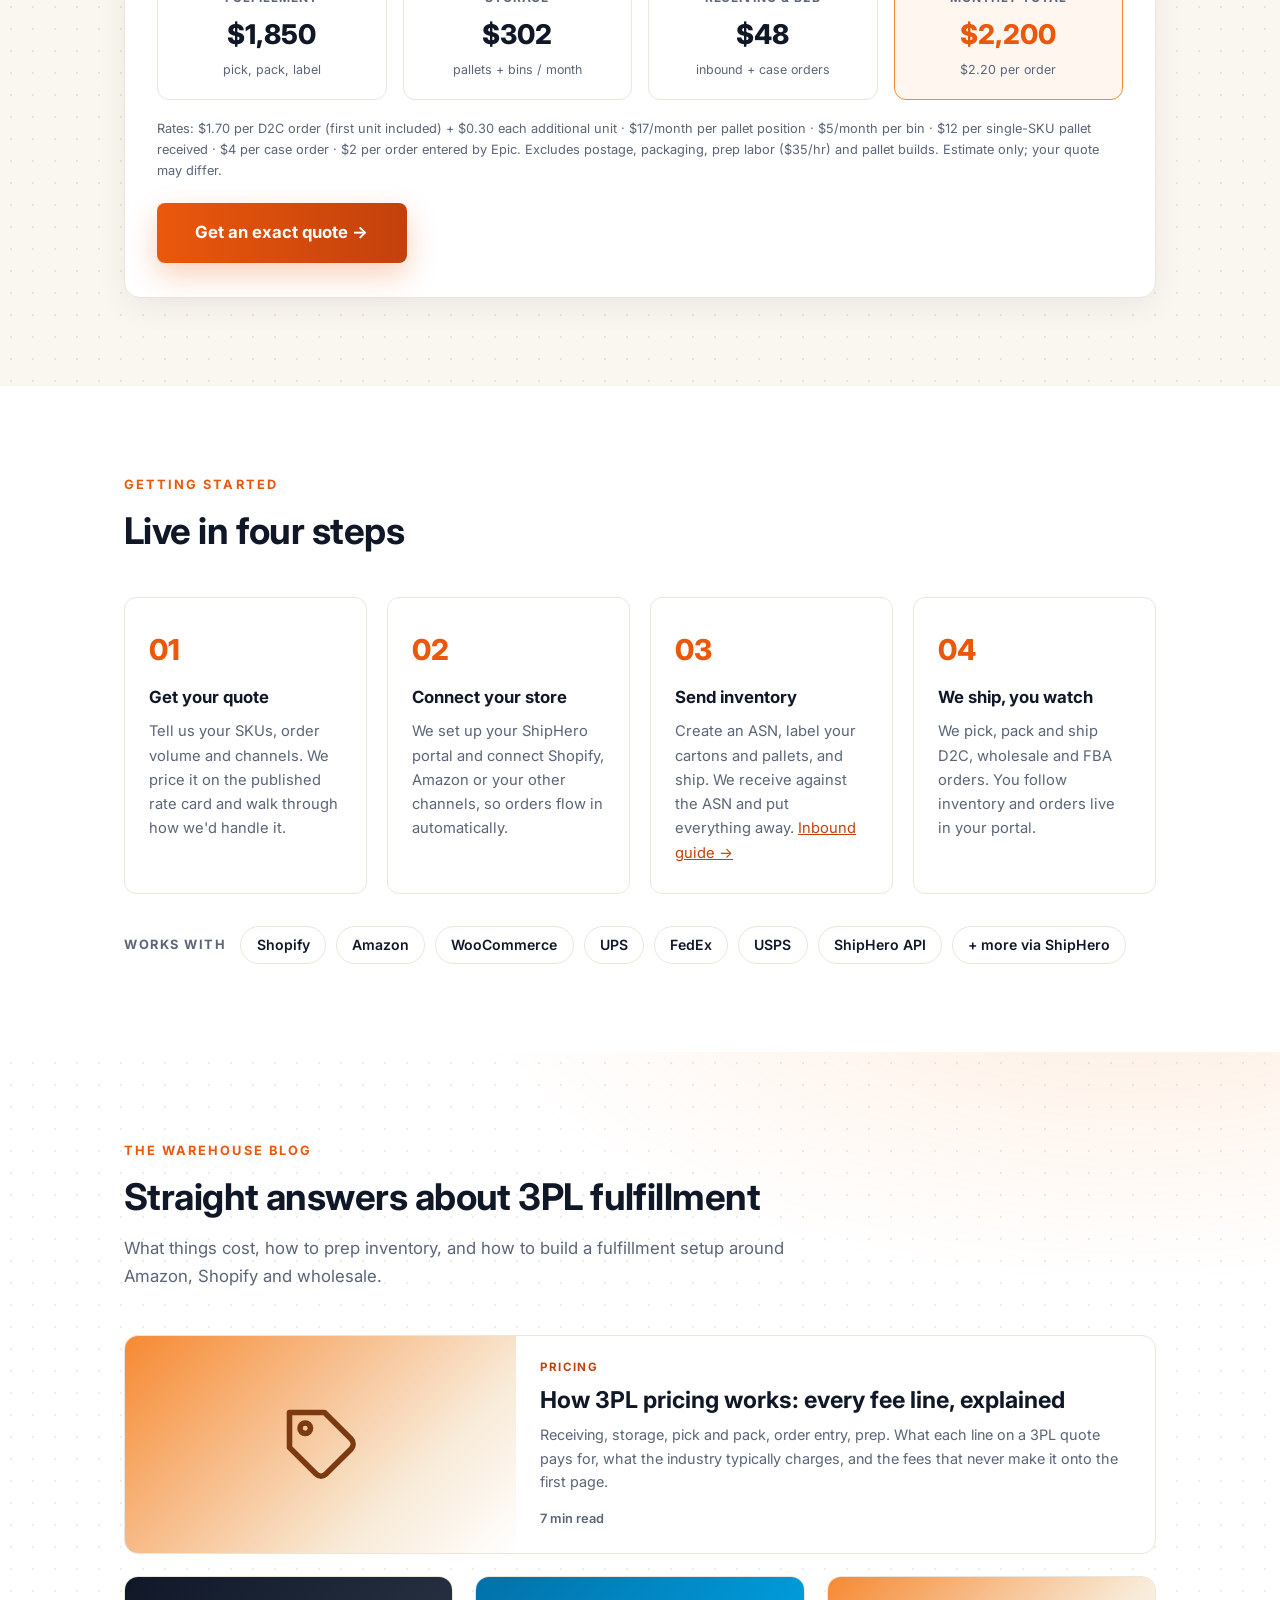
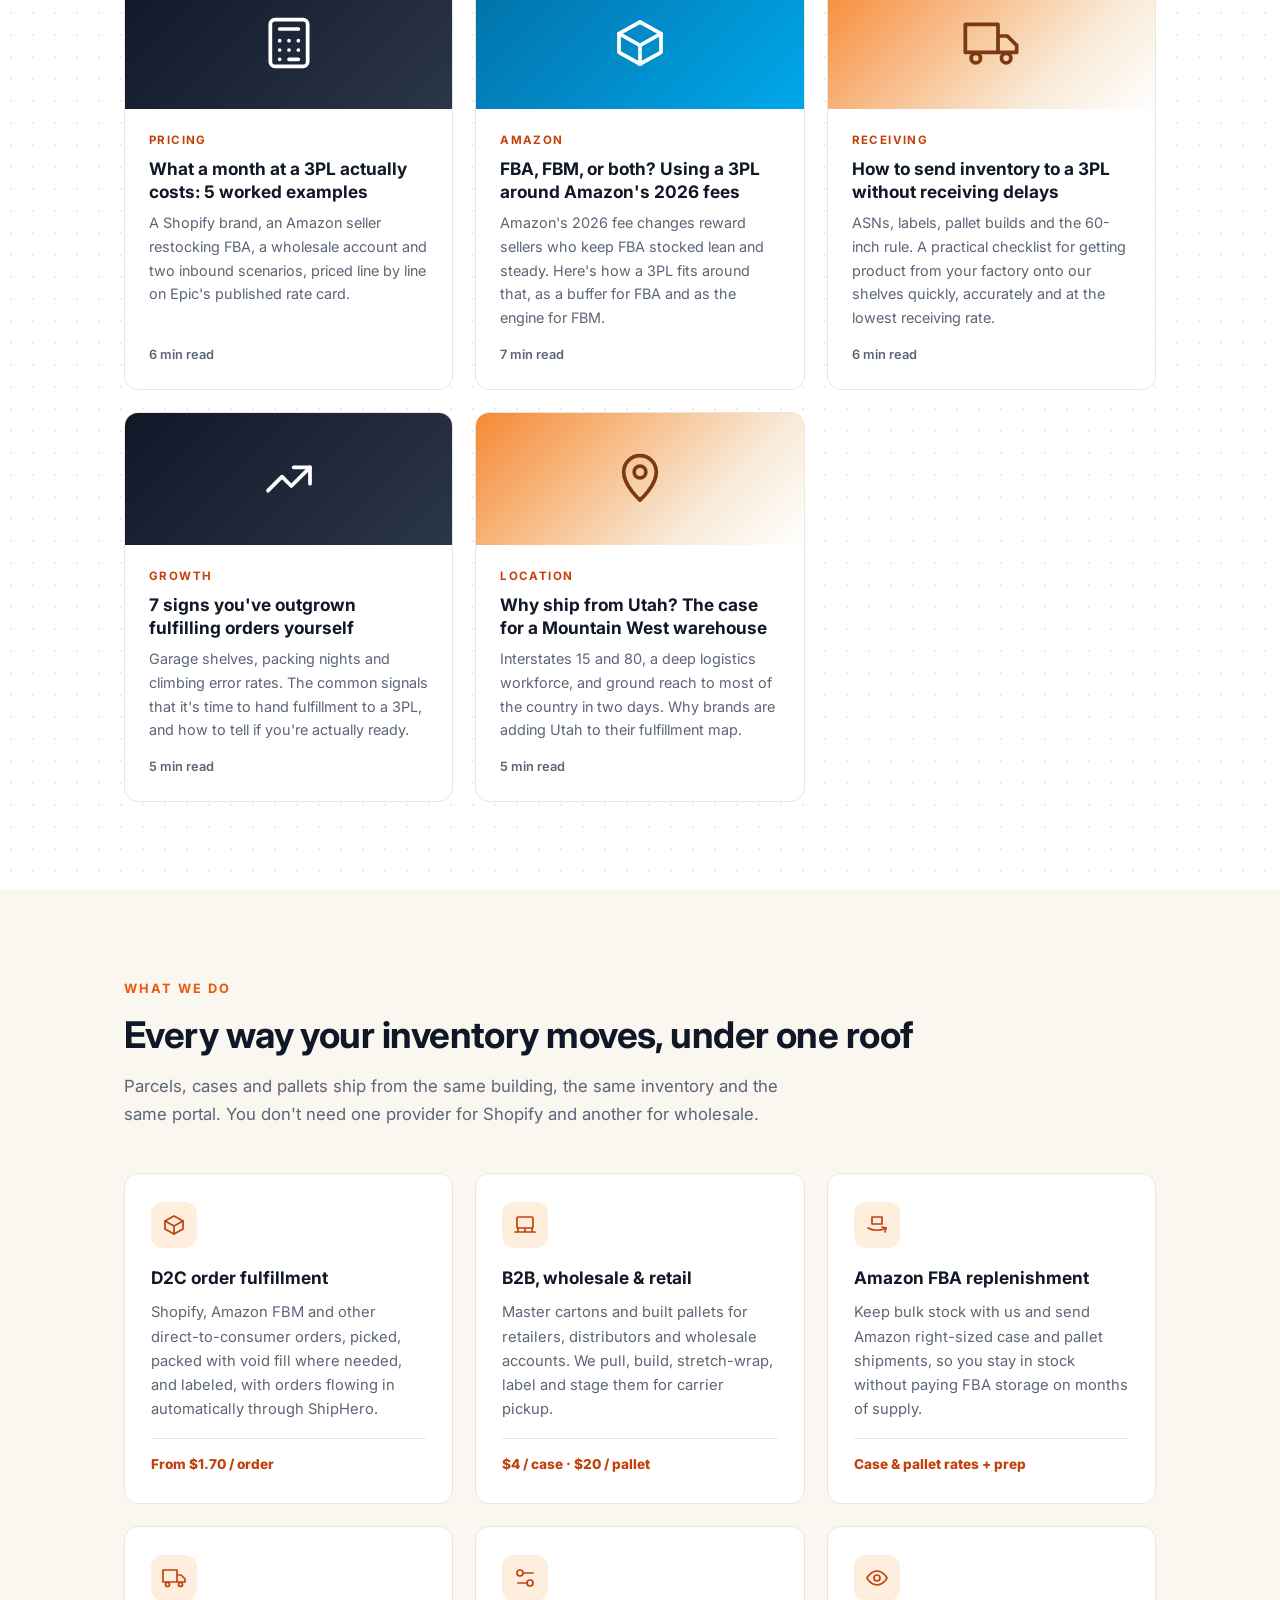
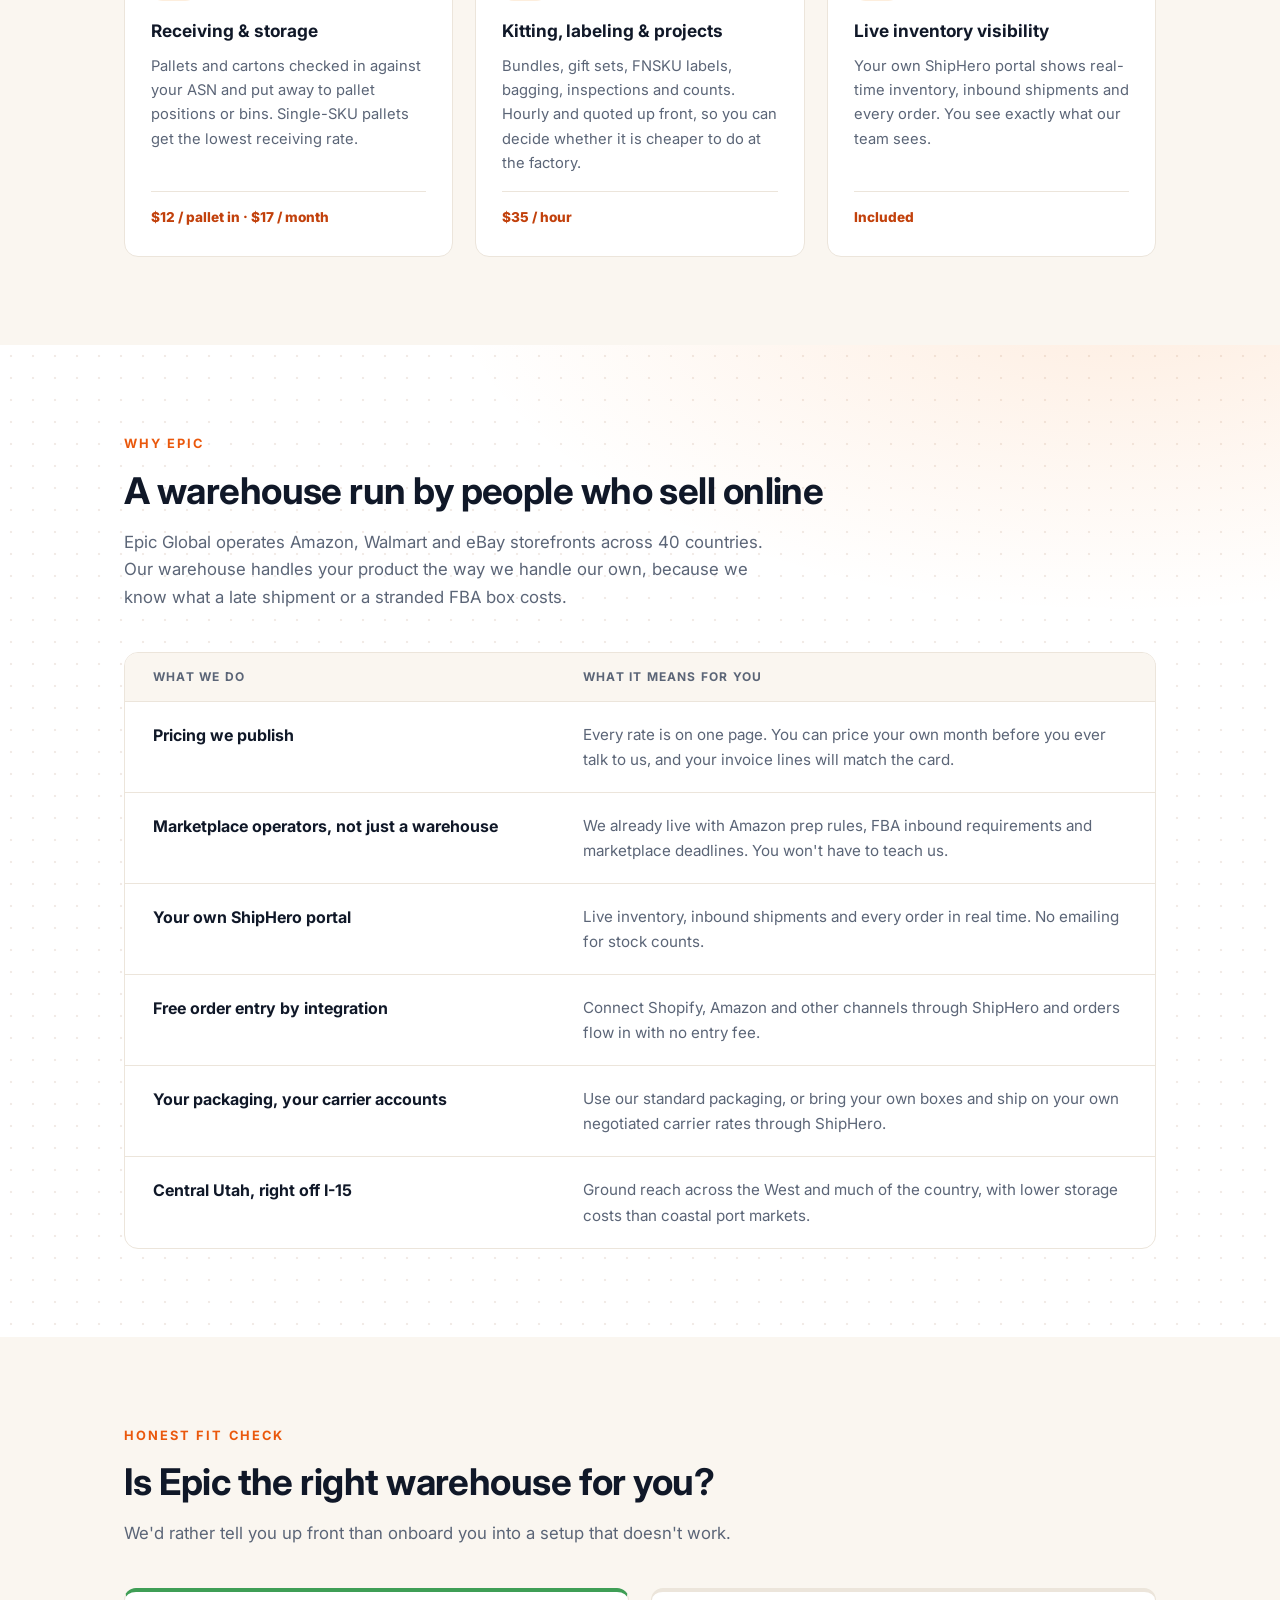
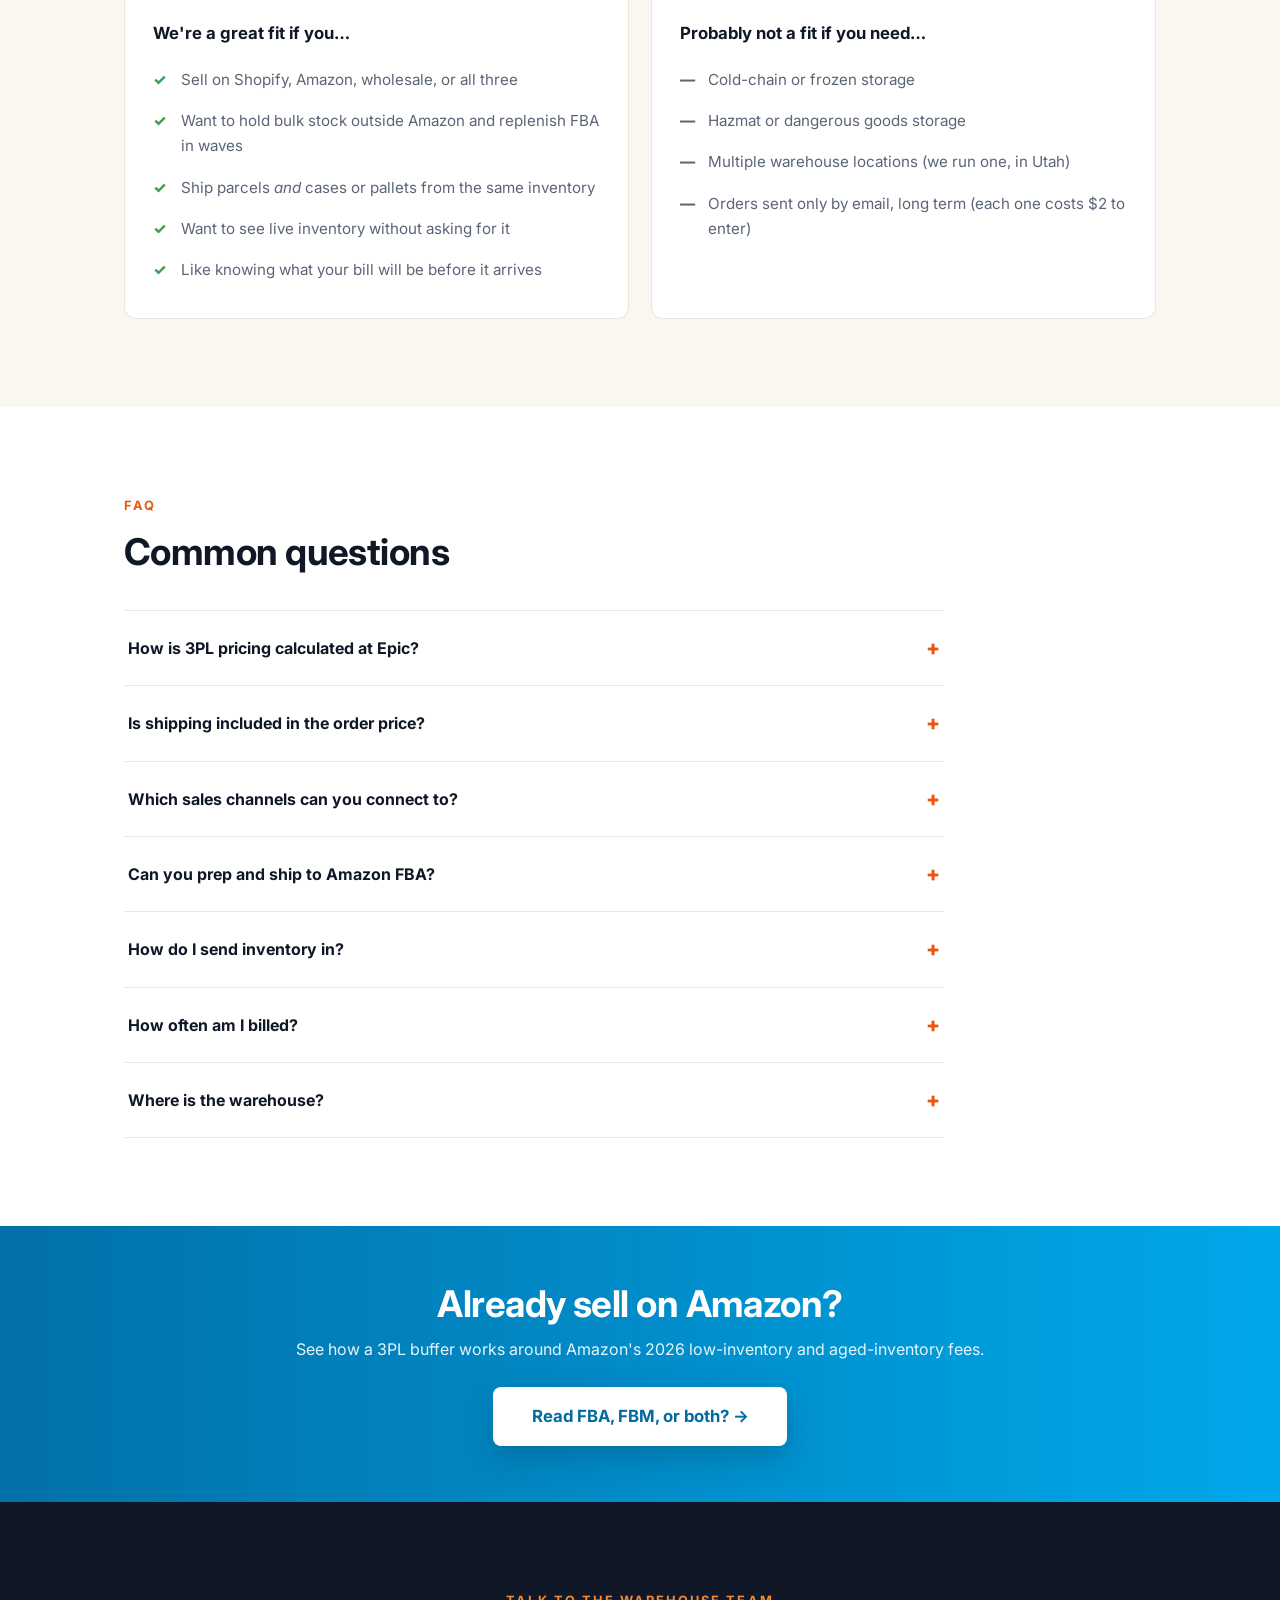
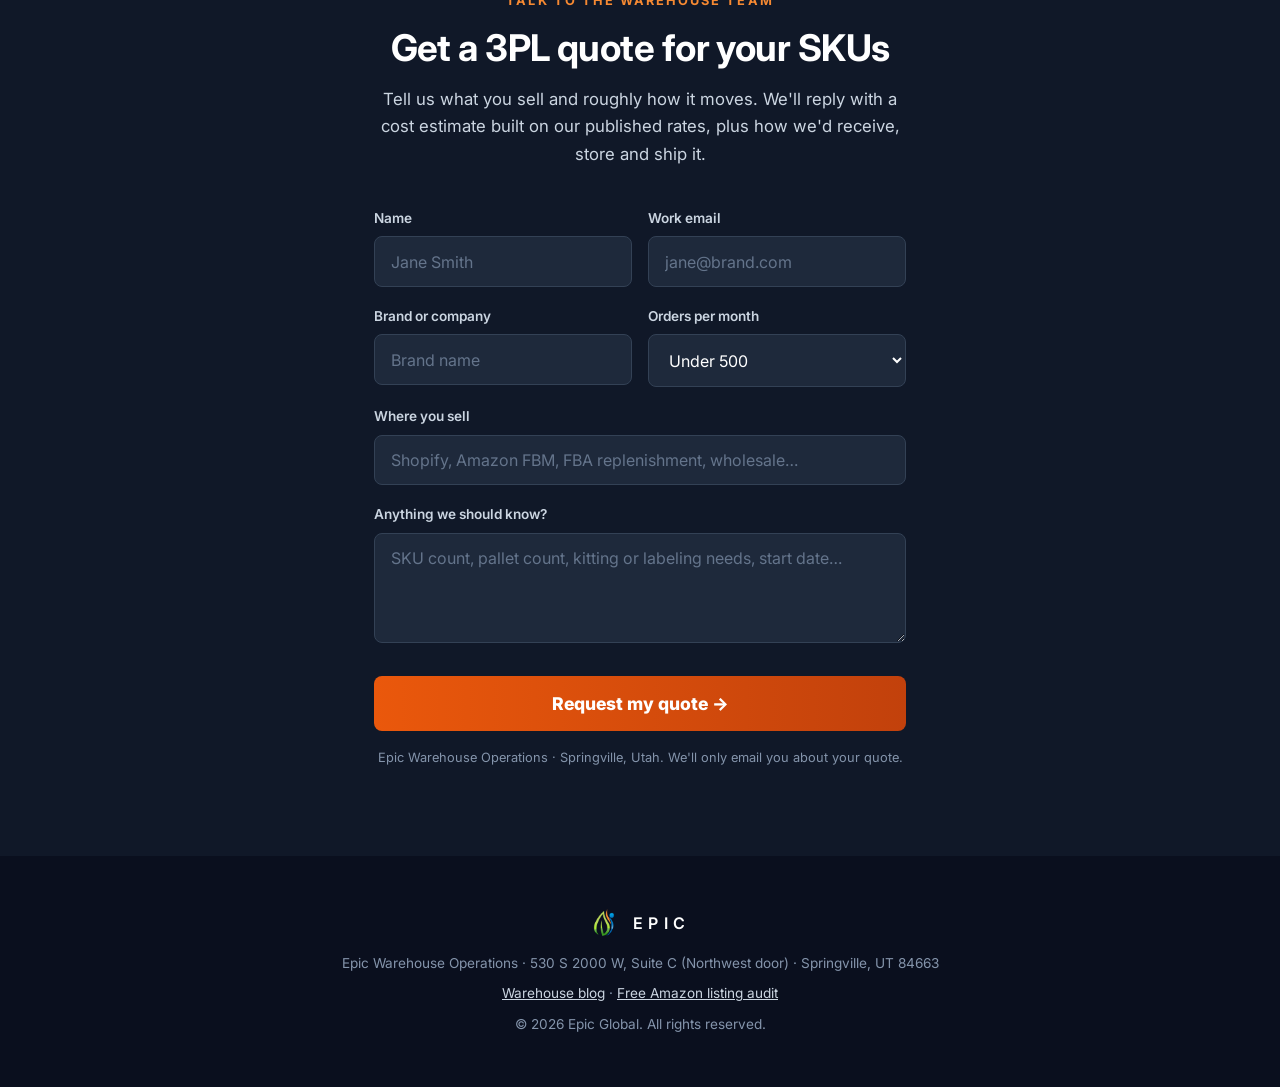
==== commit de681283: "Move blog articles under Getting started; alternate section backgrounds Co-Authored-By: Claude Opus " ====
--- a/index.html
+++ b/index.html
@@ -194,46 +194,7 @@
     <div class="chips"><span>Works with</span><b>Shopify</b><b>Amazon</b><b>WooCommerce</b><b>UPS</b><b>FedEx</b><b>USPS</b><b>ShipHero API</b><b>+ more via ShipHero</b></div>
   </div>
 </section>
-
-
-
-<section class="soft" id="services">
-  <div class="wrap">
-    <div class="kicker">What we do</div>
-    <h2>Every way your inventory moves, under one roof</h2>
-    <p class="lead">Parcels, cases and pallets ship from the same building, the same inventory and the same portal. You don't need one provider for Shopify and another for wholesale.</p>
-    <div class="svcs">
-      <div class="svc"><div class="svc-i"><svg viewBox="0 0 24 24" fill="none" stroke="currentColor" stroke-width="1.7" stroke-linecap="round" stroke-linejoin="round" aria-hidden="true"><path d="M21 8 12 3 3 8v8l9 5 9-5V8Z"/><path d="m3 8 9 5 9-5M12 13v8"/></svg></div><h3>D2C order fulfillment</h3><p>Shopify, Amazon FBM and other direct-to-consumer orders, picked, packed with void fill where needed, and labeled, with orders flowing in automatically through ShipHero.</p><div class="svc-p">From $1.70 / order</div></div>
-      <div class="svc"><div class="svc-i"><svg viewBox="0 0 24 24" fill="none" stroke="currentColor" stroke-width="1.7" stroke-linecap="round" stroke-linejoin="round" aria-hidden="true"><rect x="4" y="4" width="16" height="11" rx="1"/><path d="M2 19h20M5 15v4M12 15v4M19 15v4"/></svg></div><h3>B2B, wholesale &amp; retail</h3><p>Master cartons and built pallets for retailers, distributors and wholesale accounts. We pull, build, stretch-wrap, label and stage them for carrier pickup.</p><div class="svc-p">$4 / case · $20 / pallet</div></div>
-      <div class="svc"><div class="svc-i"><svg viewBox="0 0 24 24" fill="none" stroke="currentColor" stroke-width="1.7" stroke-linecap="round" stroke-linejoin="round" aria-hidden="true"><path d="M3 15c4.5 3 13.5 3 18 0"/><path d="m17 14 4 1-1 4"/><path d="M7 4h10v7H7z"/></svg></div><h3>Amazon FBA replenishment</h3><p>Keep bulk stock with us and send Amazon right-sized case and pallet shipments, so you stay in stock without paying FBA storage on months of supply.</p><div class="svc-p">Case &amp; pallet rates + prep</div></div>
-      <div class="svc"><div class="svc-i"><svg viewBox="0 0 24 24" fill="none" stroke="currentColor" stroke-width="1.7" stroke-linecap="round" stroke-linejoin="round" aria-hidden="true"><path d="M1 4h14v12H1zM15 9h4l4 4v3h-8"/><circle cx="5.5" cy="18.5" r="2"/><circle cx="18.5" cy="18.5" r="2"/></svg></div><h3>Receiving &amp; storage</h3><p>Pallets and cartons checked in against your ASN and put away to pallet positions or bins. Single-SKU pallets get the lowest receiving rate.</p><div class="svc-p">$12 / pallet in · $17 / month</div></div>
-      <div class="svc"><div class="svc-i"><svg viewBox="0 0 24 24" fill="none" stroke="currentColor" stroke-width="1.7" stroke-linecap="round" stroke-linejoin="round" aria-hidden="true"><path d="M20 7h-9M14 17H5"/><circle cx="17" cy="17" r="3"/><circle cx="7" cy="7" r="3"/></svg></div><h3>Kitting, labeling &amp; projects</h3><p>Bundles, gift sets, FNSKU labels, bagging, inspections and counts. Hourly and quoted up front, so you can decide whether it is cheaper to do at the factory.</p><div class="svc-p">$35 / hour</div></div>
-      <div class="svc"><div class="svc-i"><svg viewBox="0 0 24 24" fill="none" stroke="currentColor" stroke-width="1.7" stroke-linecap="round" stroke-linejoin="round" aria-hidden="true"><path d="M2 12s3.6-7 10-7 10 7 10 7-3.6 7-10 7S2 12 2 12Z"/><circle cx="12" cy="12" r="3"/></svg></div><h3>Live inventory visibility</h3><p>Your own ShipHero portal shows real-time inventory, inbound shipments and every order. You see exactly what our team sees.</p><div class="svc-p">Included</div></div>
-
-    </div>
-  </div>
-</section>
-
-<section class="tex" id="why">
-  <div class="wrap">
-    <div class="kicker">Why Epic</div>
-    <h2>A warehouse run by people who sell online</h2>
-    <p class="lead">Epic Global operates Amazon, Walmart and eBay storefronts across 40 countries. Our warehouse handles your product the way we handle our own, because we know what a late shipment or a stranded FBA box costs.</p>
-    <div class="why">
-      <div class="why-row why-head"><span>What we do</span><span>What it means for you</span></div>
-      <div class="why-row"><h3>Pricing we publish</h3><p>Every rate is on one page. You can price your own month before you ever talk to us, and your invoice lines will match the card.</p></div>
-      <div class="why-row"><h3>Marketplace operators, not just a warehouse</h3><p>We already live with Amazon prep rules, FBA inbound requirements and marketplace deadlines. You won't have to teach us.</p></div>
-      <div class="why-row"><h3>Your own ShipHero portal</h3><p>Live inventory, inbound shipments and every order in real time. No emailing for stock counts.</p></div>
-      <div class="why-row"><h3>Free order entry by integration</h3><p>Connect Shopify, Amazon and other channels through ShipHero and orders flow in with no entry fee.</p></div>
-      <div class="why-row"><h3>Your packaging, your carrier accounts</h3><p>Use our standard packaging, or bring your own boxes and ship on your own negotiated carrier rates through ShipHero.</p></div>
-      <div class="why-row"><h3>Central Utah, right off I-15</h3><p>Ground reach across the West and much of the country, with lower storage costs than coastal port markets.</p></div>
-
-    </div>
-  </div>
-</section>
-
-
-<section id="articles">
+<section class="tex" id="articles">
   <div class="wrap">
     <div class="kicker">The warehouse blog</div>
     <h2>Straight answers about 3PL fulfillment</h2>
@@ -265,7 +226,46 @@
 
 
 
-<section class="tex" id="fit">
+<section class="soft" id="services">
+  <div class="wrap">
+    <div class="kicker">What we do</div>
+    <h2>Every way your inventory moves, under one roof</h2>
+    <p class="lead">Parcels, cases and pallets ship from the same building, the same inventory and the same portal. You don't need one provider for Shopify and another for wholesale.</p>
+    <div class="svcs">
+      <div class="svc"><div class="svc-i"><svg viewBox="0 0 24 24" fill="none" stroke="currentColor" stroke-width="1.7" stroke-linecap="round" stroke-linejoin="round" aria-hidden="true"><path d="M21 8 12 3 3 8v8l9 5 9-5V8Z"/><path d="m3 8 9 5 9-5M12 13v8"/></svg></div><h3>D2C order fulfillment</h3><p>Shopify, Amazon FBM and other direct-to-consumer orders, picked, packed with void fill where needed, and labeled, with orders flowing in automatically through ShipHero.</p><div class="svc-p">From $1.70 / order</div></div>
+      <div class="svc"><div class="svc-i"><svg viewBox="0 0 24 24" fill="none" stroke="currentColor" stroke-width="1.7" stroke-linecap="round" stroke-linejoin="round" aria-hidden="true"><rect x="4" y="4" width="16" height="11" rx="1"/><path d="M2 19h20M5 15v4M12 15v4M19 15v4"/></svg></div><h3>B2B, wholesale &amp; retail</h3><p>Master cartons and built pallets for retailers, distributors and wholesale accounts. We pull, build, stretch-wrap, label and stage them for carrier pickup.</p><div class="svc-p">$4 / case · $20 / pallet</div></div>
+      <div class="svc"><div class="svc-i"><svg viewBox="0 0 24 24" fill="none" stroke="currentColor" stroke-width="1.7" stroke-linecap="round" stroke-linejoin="round" aria-hidden="true"><path d="M3 15c4.5 3 13.5 3 18 0"/><path d="m17 14 4 1-1 4"/><path d="M7 4h10v7H7z"/></svg></div><h3>Amazon FBA replenishment</h3><p>Keep bulk stock with us and send Amazon right-sized case and pallet shipments, so you stay in stock without paying FBA storage on months of supply.</p><div class="svc-p">Case &amp; pallet rates + prep</div></div>
+      <div class="svc"><div class="svc-i"><svg viewBox="0 0 24 24" fill="none" stroke="currentColor" stroke-width="1.7" stroke-linecap="round" stroke-linejoin="round" aria-hidden="true"><path d="M1 4h14v12H1zM15 9h4l4 4v3h-8"/><circle cx="5.5" cy="18.5" r="2"/><circle cx="18.5" cy="18.5" r="2"/></svg></div><h3>Receiving &amp; storage</h3><p>Pallets and cartons checked in against your ASN and put away to pallet positions or bins. Single-SKU pallets get the lowest receiving rate.</p><div class="svc-p">$12 / pallet in · $17 / month</div></div>
+      <div class="svc"><div class="svc-i"><svg viewBox="0 0 24 24" fill="none" stroke="currentColor" stroke-width="1.7" stroke-linecap="round" stroke-linejoin="round" aria-hidden="true"><path d="M20 7h-9M14 17H5"/><circle cx="17" cy="17" r="3"/><circle cx="7" cy="7" r="3"/></svg></div><h3>Kitting, labeling &amp; projects</h3><p>Bundles, gift sets, FNSKU labels, bagging, inspections and counts. Hourly and quoted up front, so you can decide whether it is cheaper to do at the factory.</p><div class="svc-p">$35 / hour</div></div>
+      <div class="svc"><div class="svc-i"><svg viewBox="0 0 24 24" fill="none" stroke="currentColor" stroke-width="1.7" stroke-linecap="round" stroke-linejoin="round" aria-hidden="true"><path d="M2 12s3.6-7 10-7 10 7 10 7-3.6 7-10 7S2 12 2 12Z"/><circle cx="12" cy="12" r="3"/></svg></div><h3>Live inventory visibility</h3><p>Your own ShipHero portal shows real-time inventory, inbound shipments and every order. You see exactly what our team sees.</p><div class="svc-p">Included</div></div>
+
+    </div>
+  </div>
+</section>
+
+<section class="tex" id="why">
+  <div class="wrap">
+    <div class="kicker">Why Epic</div>
+    <h2>A warehouse run by people who sell online</h2>
+    <p class="lead">Epic Global operates Amazon, Walmart and eBay storefronts across 40 countries. Our warehouse handles your product the way we handle our own, because we know what a late shipment or a stranded FBA box costs.</p>
+    <div class="why">
+      <div class="why-row why-head"><span>What we do</span><span>What it means for you</span></div>
+      <div class="why-row"><h3>Pricing we publish</h3><p>Every rate is on one page. You can price your own month before you ever talk to us, and your invoice lines will match the card.</p></div>
+      <div class="why-row"><h3>Marketplace operators, not just a warehouse</h3><p>We already live with Amazon prep rules, FBA inbound requirements and marketplace deadlines. You won't have to teach us.</p></div>
+      <div class="why-row"><h3>Your own ShipHero portal</h3><p>Live inventory, inbound shipments and every order in real time. No emailing for stock counts.</p></div>
+      <div class="why-row"><h3>Free order entry by integration</h3><p>Connect Shopify, Amazon and other channels through ShipHero and orders flow in with no entry fee.</p></div>
+      <div class="why-row"><h3>Your packaging, your carrier accounts</h3><p>Use our standard packaging, or bring your own boxes and ship on your own negotiated carrier rates through ShipHero.</p></div>
+      <div class="why-row"><h3>Central Utah, right off I-15</h3><p>Ground reach across the West and much of the country, with lower storage costs than coastal port markets.</p></div>
+
+    </div>
+  </div>
+</section>
+
+
+
+
+
+<section class="soft" id="fit">
   <div class="wrap">
     <div class="kicker">Honest fit check</div>
     <h2>Is Epic the right warehouse for you?</h2>
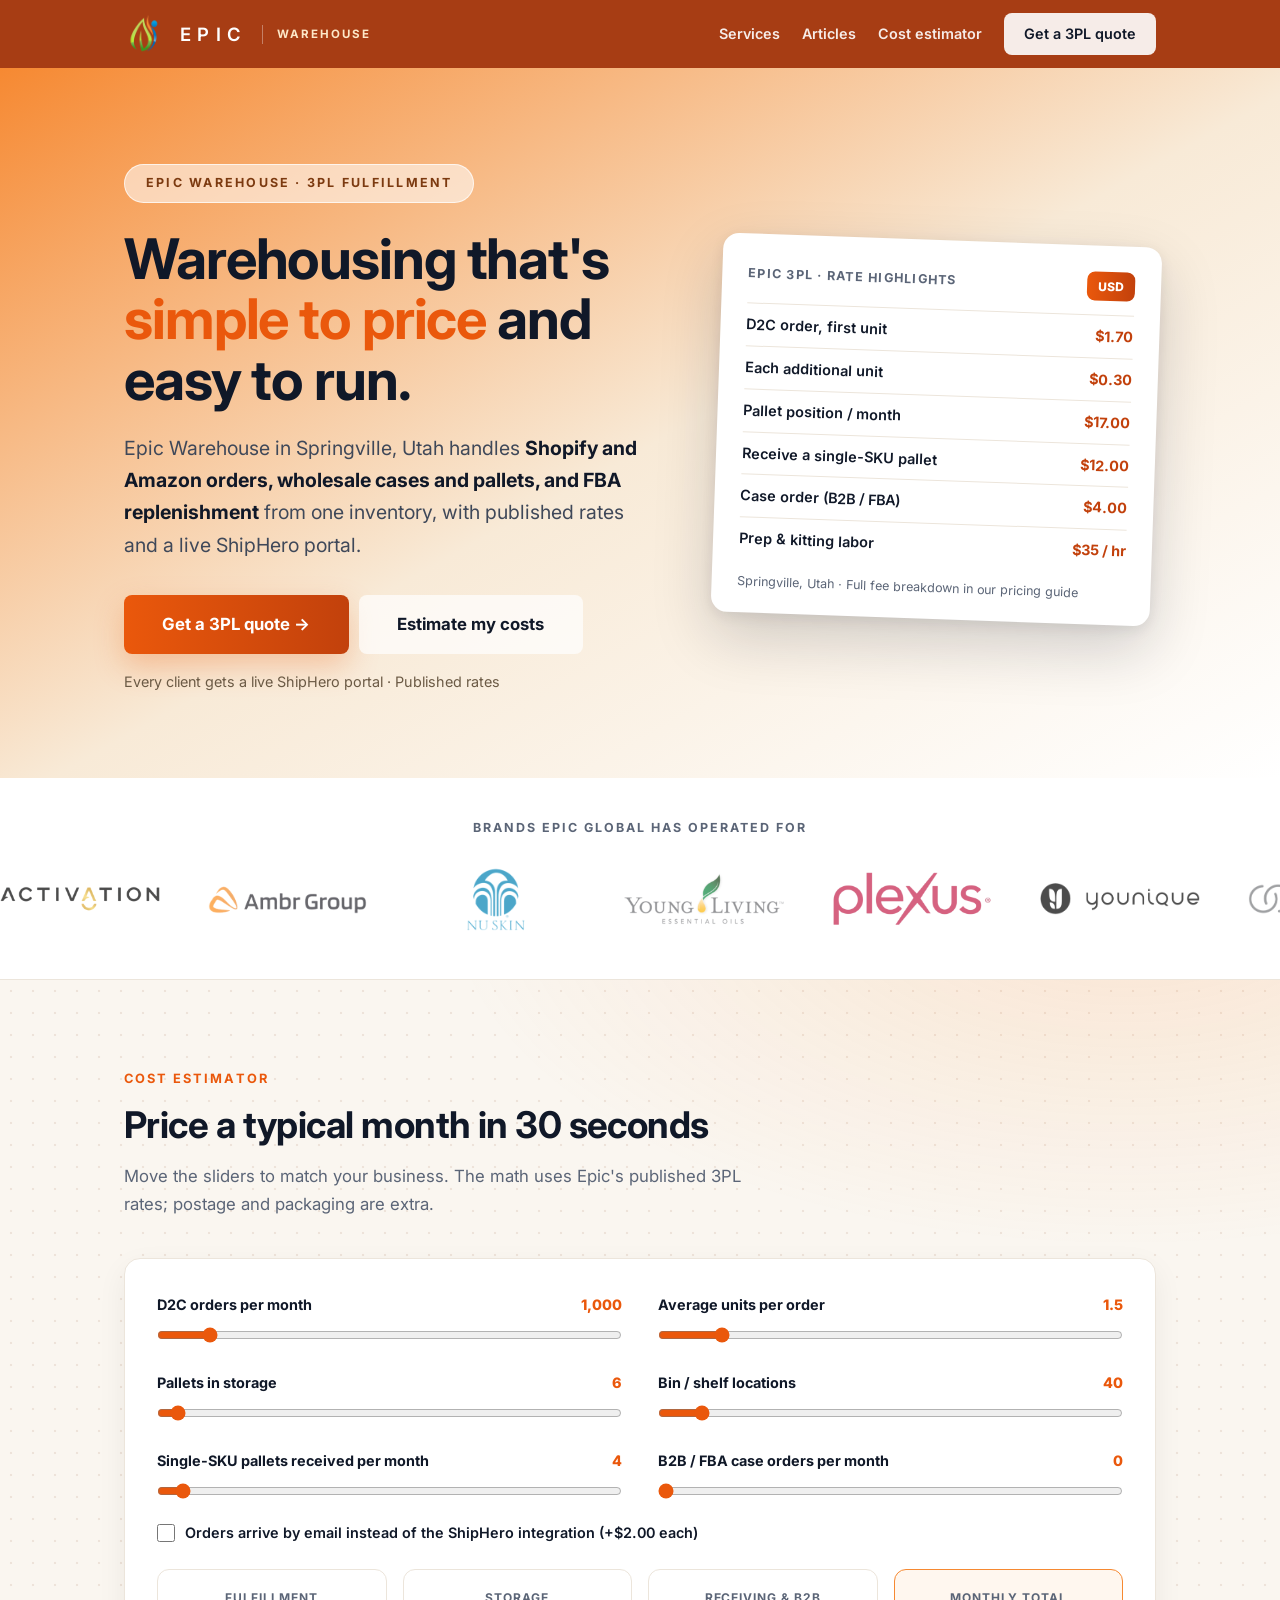
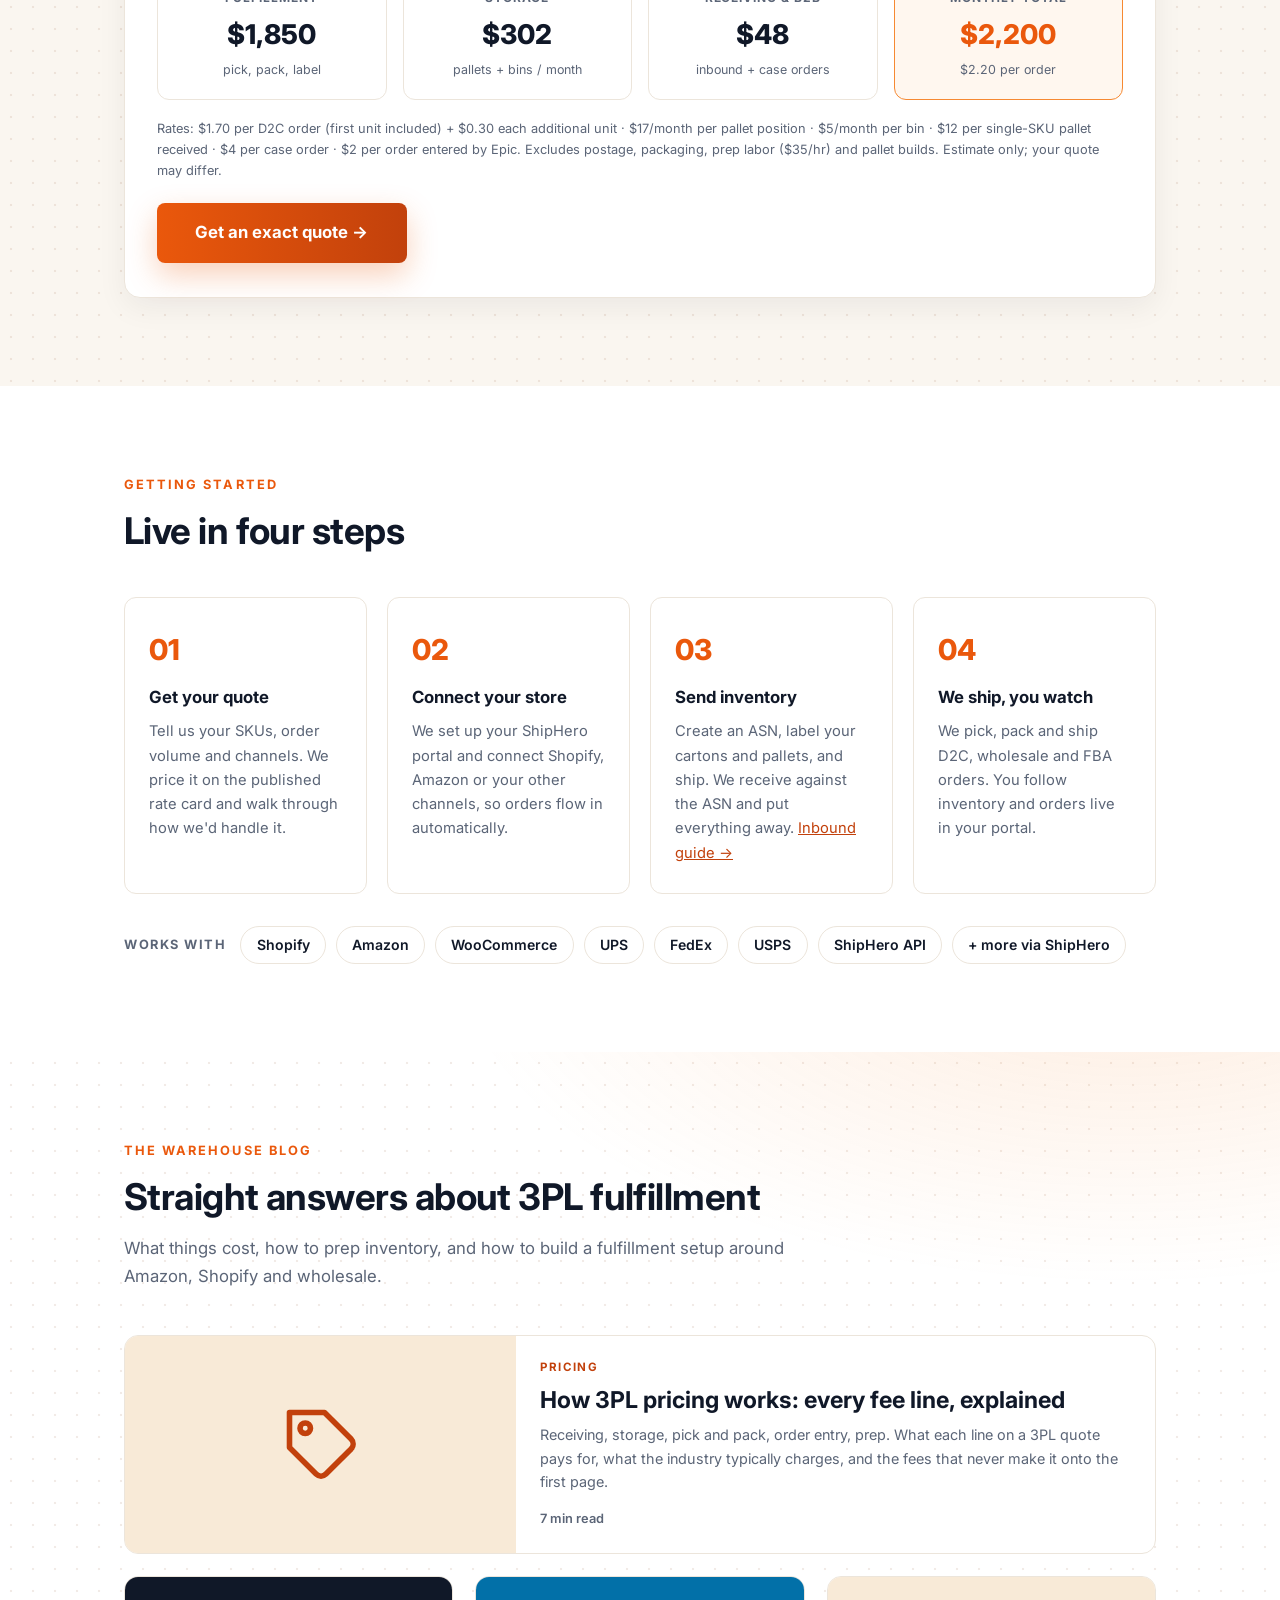
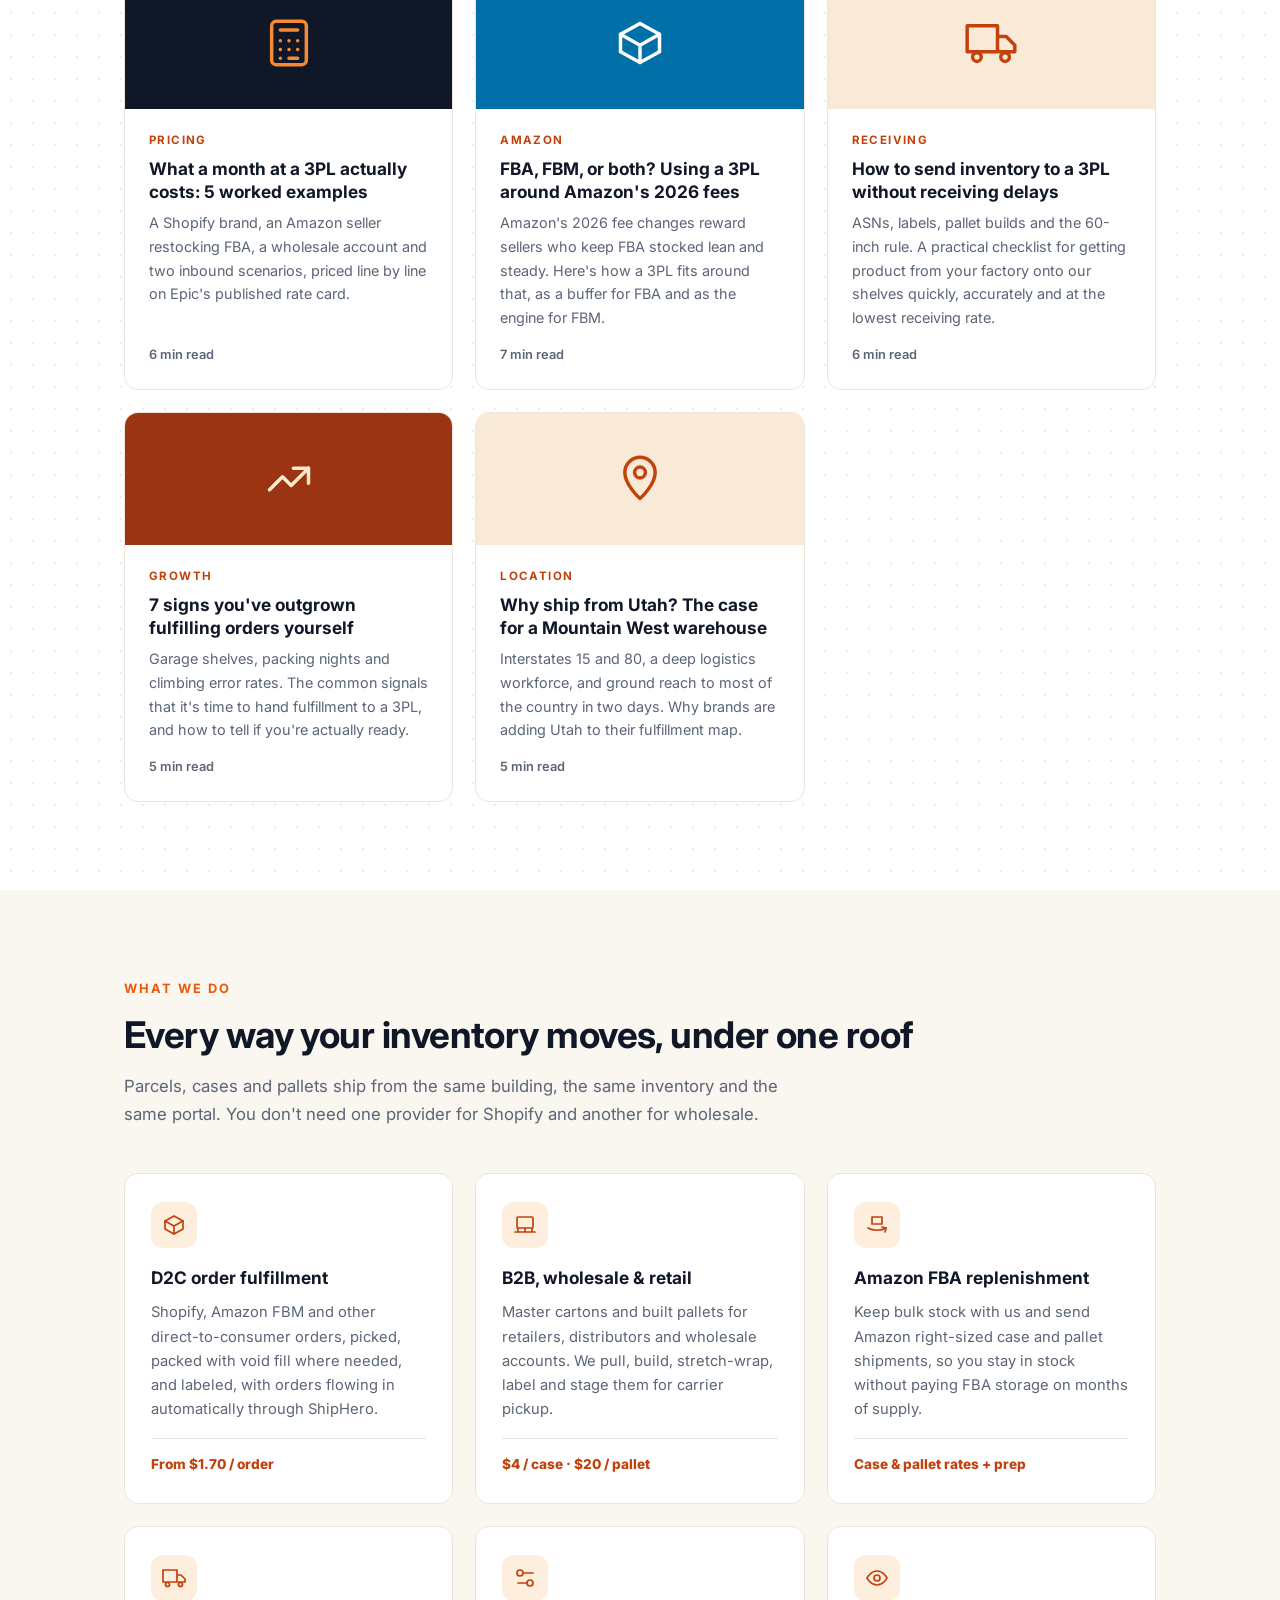
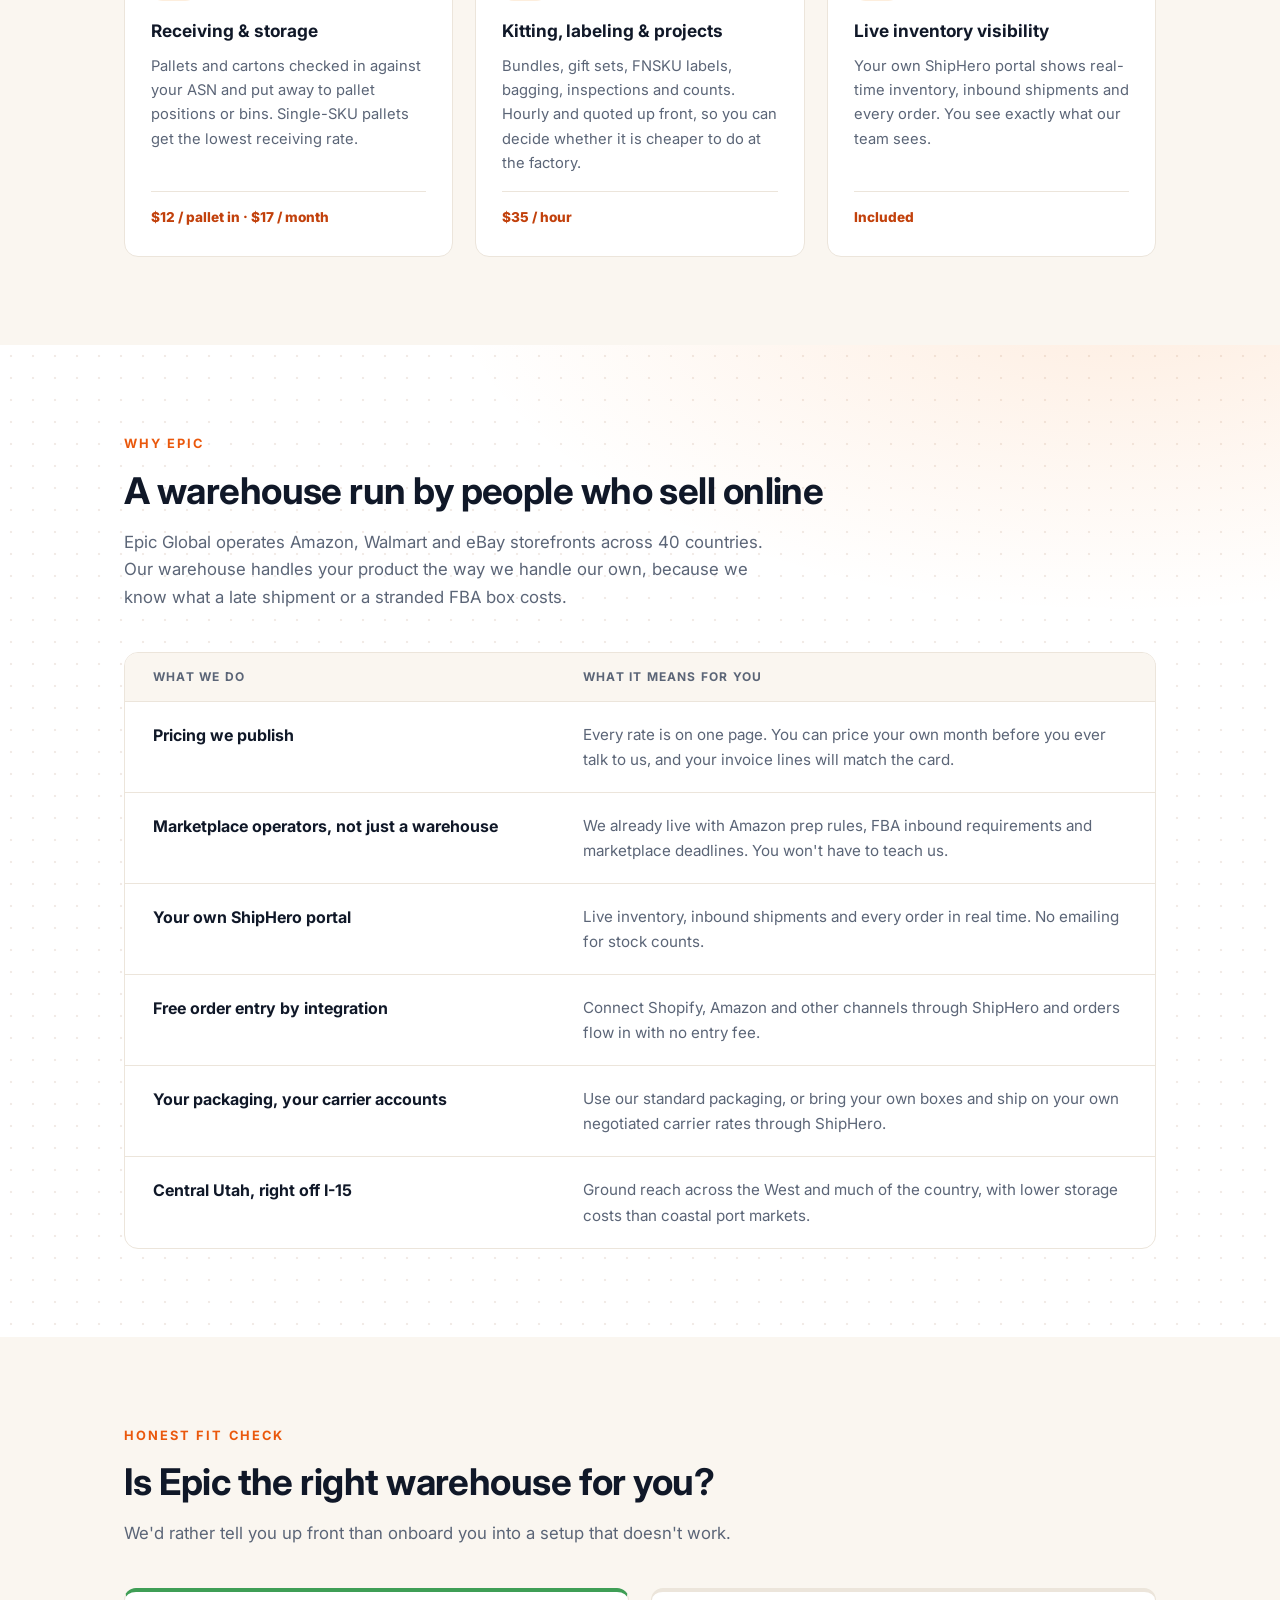
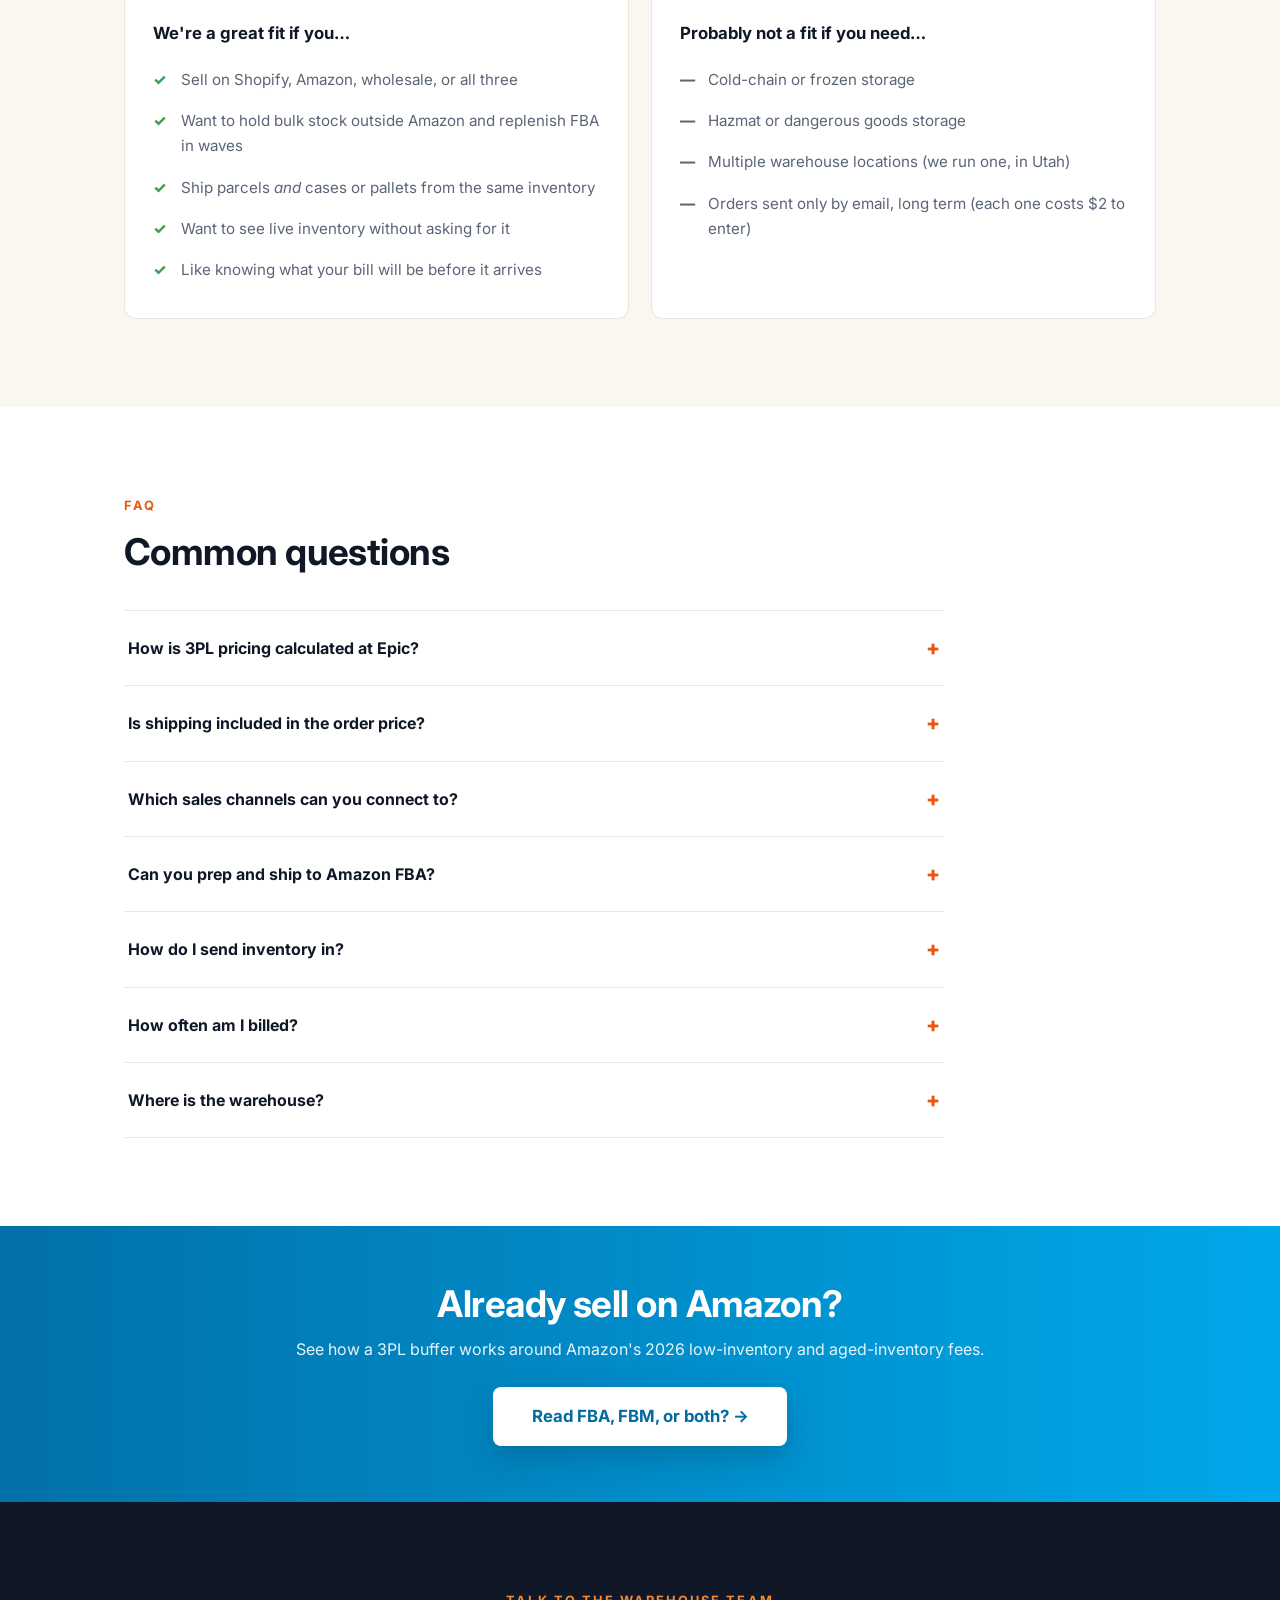
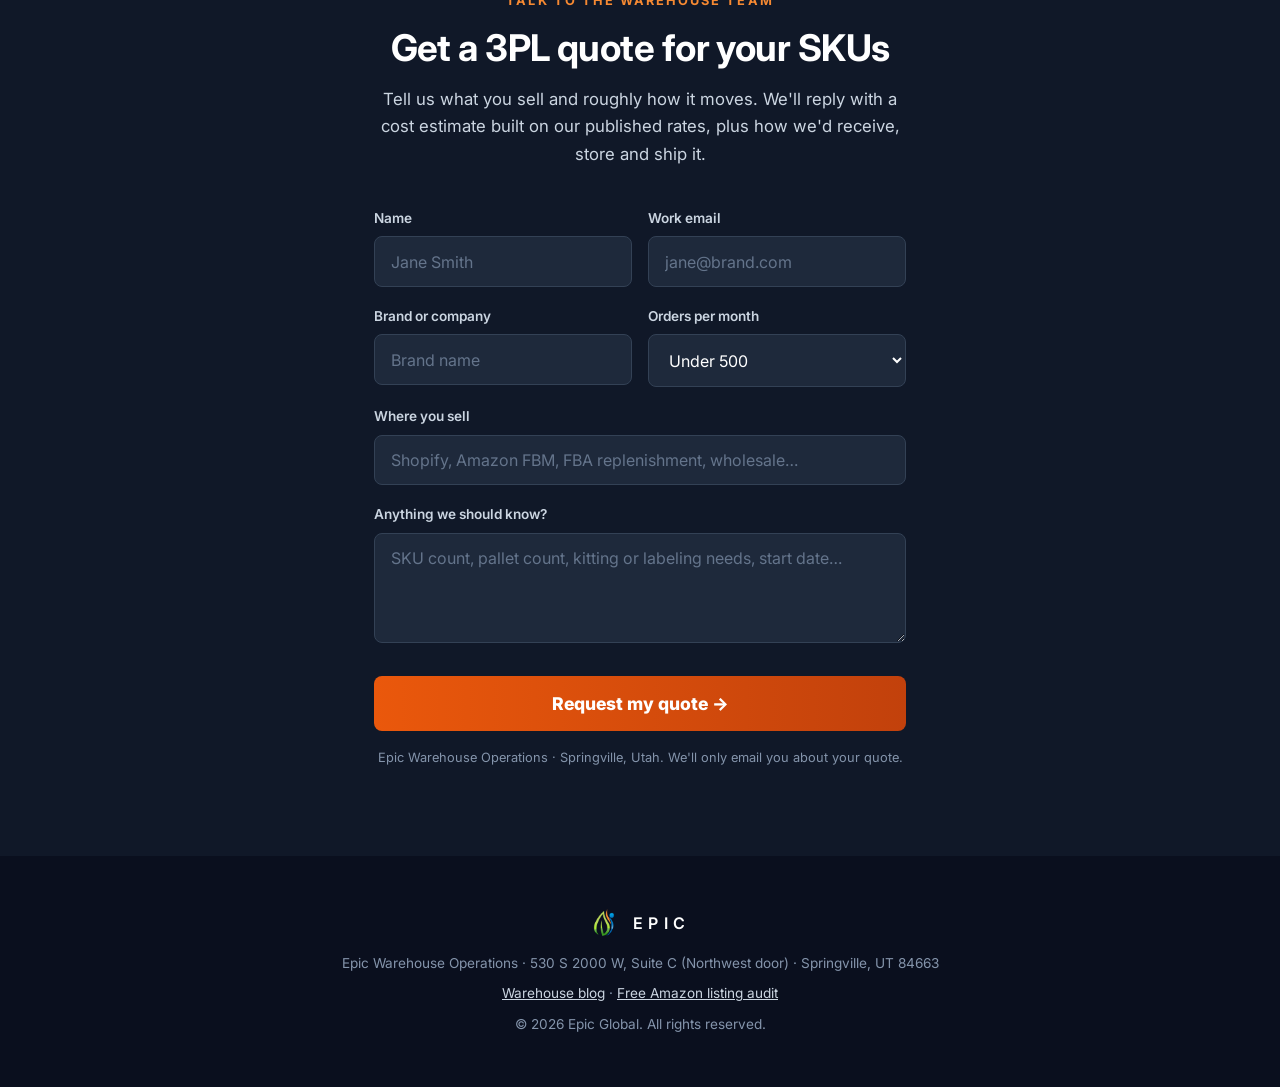
==== commit 88659db6: "Replace gradient article covers with solid brand colours Co-Authored-By: Claude Opus 5.5 <noreply@an" ====
--- a/index.html
+++ b/index.html
@@ -214,7 +214,7 @@
   <div class="cover "><svg viewBox="0 0 24 24" fill="none" stroke="#7c3a10" stroke-width="1.6" stroke-linecap="round" stroke-linejoin="round"><path d="M1 4h14v12H1zM15 9h4l4 4v3h-8"/><circle cx="5.5" cy="18.5" r="2"/><circle cx="18.5" cy="18.5" r="2"/></svg></div>
   <div class="body"><div class="tag">Receiving</div><h3>How to send inventory to a 3PL without receiving delays</h3><p>ASNs, labels, pallet builds and the 60-inch rule. A practical checklist for getting product from your factory onto our shelves quickly, accurately and at the lowest receiving rate.</p><div class="meta">6 min read</div></div>
 </a><a class="pcard" href="/warehouse/outgrown-in-house-fulfillment.html">
-  <div class="cover dark"><svg viewBox="0 0 24 24" fill="none" stroke="#fff" stroke-width="1.6" stroke-linecap="round" stroke-linejoin="round"><path d="M3 17l6-6 4 4 8-8"/><path d="M14 7h7v7"/></svg></div>
+  <div class="cover copper"><svg viewBox="0 0 24 24" fill="none" stroke="#fff" stroke-width="1.6" stroke-linecap="round" stroke-linejoin="round"><path d="M3 17l6-6 4 4 8-8"/><path d="M14 7h7v7"/></svg></div>
   <div class="body"><div class="tag">Growth</div><h3>7 signs you've outgrown fulfilling orders yourself</h3><p>Garage shelves, packing nights and climbing error rates. The common signals that it's time to hand fulfillment to a 3PL, and how to tell if you're actually ready.</p><div class="meta">5 min read</div></div>
 </a><a class="pcard" href="/warehouse/why-utah-fulfillment.html">
   <div class="cover "><svg viewBox="0 0 24 24" fill="none" stroke="#7c3a10" stroke-width="1.6" stroke-linecap="round" stroke-linejoin="round"><path d="M12 21s-7-6.2-7-12a7 7 0 0 1 14 0c0 5.8-7 12-7 12Z"/><circle cx="12" cy="9" r="2.5"/></svg></div>
--- a/warehouse/assets/blog.css
+++ b/warehouse/assets/blog.css
@@ -93,10 +93,14 @@
 @media(max-width:600px){.posts{grid-template-columns:1fr}}
 .pcard{display:flex;flex-direction:column;background:#fff;border:1px solid var(--line);border-radius:14px;overflow:hidden;text-decoration:none;color:inherit;transition:transform .15s,box-shadow .15s}
 .pcard:hover{transform:translateY(-3px);box-shadow:0 16px 36px rgba(16,24,40,.10)}
-.pcard .cover{height:132px;display:flex;align-items:center;justify-content:center;background:linear-gradient(135deg,var(--orange) 0%,var(--cream) 70%,#fff 100%)}
-.pcard .cover.dark{background:linear-gradient(135deg,var(--ink) 0%,#2b3647 100%)}
-.pcard .cover.blue{background:linear-gradient(135deg,#0270a8 0%,#00A8EA 100%)}
-.pcard .cover svg{width:56px;height:56px}
+.pcard .cover{height:132px;display:flex;align-items:center;justify-content:center;background:var(--cream)}
+.pcard .cover svg{width:52px;height:52px;stroke:var(--orange-dark)}
+.pcard .cover.dark{background:var(--ink)}
+.pcard .cover.dark svg{stroke:var(--orange)}
+.pcard .cover.blue{background:#0270a8}
+.pcard .cover.blue svg{stroke:#fff}
+.pcard .cover.copper{background:#9a3412}
+.pcard .cover.copper svg{stroke:#fde8c8}
 .pcard .body{padding:22px 24px 24px;display:flex;flex-direction:column;flex:1}
 .pcard .tag{font-size:.72rem;font-weight:700;letter-spacing:.12em;text-transform:uppercase;color:var(--orange-dark)}
 .pcard h3{font-size:1.08rem;font-weight:700;line-height:1.3;margin:8px 0 8px;color:var(--ink)}
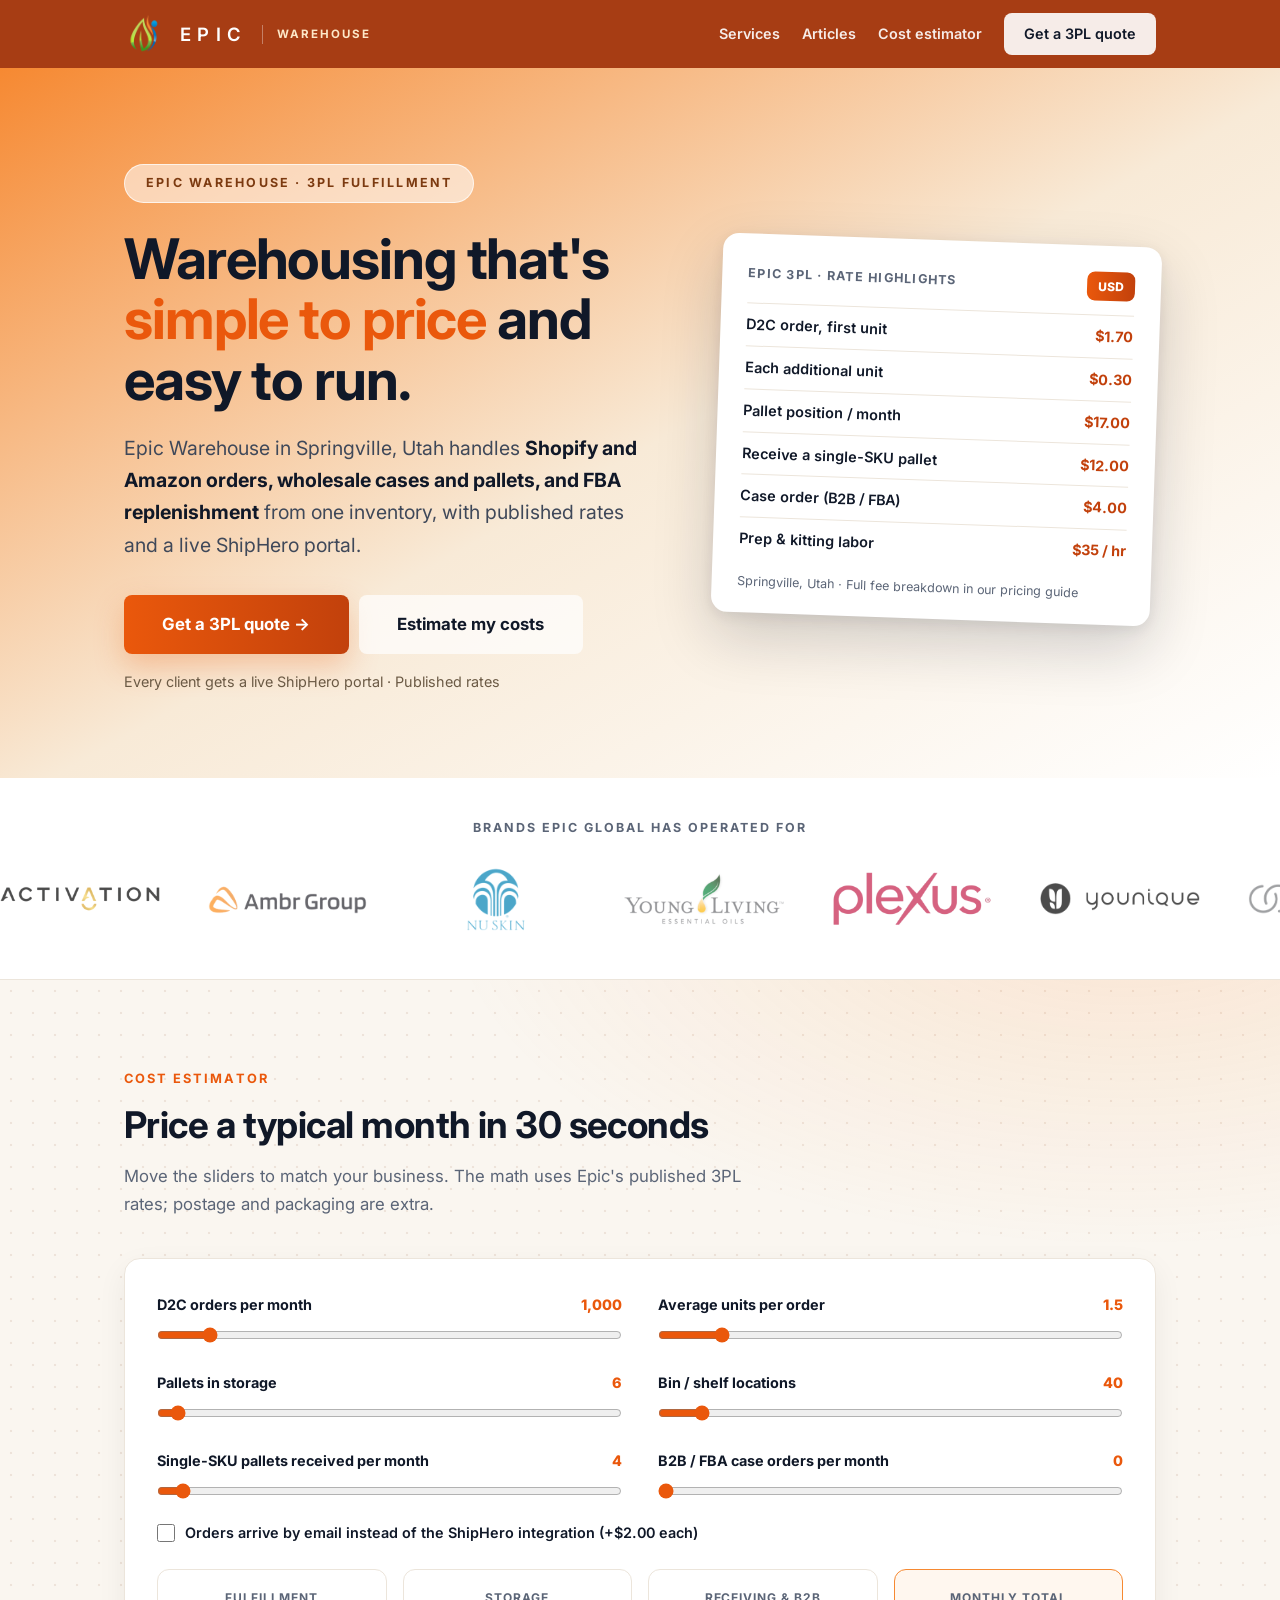
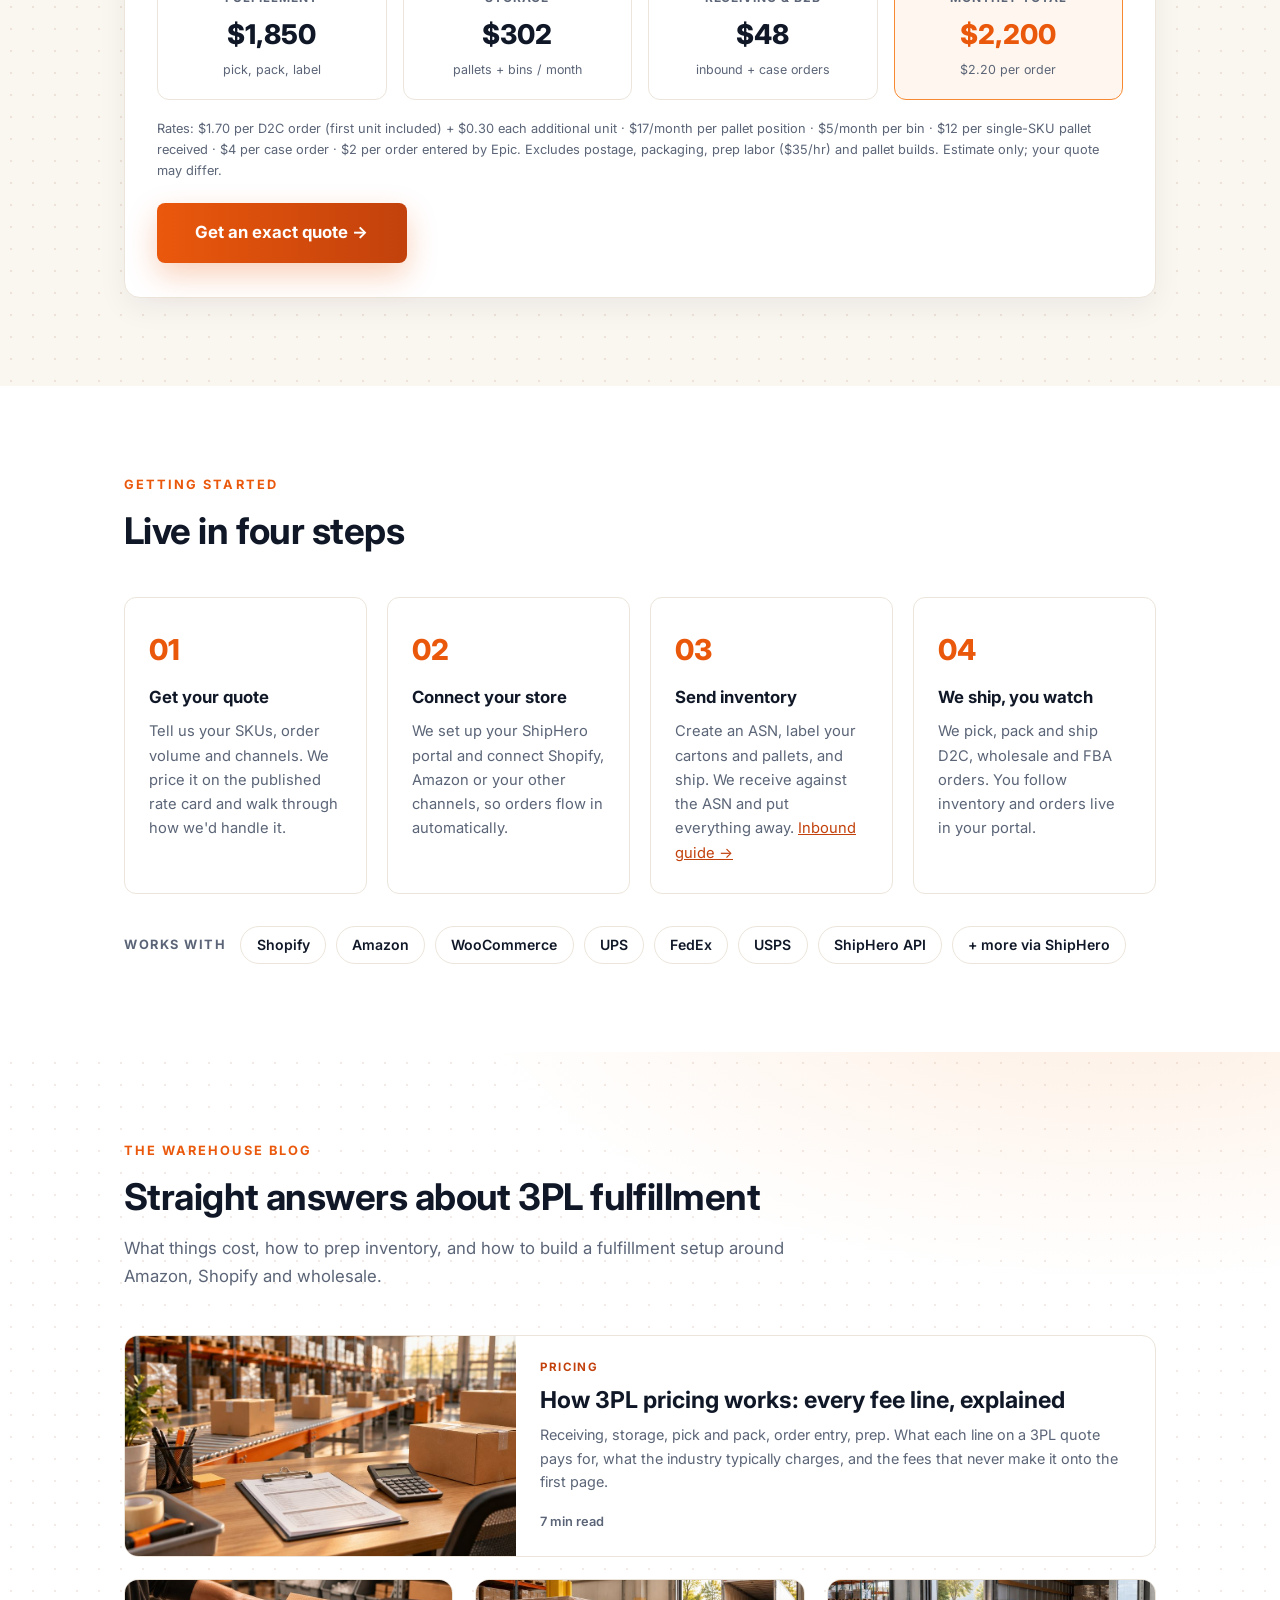
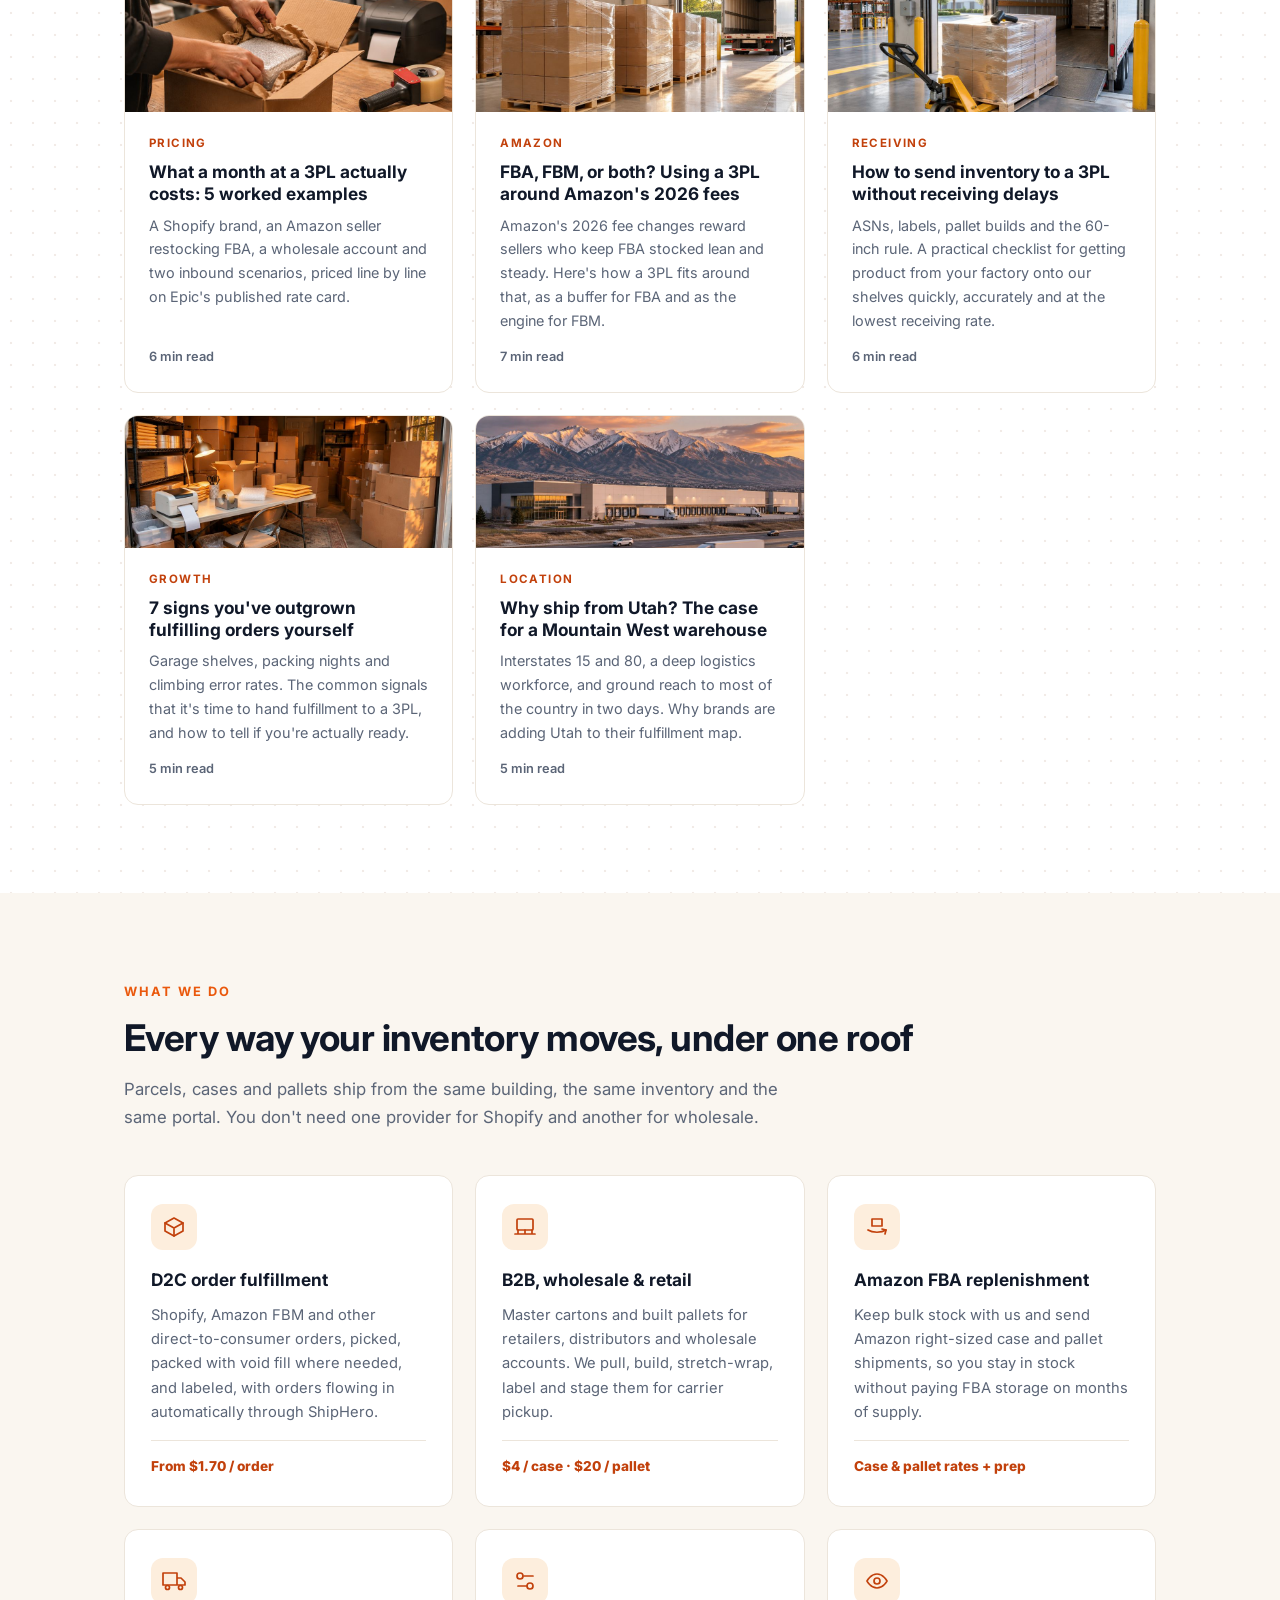
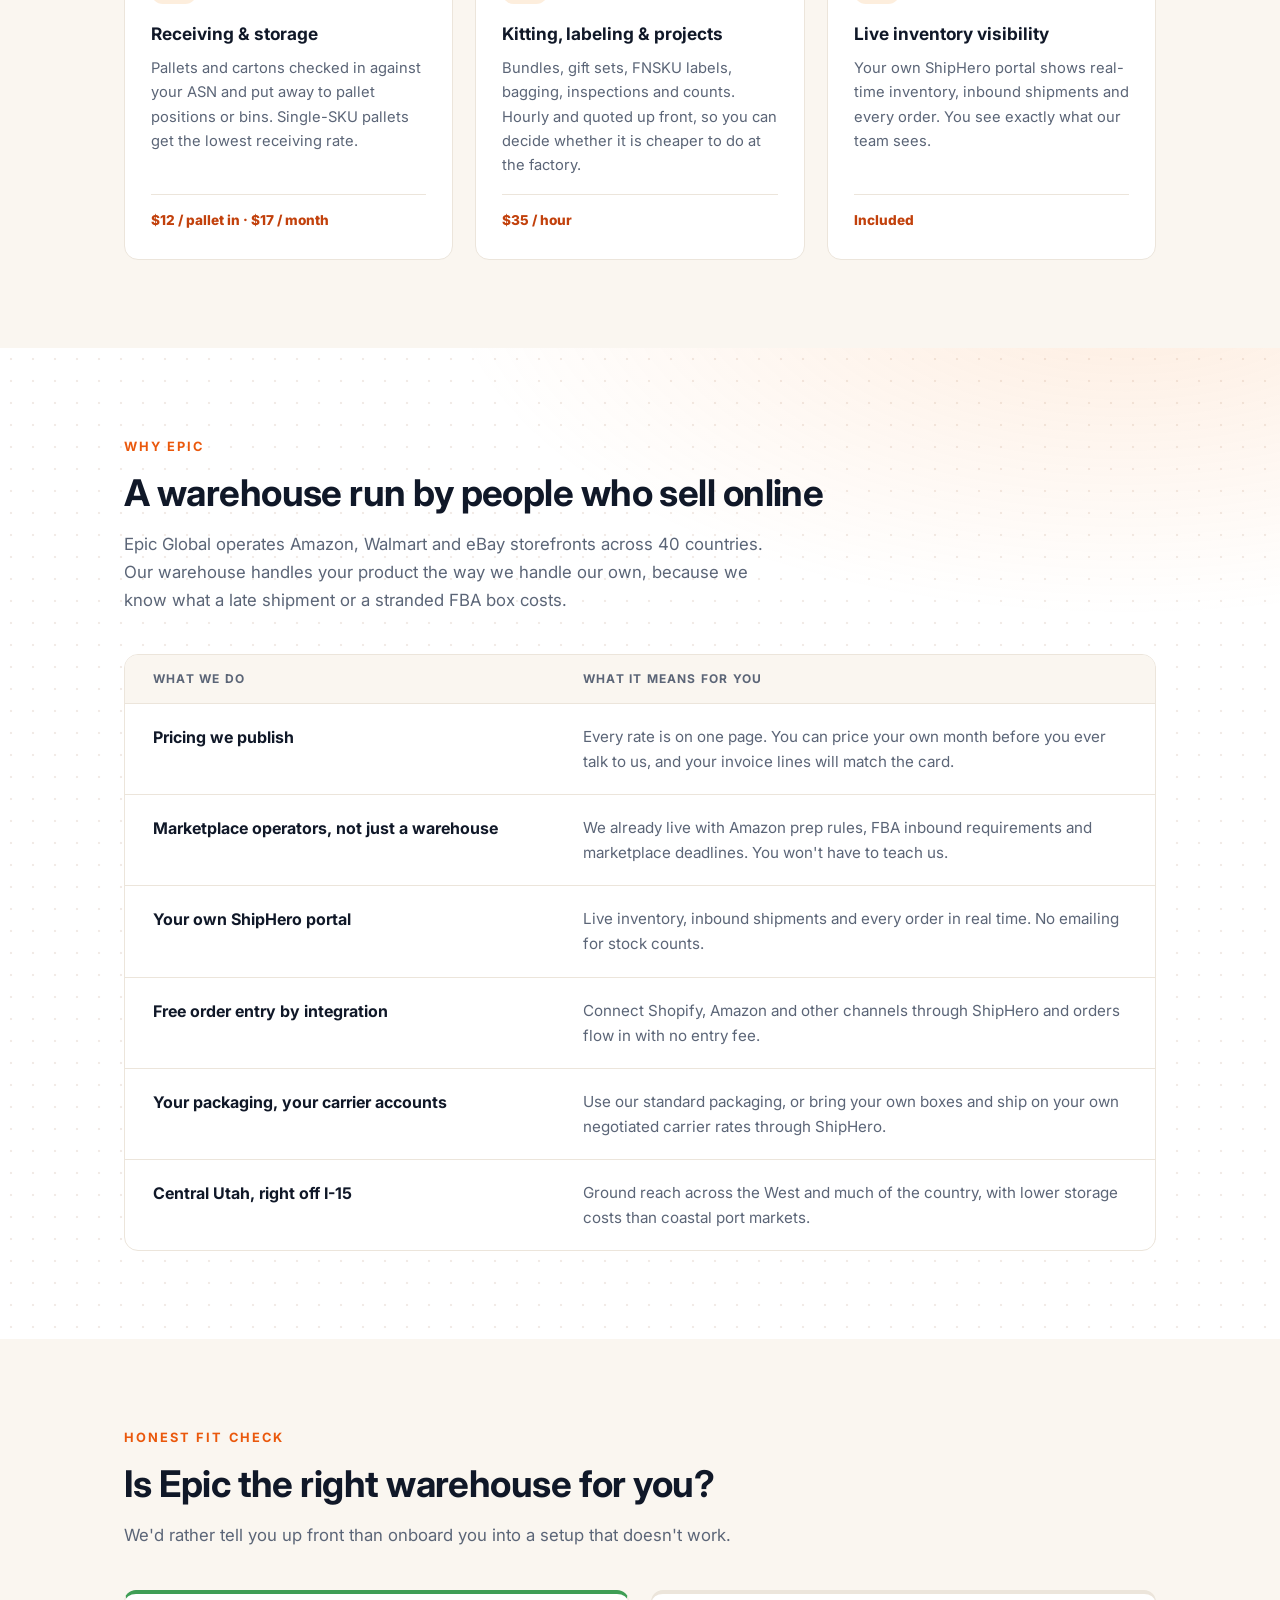
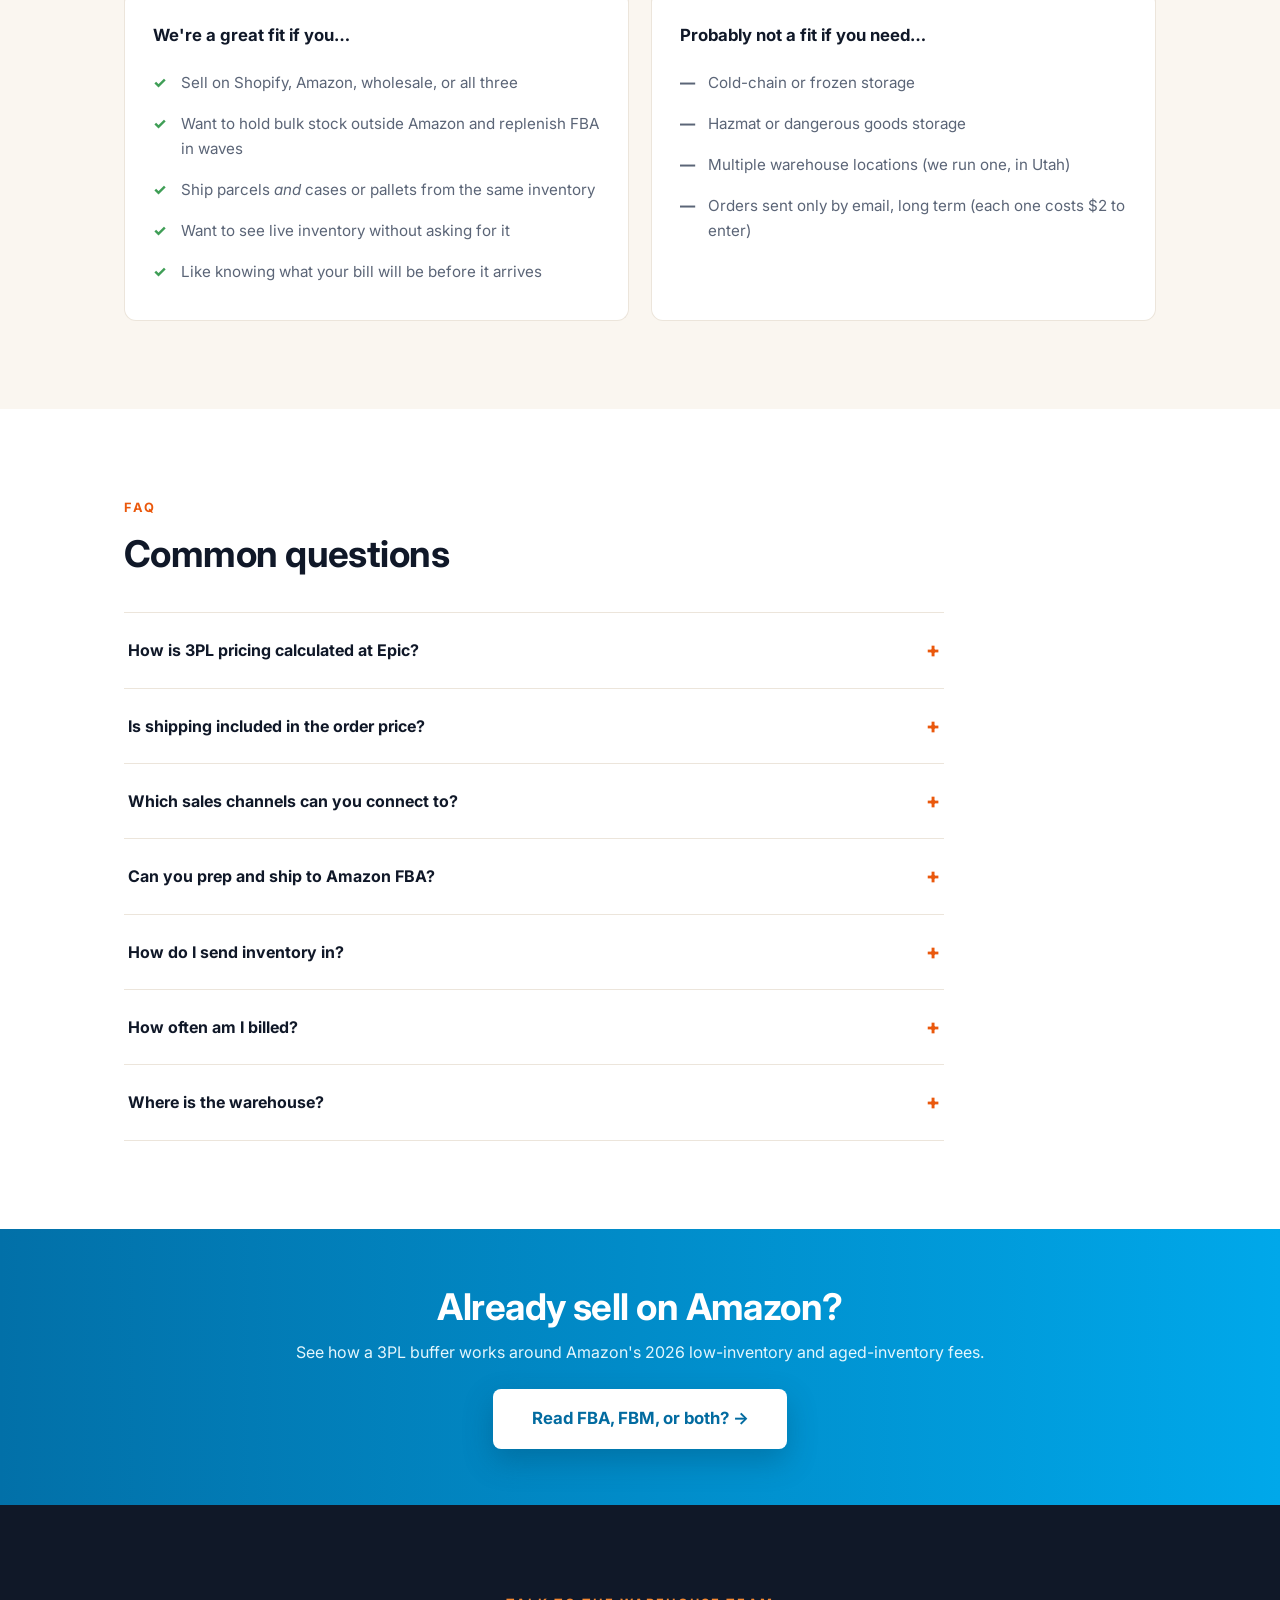
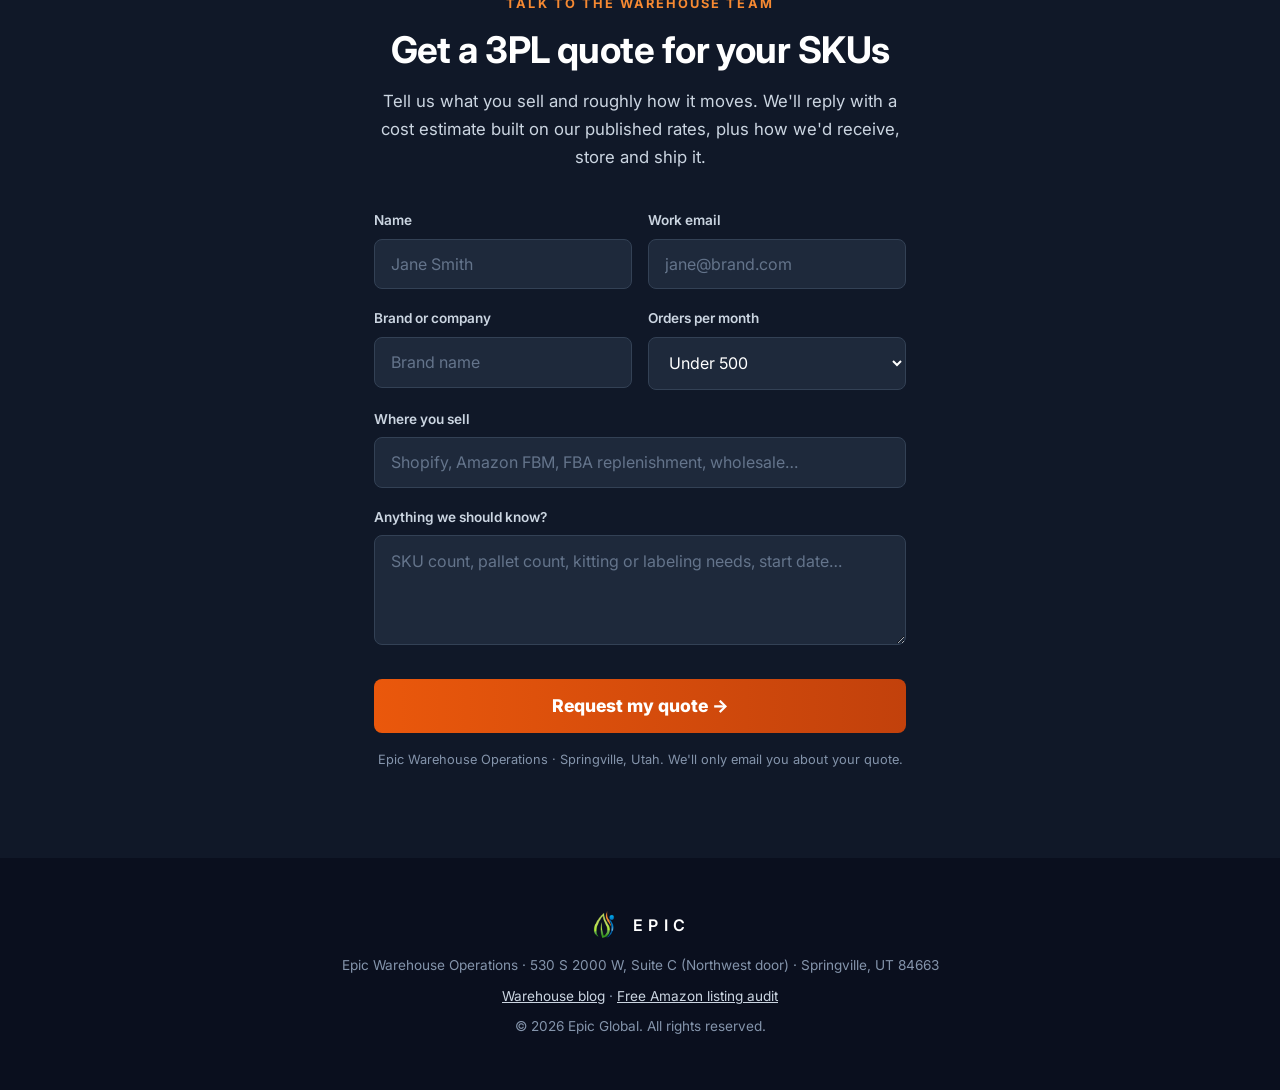
==== commit 61360981: "Use Higgsfield warehouse photos on article card covers Co-Authored-By: Claude Opus 5.5 <noreply@anth" ====
--- a/index.html
+++ b/index.html
@@ -201,23 +201,23 @@
     <p class="lead">What things cost, how to prep inventory, and how to build a fulfillment setup around Amazon, Shopify and wholesale.</p>
     <div class="posts">
       <a class="pcard feature" href="/warehouse/how-3pl-pricing-works.html">
-  <div class="cover "><svg viewBox="0 0 24 24" fill="none" stroke="#7c3a10" stroke-width="1.6" stroke-linecap="round" stroke-linejoin="round"><path d="M20.6 13.4 13.4 20.6a2 2 0 0 1-2.8 0L3 13V3h10l7.6 7.6a2 2 0 0 1 0 2.8Z"/><circle cx="7.5" cy="7.5" r="1.5"/></svg></div>
+  <div class="cover photo"><img src="/warehouse/assets/img/how-3pl-pricing-works.jpg" alt="Clipboard and calculator on a warehouse desk" loading="lazy" width="960" height="537"></div>
   <div class="body"><div class="tag">Pricing</div><h3>How 3PL pricing works: every fee line, explained</h3><p>Receiving, storage, pick and pack, order entry, prep. What each line on a 3PL quote pays for, what the industry typically charges, and the fees that never make it onto the first page.</p><div class="meta">7 min read</div></div>
 </a>
       <a class="pcard" href="/warehouse/3pl-cost-examples.html">
-  <div class="cover dark"><svg viewBox="0 0 24 24" fill="none" stroke="#fff" stroke-width="1.6" stroke-linecap="round" stroke-linejoin="round"><rect x="4" y="2" width="16" height="20" rx="2"/><path d="M8 6h8M8 11h.01M12 11h.01M16 11h.01M8 15h.01M12 15h.01M16 15h.01M8 19h.01M12 19h4"/></svg></div>
+  <div class="cover photo"><img src="/warehouse/assets/img/3pl-cost-examples.jpg" alt="Packing an order at a pack station" loading="lazy" width="960" height="537"></div>
   <div class="body"><div class="tag">Pricing</div><h3>What a month at a 3PL actually costs: 5 worked examples</h3><p>A Shopify brand, an Amazon seller restocking FBA, a wholesale account and two inbound scenarios, priced line by line on Epic's published rate card.</p><div class="meta">6 min read</div></div>
 </a><a class="pcard" href="/warehouse/amazon-fba-fbm-3pl-2026.html">
-  <div class="cover blue"><svg viewBox="0 0 24 24" fill="none" stroke="#fff" stroke-width="1.6" stroke-linecap="round" stroke-linejoin="round"><path d="M21 8 12 3 3 8v8l9 5 9-5V8Z"/><path d="m3 8 9 5 9-5M12 13v8"/></svg></div>
+  <div class="cover photo"><img src="/warehouse/assets/img/amazon-fba-fbm-3pl-2026.jpg" alt="Wrapped pallets staged at a truck dock" loading="lazy" width="960" height="537"></div>
   <div class="body"><div class="tag">Amazon</div><h3>FBA, FBM, or both? Using a 3PL around Amazon's 2026 fees</h3><p>Amazon's 2026 fee changes reward sellers who keep FBA stocked lean and steady. Here's how a 3PL fits around that, as a buffer for FBA and as the engine for FBM.</p><div class="meta">7 min read</div></div>
 </a><a class="pcard" href="/warehouse/sending-inventory-to-a-3pl.html">
-  <div class="cover "><svg viewBox="0 0 24 24" fill="none" stroke="#7c3a10" stroke-width="1.6" stroke-linecap="round" stroke-linejoin="round"><path d="M1 4h14v12H1zM15 9h4l4 4v3h-8"/><circle cx="5.5" cy="18.5" r="2"/><circle cx="18.5" cy="18.5" r="2"/></svg></div>
+  <div class="cover photo"><img src="/warehouse/assets/img/sending-inventory-to-a-3pl.jpg" alt="Pallet jack with a wrapped pallet at a dock door" loading="lazy" width="960" height="537"></div>
   <div class="body"><div class="tag">Receiving</div><h3>How to send inventory to a 3PL without receiving delays</h3><p>ASNs, labels, pallet builds and the 60-inch rule. A practical checklist for getting product from your factory onto our shelves quickly, accurately and at the lowest receiving rate.</p><div class="meta">6 min read</div></div>
 </a><a class="pcard" href="/warehouse/outgrown-in-house-fulfillment.html">
-  <div class="cover copper"><svg viewBox="0 0 24 24" fill="none" stroke="#fff" stroke-width="1.6" stroke-linecap="round" stroke-linejoin="round"><path d="M3 17l6-6 4 4 8-8"/><path d="M14 7h7v7"/></svg></div>
+  <div class="cover photo"><img src="/warehouse/assets/img/outgrown-in-house-fulfillment.jpg" alt="Garage crowded with boxes and a packing table" loading="lazy" width="960" height="537"></div>
   <div class="body"><div class="tag">Growth</div><h3>7 signs you've outgrown fulfilling orders yourself</h3><p>Garage shelves, packing nights and climbing error rates. The common signals that it's time to hand fulfillment to a 3PL, and how to tell if you're actually ready.</p><div class="meta">5 min read</div></div>
 </a><a class="pcard" href="/warehouse/why-utah-fulfillment.html">
-  <div class="cover "><svg viewBox="0 0 24 24" fill="none" stroke="#7c3a10" stroke-width="1.6" stroke-linecap="round" stroke-linejoin="round"><path d="M12 21s-7-6.2-7-12a7 7 0 0 1 14 0c0 5.8-7 12-7 12Z"/><circle cx="12" cy="9" r="2.5"/></svg></div>
+  <div class="cover photo"><img src="/warehouse/assets/img/why-utah-fulfillment.jpg" alt="Warehouse with Utah mountains behind it" loading="lazy" width="960" height="537"></div>
   <div class="body"><div class="tag">Location</div><h3>Why ship from Utah? The case for a Mountain West warehouse</h3><p>Interstates 15 and 80, a deep logistics workforce, and ground reach to most of the country in two days. Why brands are adding Utah to their fulfillment map.</p><div class="meta">5 min read</div></div>
 </a>
     </div>
--- a/warehouse/assets/blog.css
+++ b/warehouse/assets/blog.css
@@ -277,3 +277,8 @@
 .faq summary::after{content:"+";font-size:1.3rem;color:var(--orange-deep);font-weight:800}
 .faq details[open] summary::after{content:"–"}
 .faq .a{padding:0 4px 20px;color:var(--muted);font-size:.95rem;max-width:740px}
+
+.pcard .cover.photo{padding:0;background:#e7e2da;overflow:hidden}
+.pcard .cover.photo img{width:100%;height:100%;object-fit:cover;display:block;transition:transform .4s}
+.pcard:hover .cover.photo img{transform:scale(1.04)}
+.pcard.feature .cover.photo{min-height:220px}
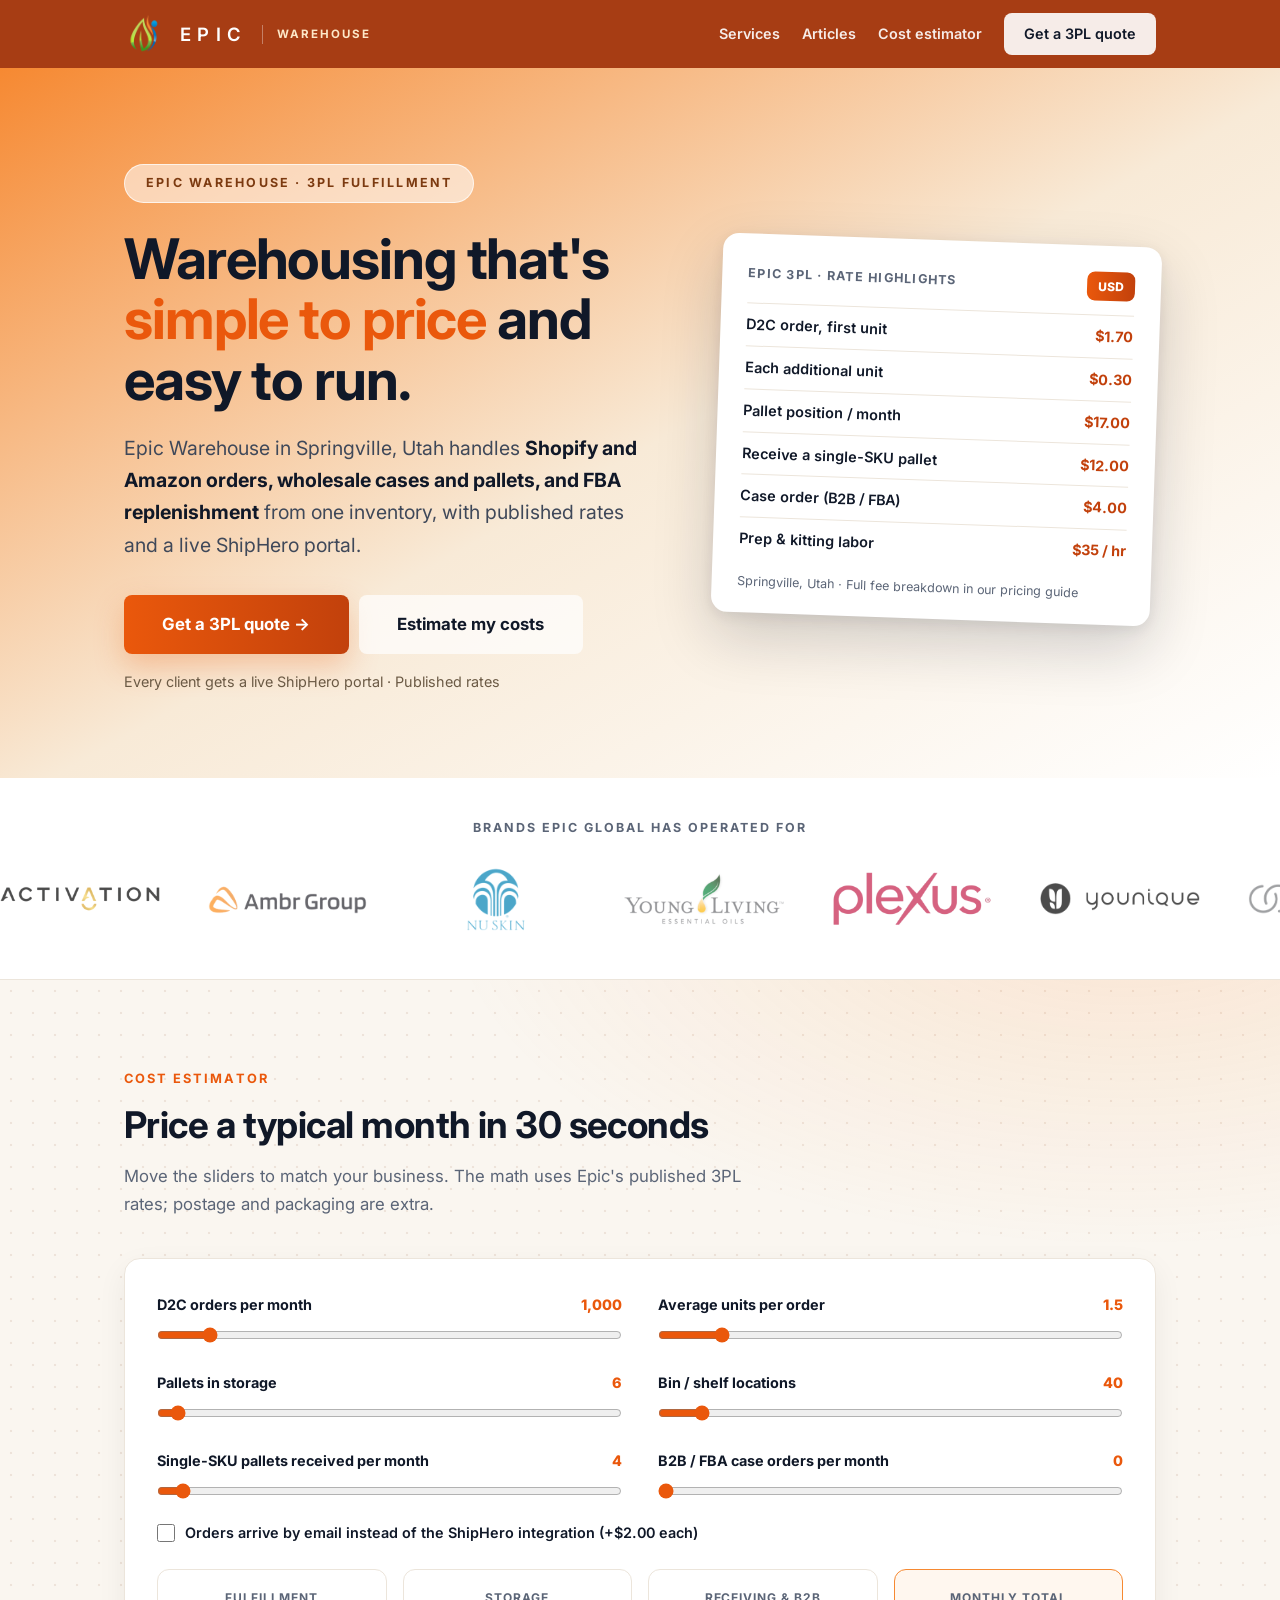
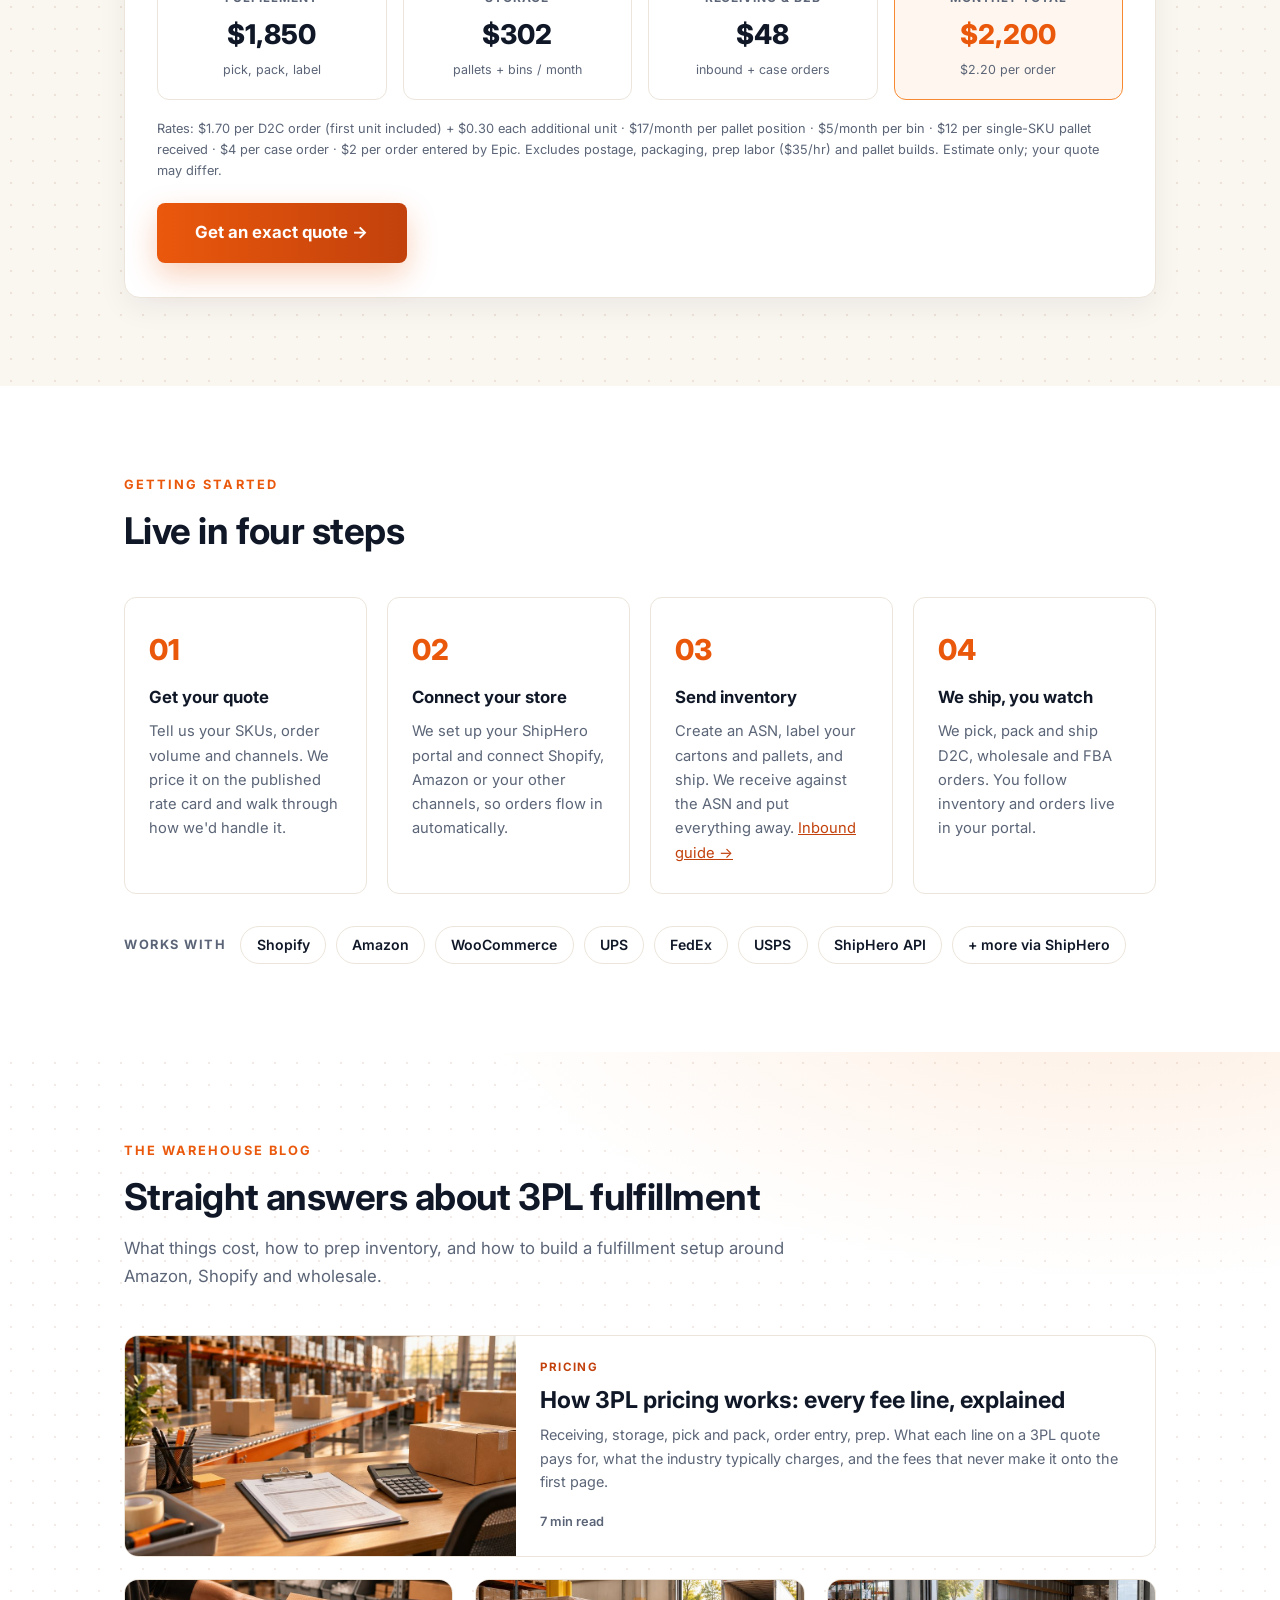
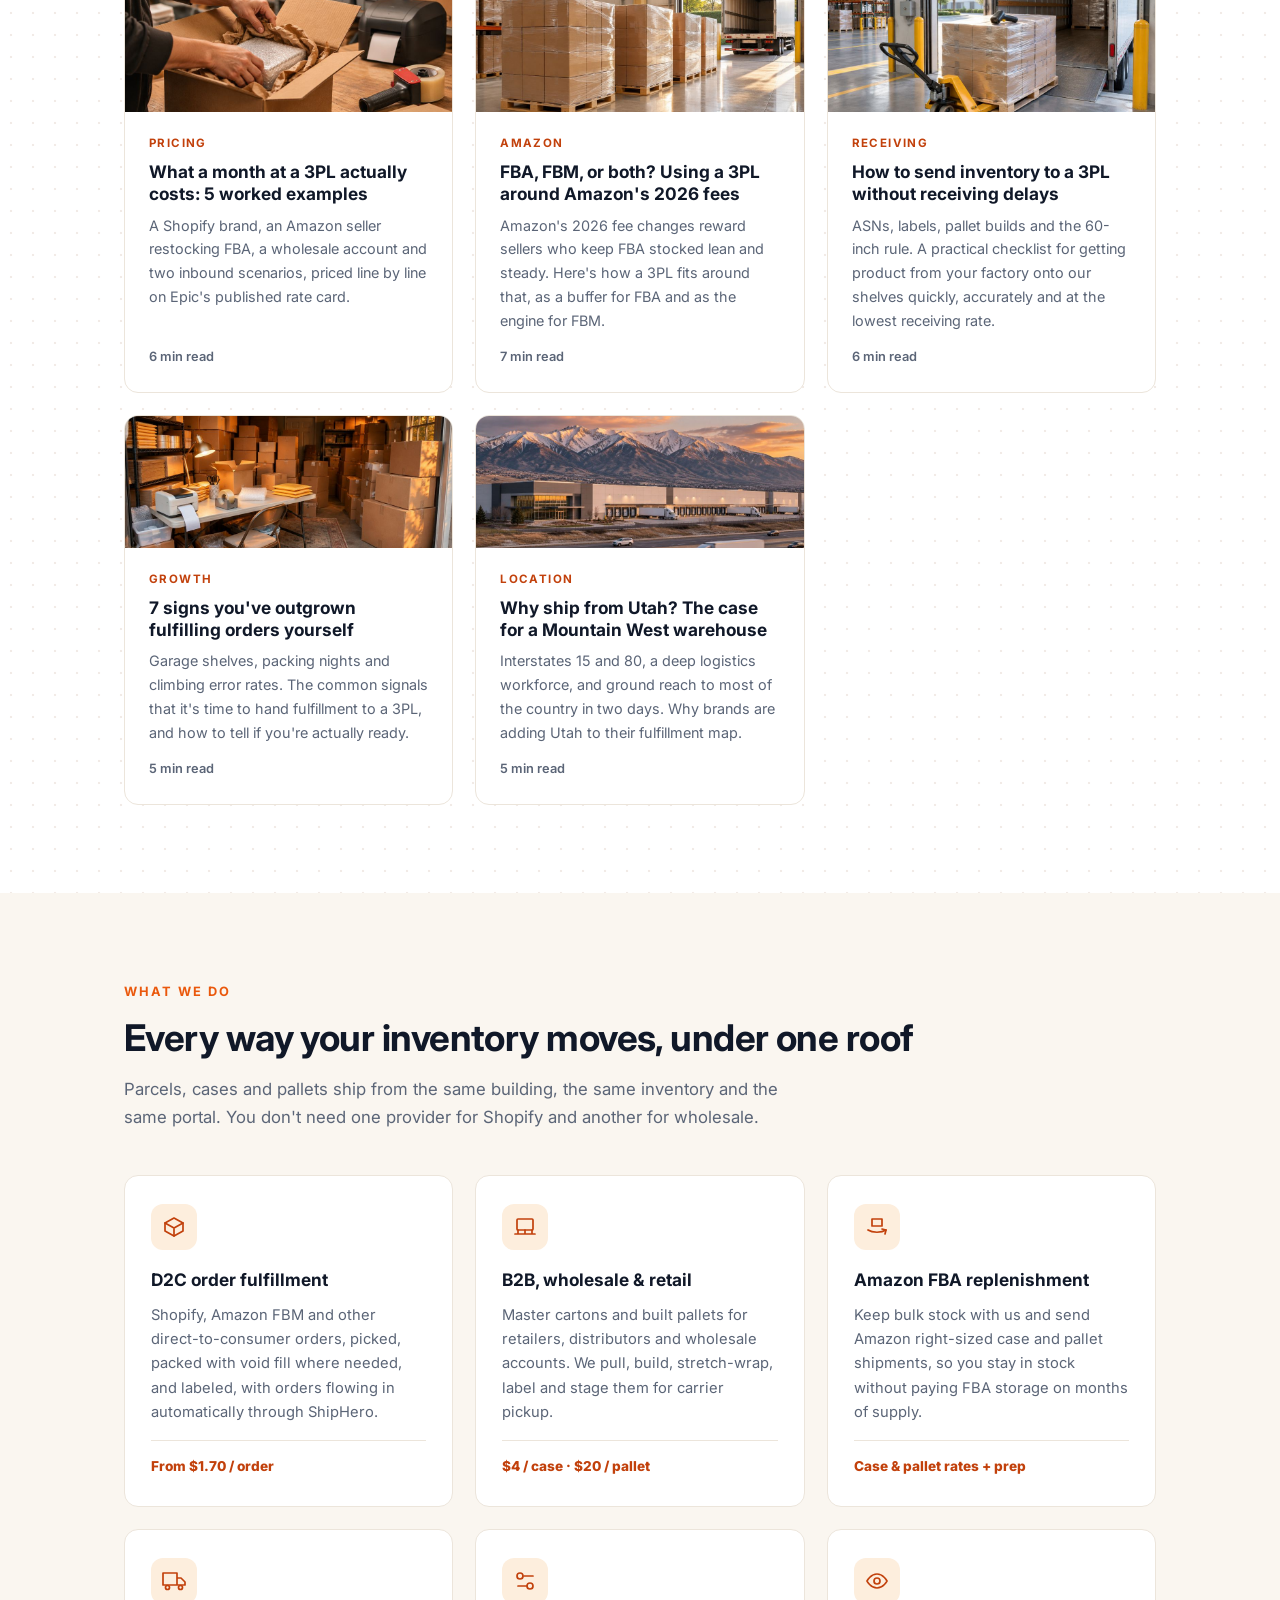
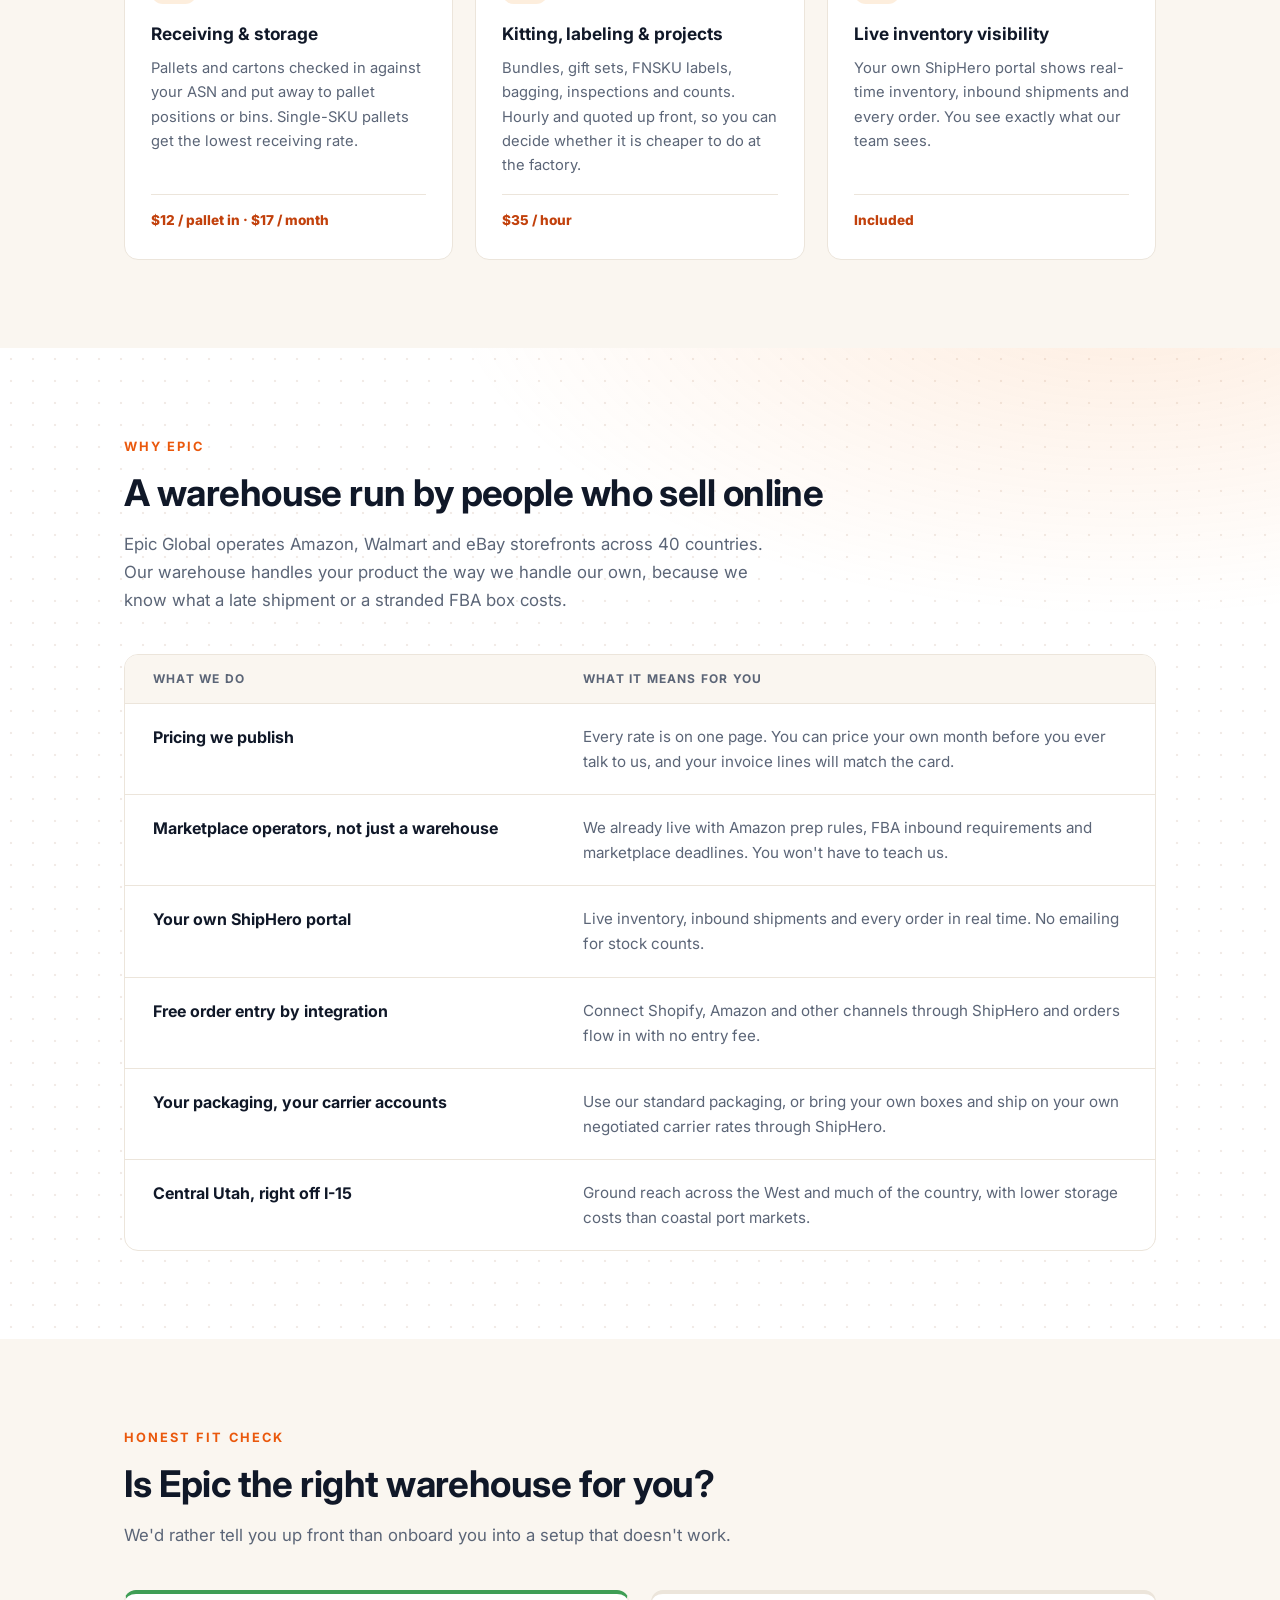
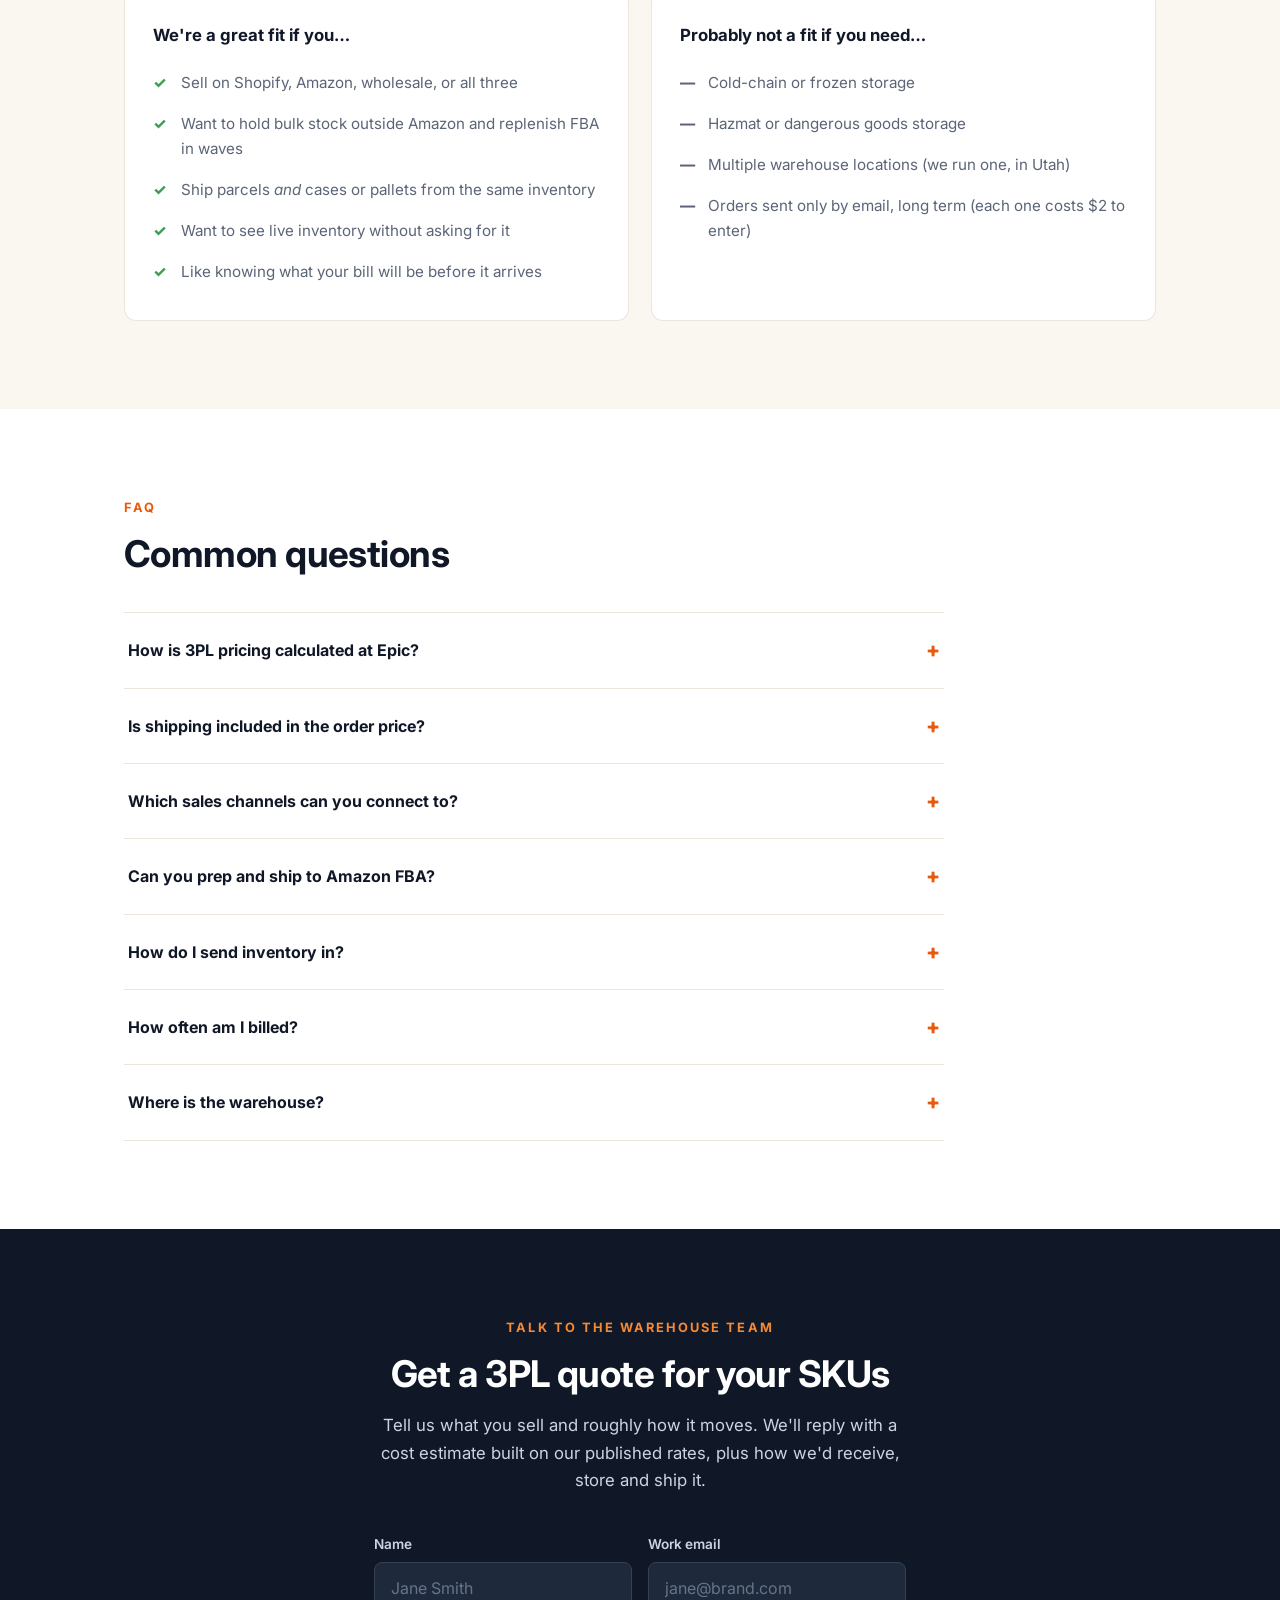
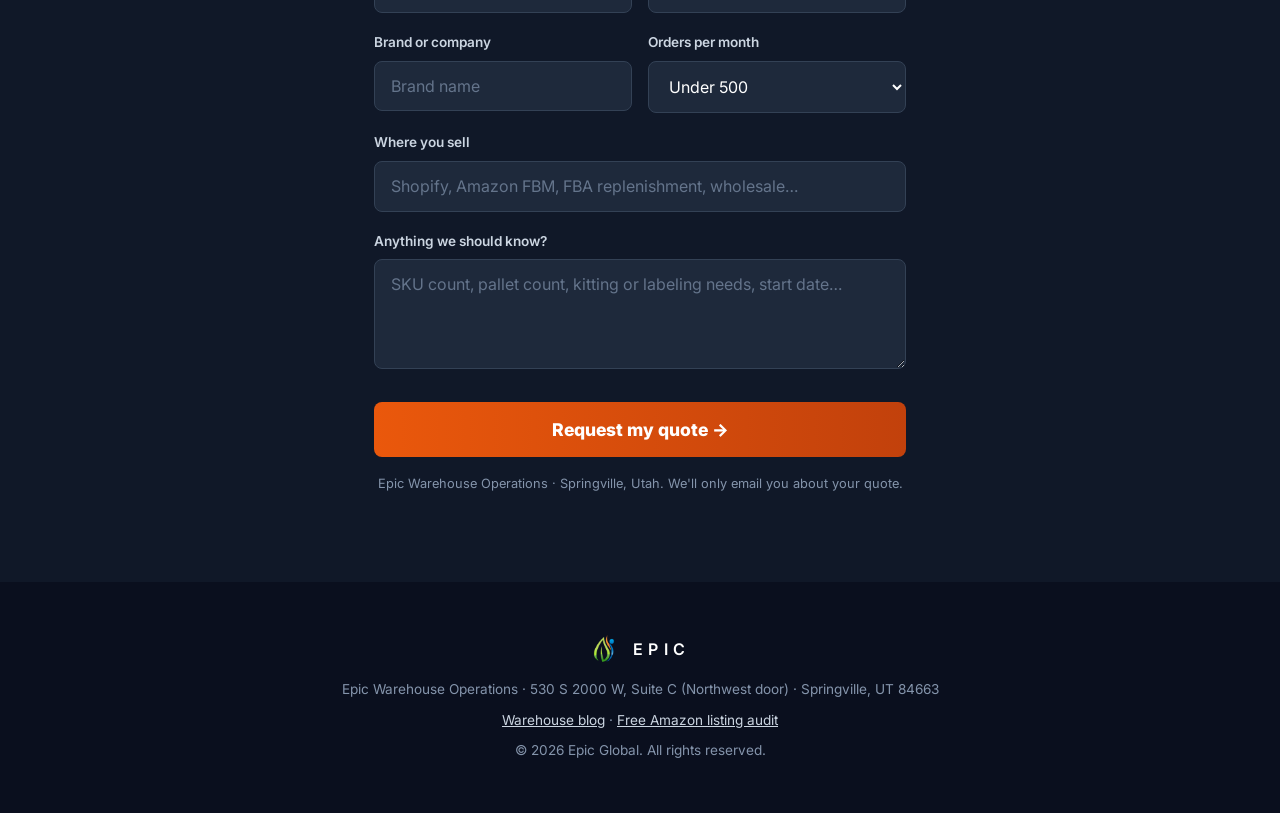
==== commit 268cdf79: "Remove the 'Already sell on Amazon?' banner from the homepage Co-Authored-By: Claude Opus 5.5 <norep" ====
--- a/index.html
+++ b/index.html
@@ -302,12 +302,6 @@
   </div>
 </section>
 
-<div class="ctaband"><div class="wrap">
-  <h2>Already sell on Amazon?</h2>
-  <p>See how a 3PL buffer works around Amazon's 2026 low-inventory and aged-inventory fees.</p>
-  <a class="cta" href="/warehouse/amazon-fba-fbm-3pl-2026.html">Read FBA, FBM, or both? →</a>
-</div></div>
-
 <section class="optin" id="quote">
   <div class="wrap inner">
     <div class="kicker">Talk to the warehouse team</div>
